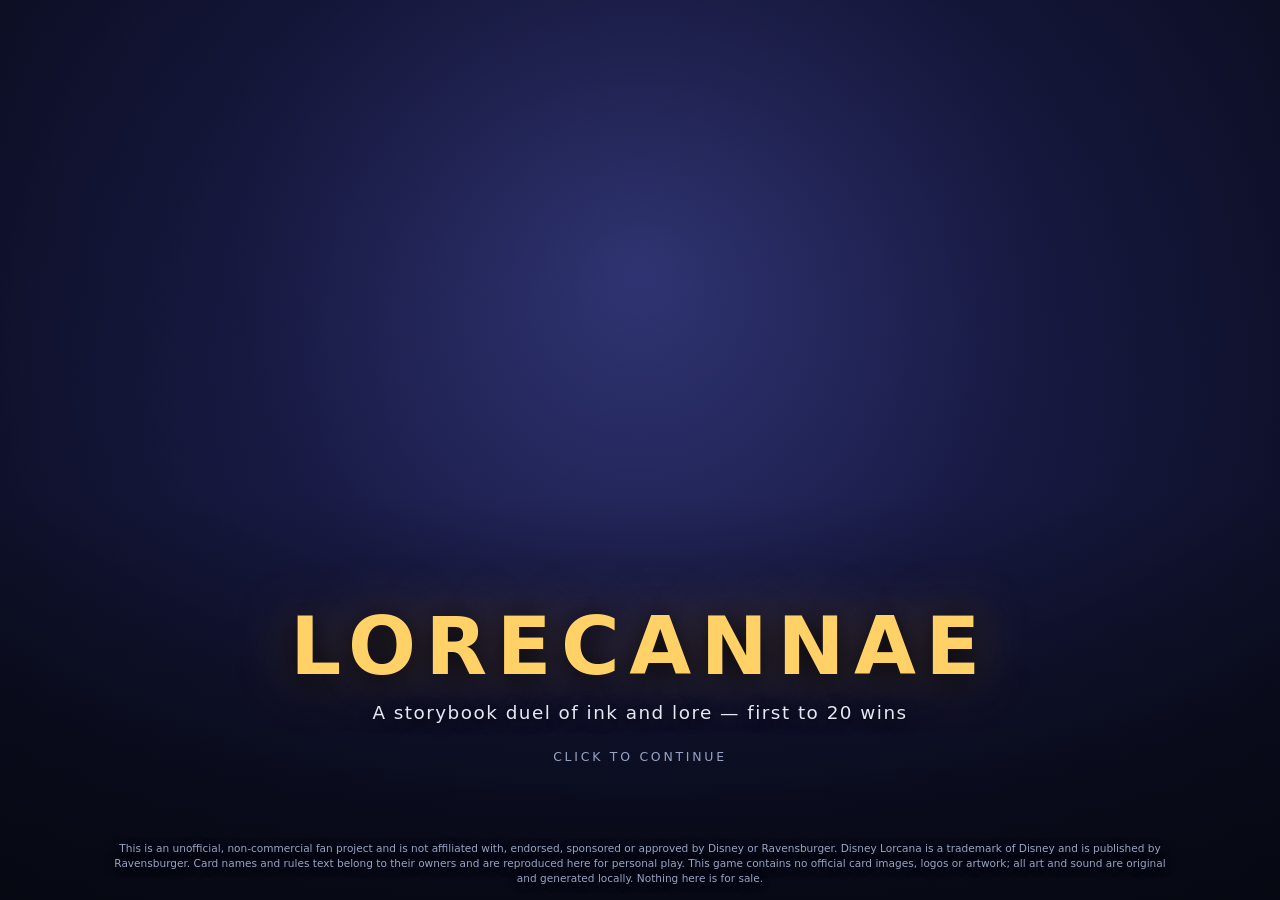
==== index.html @ 3e8484bc "AI: tunable loreBody weight; docs/ai.md with weights, measurements, sweeps 100 AI games: 0 errors, f" ====
<!DOCTYPE html>
<html lang="en">
<head>
<meta charset="utf-8">
<meta name="viewport" content="width=device-width, initial-scale=1, viewport-fit=cover">
<title>Lorecannae</title>
<link rel="icon" href="art/ui/cardback.svg">
<link rel="stylesheet" href="styles.css?v=33555eb694">
</head>
<body>
<!-- The board is the whole window. Everything that is not the board is a title screen,
     the log drawer (an overlay on the right edge) or a centred panel. -->
<div id="app">
  <div id="board">
    <!-- Their hand, face down: the near quarter of each card back, upside down. -->
    <div id="enemy-hand-bar"><div id="enemy-hand"></div></div>
    <!-- js/ui/boardart.js draws the table and places each zone on its painted slot
         from one geometry table; the DOM carries no label text of its own. -->
    <div id="mat">
      <div id="enemy-lore" class="mat-zone lore-zone"></div>
      <div id="enemy-play" class="mat-zone play-zone"></div>
      <div id="enemy-items" class="mat-zone play-zone items-zone"></div>
      <div id="enemy-deck" class="mat-zone pile-slot"></div>
      <div id="enemy-discard" class="mat-zone pile-slot"></div>
      <div id="enemy-ink" class="mat-zone ink-slot"></div>
      <div id="my-lore" class="mat-zone lore-zone"></div>
      <div id="my-play" class="mat-zone play-zone"></div>
      <div id="my-items" class="mat-zone play-zone items-zone"></div>
      <div id="my-deck" class="mat-zone pile-slot"></div>
      <div id="my-discard" class="mat-zone pile-slot"></div>
      <div id="my-ink" class="mat-zone ink-slot"></div>
    </div>
    <!-- Drop variants ("how do you pay?") and board-highlight choice controls. -->
    <div id="choice-bar"></div>
    <div id="hand-bar"><div id="hand"></div></div>
    <!-- Turn actions with no card to hang on: End turn (and why it is disabled). -->
    <div id="turn-bar"></div>
    <div id="rotate-hint">Turn your phone sideways for a bigger table. Tap any card to read it.</div>
  </div>
  <button id="log-handle" type="button">Log</button>
  <div id="side">
    <div id="side-head"><span id="side-title">Log &amp; settings</span><button id="side-close" type="button">&times;</button></div>
    <div id="side-controls">
      <button id="mute-btn" type="button"></button>
      <label class="vol"><span>Volume</span><input id="volume" type="range" min="0" max="100" step="5"></label>
      <button id="anim-btn" type="button"></button>
      <button id="help-btn" type="button">How to play</button>
      <button id="new-game-btn" type="button">New game</button>
      <button id="concede-btn" type="button">Concede</button>
      <button id="report-btn" type="button">Save bug report</button>
    </div>
    <div id="prompt" class="prompt"></div>
    <div id="recent-wrap"><div class="side-title">Recently played</div><div id="recent"></div></div>
    <div class="side-title">Log <span class="side-note">newest first</span></div>
    <div id="log"></div>
  </div>
</div>
<div id="choice-modal"></div>
<div id="action-popover"></div>
<div id="turn-banner" aria-live="polite"></div>
<div id="curtain"></div>
<div id="results"></div>
<div id="help"></div>
<div id="coach"></div>
<div id="title-screen"></div>

<!-- engine -->
<script src="js/ns.js?v=e35a5903a1"></script>
<script src="data/cards.js?v=8549144d95"></script>
<script src="data/decks.js?v=39a4faeb50"></script>
<script src="data/defects.js?v=9c6533da1d"></script>
<script src="js/engine.js?v=13409d709c"></script>
<script src="js/abilities.js?v=81521a5421"></script>
<script src="data/abilities/amber.js?v=af97736bfb"></script>
<script src="data/abilities/amethyst.js?v=d85ec5ebb0"></script>
<script src="data/abilities/emerald.js?v=a9cbb87d5b"></script>
<script src="data/abilities/steel.js?v=208e428c47"></script>
<script src="js/ai.js?v=9040a2f0b7"></script>
<!-- /engine -->
<!-- Asset manifests (the asset pipeline writes these). Declared even while empty:
     a missing MODULE throws at boot; a missing entry falls back per card / sound. -->
<script src="data/art-manifest.js?v=74653a6412"></script>
<script src="data/audio-manifest.js?v=c7fb110a7e"></script>
<!-- Dev-only quick start (js/ui/dev-fixture.js), never on the default path. -->
<script>if (/[?&]fixture\b/.test(location.search)) document.write('<script src="js/ui/dev-fixture.js?v=7eedd1127a"><\/script>');</script>
<!-- UI, in dependency order. Everything under js/ui/ is view layer. -->
<script src="js/ui/core.js?v=acc8487d97"></script>
<script src="js/ui/cardview.js?v=fe593bf44a"></script>
<script src="js/ui/boardart.js?v=2a23aa01e1"></script>
<script src="js/ui/preview.js?v=d47ae71bb1"></script>
<script src="js/ui/logtext.js?v=e4a9b66909"></script>
<script src="js/ui/logpanel.js?v=ecb890b51b"></script>
<script src="js/ui/targeting.js?v=0cd98bc11c"></script>
<script src="js/ui/sound.js?v=5b9647950a"></script>
<script src="js/ui/anim.js?v=683b056e32"></script>
<script src="js/ui/hud.js?v=09773f454e"></script>
<script src="js/ui/tutorial.js?v=94abc50ae4"></script>
<script src="js/ui/game.js?v=d2bf43a221"></script>
<script src="js/ui/deckbuilder.js?v=b10a8ca07c"></script>
<script src="js/ui/title.js?v=fc0b40a8a6"></script>
<script src="js/ui/main.js?v=7543a711bd"></script>
</body>
</html>
---- styles.css ----
/* styles.css — lorecannae's interface, after Starbound Legions (kb/PRESENTATION-REFERENCE.md):
   art IS the card, text floats on a scrim, one renderer at three sizes, the board is the
   whole window, tap inspects / drag commits. Every non-obvious rule says WHY. */

* { box-sizing: border-box; }
html, body { margin: 0; height: 100%; overflow: hidden; }
/* No scrollbars anywhere: the layout solves its own fit (the hand overlaps, the mat
   scales, panels clip). Wheel/touch scrolling still works where a panel overflows; only
   the chrome is suppressed. Content that would be stranded must be made to fit. */
* { scrollbar-width: none; -ms-overflow-style: none; }
*::-webkit-scrollbar { width: 0; height: 0; display: none; }
body {
  font-family: 'Segoe UI', system-ui, sans-serif;
  background: #0e1120; color: #e4e8f3;
}
img { -webkit-user-drag: none; user-select: none; }

:root {
  /* The hand is sized against the WINDOW HEIGHT: two hands share the height, and a fixed
     rem hand on a short window eats the board's height and pushes the row off-screen. */
  --card-hand-w: clamp(4.4rem, 12vh, 8.2rem);
  --card-hand-h: calc(var(--card-hand-w) * 1.4);
  --card-preview-w: 19rem;
  --line: #2a3352;
  --muted: #98a3c2;
  --panel: #191e33;
  --accent: #ffd166;
  --danger: #e5484d;
  --role-actable: #f5c34d;
  --role-selected: #5b9dff;
  --role-target: #ff6bcb;
  --role-picked: #45c98b;
}

button, select, input {
  font-family: inherit;
}
button, select {
  background: #222b4a; color: #e4e8f3; border: 1px solid #3b4670;
  border-radius: 6px; padding: 6px 12px; font-size: 14px; cursor: pointer;
}
button:hover { background: #2d3961; }
button:disabled { opacity: .45; cursor: default; }
.action-btn { background: #3a4f8c; border-color: #5368a8; }
.action-btn:hover { background: #4760a6; }
.action-btn.is-secondary { background: #2a3352; }

#boot-error {
  position: fixed; inset: 20px; z-index: 200; padding: 2rem; border-radius: 12px;
  background: #3a1016; color: #ffd4d6; font-size: 1.1rem; border: 2px solid #e5484d;
}

/* ================= the board column ================= */
#app { height: 100%; }
/* dvh, not vh: mobile browser chrome makes vh taller than the visible window. */
/* justify-content: center splits any height the width-limited mat can't use (a portrait
   phone) evenly above and below, instead of stranding it under the turn bar. */
#board {
  height: 100dvh; display: flex; flex-direction: column; justify-content: center;
  padding: 2px 10px 4px; min-width: 0; container-type: size; overflow: hidden;
}
#board > * { flex-shrink: 0; }
/* The mat is THE yielding row: it takes whatever height the hands and turn bar leave,
   and its width follows from that height through the aspect ratio (align-self: center
   lets the flexed height transfer across aspect-ratio). max-height keeps the
   width-limited case honest on tall windows. A fixed share left black bands. */
#mat {
  position: relative;
  flex: 1 1 0; min-height: 0; align-self: center;
  width: auto; max-height: calc(100cqw * 1280 / 2048); max-width: 100%;
  aspect-ratio: 2048 / 1280;
  margin: 0 auto;
  container-type: size;
  /* 164 of 2048 board units: one board card, as a share of the mat. */
  --card-board-w: 8cqw;
  --card-board-h: 11.2cqw;
  isolation: isolate;              /* contain the 10..200 stacking of cards on the mat */
}
.mat-zone {
  position: absolute;
  display: flex; align-items: center; justify-content: center;
  font-size: 1.5cqw; line-height: 1.25; text-align: center;
  color: #e4e8f3; text-shadow: 0 1px 3px #000;
}
/* Zone rectangles are NOT written here: js/ui/boardart.js owns one geometry table and
   places every zone from it, so an outline and its hitbox are the same numbers. */

/* ---- the drawn board ---- */
#board-svg {
  position: absolute; inset: 0; width: 100%; height: 100%;
  z-index: 0; pointer-events: none;        /* decoration never eats a card gesture */
  /* Side colour = ownership; the centre seam takes a neutral warm/cool pair so it reads
     as the middle of the table, not anyone's territory. */
  --bz-mine: #63c0ff;
  --bz-theirs: #ff7a8c;
  --bz-rail: #f1c27a;
}
.bz-table { fill: url(#bz-wood); }
.bz-panel { fill: #121733; }
.bz-sparkle-fill { fill: url(#bz-sparkles); opacity: .7; }
.bz-spark { fill: #8fd8ff; opacity: .18; }
.bz-rail { fill: none; stroke: var(--bz-rail); stroke-width: 6; }
#board-art { opacity: .2; }                 /* a place behind the cards, not a picture */
.bz-zone-art { opacity: .32; }
.bz-fill { fill: #1a2046; opacity: .5; }
.bz-line { fill: none; stroke-width: 3.5; filter: url(#bz-glow-soft); }
.bz-bracket { fill: none; stroke-width: 5; stroke-linecap: round; filter: url(#bz-glow-soft); }
.bz-row-mine .bz-line, .bz-row-mine .bz-bracket { stroke: var(--bz-mine); }
.bz-row-theirs .bz-line, .bz-row-theirs .bz-bracket { stroke: var(--bz-theirs); }
.bz-play .bz-fill { fill: #141a3c; opacity: .55; }
.bz-label { fill: #e4e8f3; font-family: 'Segoe UI', system-ui, sans-serif; font-weight: 700; }
.bz-watermark { letter-spacing: 10px; opacity: .2; }
.bz-caption { font-size: 19px; letter-spacing: 4px; opacity: .55; }
.bz-seam { fill: url(#bz-seam); opacity: .55; }
.seam-a { stop-color: #d9a441; } .seam-mid { stop-color: #ffffff; } .seam-b { stop-color: #9a7ad9; }
.bz-lore-rail { fill: #222a52; stroke: #39467a; stroke-width: 2; }
.bz-lore-step { fill: #3a4a7a; }
.bz-lore-step.is-warm-16 { fill: #7c6a3c; } .bz-lore-step.is-warm-17 { fill: #a88438; }
.bz-lore-step.is-warm-18 { fill: #d09d3a; } .bz-lore-step.is-warm-19 { fill: #f2bd4d; }
.bz-lore-goal { fill: #ffd166; filter: url(#bz-glow-soft); }
.bz-lore-num { fill: #98a3c2; font-size: 20px; font-weight: 700; font-family: 'Segoe UI', system-ui, sans-serif; }

/* ---- the lore tracker (DOM over the drawn track) ---- */
.lore-zone { display: block; border-radius: 1cqw; }
.lore-count {
  position: absolute; left: 0; right: 0; height: 21.5%;
  display: flex; flex-direction: column; align-items: center; justify-content: center;
  pointer-events: none;
}
#my-lore .lore-count { bottom: 0; }
#enemy-lore .lore-count { top: 0; }
.lore-num {
  font-size: 4.2cqw; font-weight: 900; line-height: 1; color: #fff;
  font-variant-numeric: tabular-nums;
  text-shadow: 0 2px 6px #000, 0 0 18px rgba(0,0,0,.8);
}
.lore-num.is-warm { color: var(--accent); text-shadow: 0 2px 6px #000, 0 0 22px rgba(255,190,70,.6); }
.lore-num.is-won { color: #fff4c2; }
.lore-label { font-size: .85cqw; letter-spacing: .2em; text-transform: uppercase; color: var(--muted); font-weight: 700; }
.lore-marker {
  position: absolute; left: 50%; width: 3cqw; height: 3cqw;
  transform: translate(-50%, -50%); color: #9fc8ff; pointer-events: none;
  transition: top .35s cubic-bezier(.3,.8,.3,1);
  filter: drop-shadow(0 0 .5cqw rgba(140,190,255,.8));
}
#enemy-lore .lore-marker { color: #ffb0bb; filter: drop-shadow(0 0 .5cqw rgba(255,140,160,.8)); }
.lore-marker.is-warm { color: var(--accent) !important; filter: drop-shadow(0 0 .7cqw rgba(255,200,80,.95)); }
.lore-marker .ico { width: 100%; height: 100%; }
/* The active-player marker lives on that side's lore track: the banner says it once,
   this keeps saying it. Pulse on the shared wall-clock phase so redraws don't restart it. */
.lore-zone.is-active { animation: active-pulse 1.9s ease-in-out infinite; }
@keyframes active-pulse {
  0%, 100% { box-shadow: 0 0 0 2px rgba(255,209,102,.5), 0 0 10px rgba(255,209,102,.2); }
  50%      { box-shadow: 0 0 0 4px rgba(255,209,102,.95), 0 0 26px rgba(255,209,102,.65); }
}
.lore-label.is-turn { color: #1a1406; background: var(--accent); border-radius: 999px; padding: .05em .45em; letter-spacing: .1em; white-space: nowrap; }

/* ---- piles ---- */
/* Single-card slots size the card by HEIGHT: they are wider than 5:7. */
.pile-slot .card, .ink-slot .res-fan > .card { height: 100%; width: auto; aspect-ratio: 5 / 7; }
.pile-slot { padding: .55cqw 0; }
.pile-stack { position: relative; height: 100%; aspect-ratio: 5 / 7; }
.pile-stack > .card { position: absolute; inset: 0; width: 100%; height: 100%; }
.pile-layer { position: absolute; inset: 0; border-radius: .6cqw; border: 2px solid #3b4670; background: #1d2550; }
.zone-badge {
  position: absolute; left: 50%; bottom: 3%; transform: translateX(-50%);
  z-index: 40; padding: .1em .55em; border-radius: .6em;
  background: rgba(8,10,22,.85); border: 1px solid #3b4670;
  font-size: 1.3cqw; font-weight: 700; color: #d8e2ff; white-space: nowrap;
  font-variant-numeric: tabular-nums; pointer-events: none;
  display: inline-flex; align-items: center; gap: .2em;
}
.zone-badge-alt { bottom: auto; top: 3%; font-size: .95cqw; color: var(--accent); }
.zone-badge-alt.is-used { color: var(--muted); }
.pile-slot.is-low .zone-badge { color: #ff9f87; border-color: #a04a3a; }
.ink-badge .ico { width: 1.1em; height: 1.1em; color: #9fc8ff; }

/* ---- the inkwell fan ----
   Face-down backs in a self-adjusting overlap: min() takes the ordinary gap while the
   cards fit and goes negative once they don't, so 1 ink and 20 ink both sit inside the
   painted box with no JS measuring. JS supplies only --n. Numbers from the geometry:
   card 8cqw wide (90% of a 12.4cqw slot), row 1332 of 2048 units less padding. */
.ink-slot { justify-content: flex-start; padding: 0 .8cqw; }
.res-fan { --gap: .5cqw; --card-w: 8cqw; --row-w: 63.4cqw; display: flex; height: 90%; align-items: center; }
.res-fan > .card + .card { margin-left: min(var(--gap), (var(--row-w) - var(--card-w) * var(--n)) / (var(--n) - 1)); }
/* Spent ink = a small tilt and a dim, not 90 degrees: twenty overlapping cards can't
   afford the width, and ink is read as a count, not as cards (PLAN.md D11). */
.res-fan > .card.is-spent { transform: rotate(7deg); filter: brightness(.62); }

/* ---- the play lanes ----
   One line per side, never wrapping: a second line would leave the painted box. Each
   character sits in a SLOT whose width animates from card width to card height when it
   exerts, and the card turns 90 degrees inside it (PLAN.md D11) — a transform does not
   change layout, so without the slot a rotated card would sit on its neighbours. The
   overlap math is fed the slot widths: --ex counts the exerted (wider) slots. */
.play-zone { padding: 0 .8cqw; }
.play-row {
  --gap: .7cqw; --cw: var(--card-board-w); --ch: var(--card-board-h);
  display: flex; flex-wrap: nowrap; align-items: center; justify-content: center;
  width: 100%; height: 100%;
}
.char-slot {
  position: relative; flex: none; width: var(--cw); height: var(--ch);
  display: grid; place-items: center;
  transition: width .18s ease-out;
  z-index: var(--z, 10);
}
.char-slot.is-exerted { width: var(--ch); }
.play-row > .char-slot + .char-slot {
  margin-left: min(var(--gap), (100% - var(--cw) * var(--n) - (var(--ch) - var(--cw)) * var(--ex)) / (var(--n) - 1));
}
.char-slot > .card { grid-area: 1 / 1; width: var(--cw); height: var(--ch); }
.char-slot.is-exerted > .card { transform: rotate(90deg); }
.char-slot.is-exerted > .card:hover { transform: rotate(90deg) translateX(-3px); }
.char-slot:hover, .char-slot:focus-within { z-index: 200; }
/* A Shift (or Boost) stack: backing layers peek out behind the top card. */
.stack-layer {
  grid-area: 1 / 1; width: var(--cw); height: var(--ch); border-radius: .6cqw;
  background: #262f63; border: 2px solid #4a5aa0;
  transform: translate(calc(var(--k) * -.45cqw), calc(var(--k) * -.45cqw));
}
.char-slot.is-exerted > .stack-layer { transform: rotate(90deg) translate(calc(var(--k) * -.45cqw), calc(var(--k) * .45cqw)); }
.play-zone.is-empty { pointer-events: auto; }

/* ================= the card ================= */
.card {
  position: relative; display: flex; flex-direction: column; justify-content: flex-end;
  border-radius: .55em; overflow: hidden; border: 2px solid #34406a;
  background: #0b0e1c; color: #f0f3fa;
  transition: transform .12s, box-shadow .12s, border-color .12s, opacity .12s;
  /* A hold is the touch stand-in for hover: iOS must not answer it with a callout. */
  -webkit-touch-callout: none; -webkit-user-select: none; user-select: none;
}
/* em typography cascades from font-size, so each size sets its own base, proportional
   to its width (otherwise every card renders text at body size). */
.card-board   { width: var(--card-board-w); aspect-ratio: 5 / 7; font-size: calc(var(--card-board-w) / 5.6); }
.card-hand    { width: var(--card-hand-w); aspect-ratio: 5 / 7; font-size: calc(var(--card-hand-w) / 5.6); }
.card-preview { width: var(--card-preview-w); min-height: 26.6rem; font-size: 16px; } /* NO aspect-ratio: text must grow */
.card:hover { transform: translateY(-3px); box-shadow: 0 8px 22px rgba(0,0,0,.55); }
.card-missing { display: grid; place-items: center; }

.card-art { position: absolute; inset: 0; z-index: 0; }
.card-art .art { width: 100%; height: 100%; display: block; }
/* Bias the crop up: generated art crowds faces toward the top, and the plate covers
   the bottom third. */
.card-art .art-painted { object-fit: cover; object-position: 50% 25%; }
.card-art::after {
  content: ''; position: absolute; inset: 0; z-index: 1; pointer-events: none;
  background:
    linear-gradient(to top, rgba(6,8,18,.95) 0%, rgba(6,8,18,.86) 14%, rgba(6,8,18,.55) 30%, rgba(6,8,18,0) 48%),
    linear-gradient(to bottom, rgba(6,8,18,.78) 0%, rgba(6,8,18,.42) 9%, rgba(6,8,18,0) 18%);
}
.card-preview .card-art::after {
  background:
    linear-gradient(to top, rgba(6,8,18,.95) 0%, rgba(6,8,18,.9) 26%, rgba(6,8,18,.62) 42%, rgba(6,8,18,0) 60%),
    linear-gradient(to bottom, rgba(6,8,18,.78) 0%, rgba(6,8,18,.42) 6%, rgba(6,8,18,0) 14%);
}

.card-corners {
  position: absolute; top: 0; left: 0; right: 0; z-index: 3;
  display: flex; justify-content: space-between; align-items: flex-start;
  padding: .2em .25em; pointer-events: none;
}
.card-corners [data-tip] { pointer-events: auto; }
/* The ink-cost hexagon; the ring around it says "inkable" (the printed card's swirl). */
.cost-hex { position: relative; display: inline-grid; place-items: center; width: 1.7em; height: 1.87em; flex: none; }
.cost-hex svg { position: absolute; inset: 0; width: 100%; height: 100%; overflow: visible; }
.cost-hex .hex-body { fill: #1b2140; stroke: #c9d3ef; stroke-width: 2.4; }
.cost-hex .hex-ring { fill: none; stroke: #e2b44d; stroke-width: 2.6; }
.cost-num {
  position: relative; font-weight: 800; font-size: .95em; color: #fff;
  text-shadow: 0 1px 2px rgba(0,0,0,.95), 0 0 4px rgba(0,0,0,.9);
  font-variant-numeric: tabular-nums;
}
.cost-hex.is-cheaper .cost-num { color: #8ee0ac; }
.cost-hex.is-dearer .cost-num { color: #ff9f87; }
.ink-dots { display: flex; gap: .2em; padding-top: .15em; }
.ink-dot {
  width: .62em; height: .62em; border-radius: 50%; display: inline-block; flex: none;
  box-shadow: 0 0 0 1px rgba(0,0,0,.6), 0 0 4px rgba(0,0,0,.9);
}
.card-preview .cost-hex { width: 2.1em; height: 2.3em; }
.card-preview .ink-dot { width: .8em; height: .8em; }

/* the text plate: shadow only, zero background (the scrim does the darkening) */
.card-plate {
  position: relative; z-index: 2; margin-top: auto;
  padding: .3em .38em .32em;
  text-shadow: 0 1px 2px rgba(0,0,0,.95), 0 0 4px rgba(0,0,0,.9), 0 0 10px rgba(0,0,0,.8), 0 0 18px rgba(0,0,0,.6);
}
.card-preview .card-plate { padding: .65rem .8rem .7rem; }
.card-name { font-size: .74em; font-weight: 700; line-height: 1.15; }
/* The version is part of the identity: never dropped, wraps instead. */
.card-version { font-size: .6em; font-style: italic; color: #d6dcf0; line-height: 1.15; }
.card-type { display: flex; gap: .35em; align-items: baseline; flex-wrap: wrap; margin-top: .08em; }
.type-tag { font-size: .5em; letter-spacing: .1em; text-transform: uppercase; color: var(--muted); }
.type-tag.is-song { color: #ffd9a0; }
.traits { font-size: .52em; color: var(--muted); }
.card-kw { font-size: .56em; font-weight: 700; letter-spacing: .02em; color: #a9c6ff; }
.card-stats {
  font-size: .78em; font-weight: 800; display: flex; align-items: center; gap: .45em;
  border-top: 1px solid rgba(255,255,255,.12); padding-top: .12em; margin-top: .12em;
  font-variant-numeric: tabular-nums;
}
.stat { display: inline-flex; align-items: center; gap: .12em; }
.stat .ico { width: .95em; height: .95em; }
.stat.str { color: #ff9f87; }
.stat.str.is-up { color: #ffd0c4; text-decoration: underline; }
.stat.str.is-down { color: #c97a6a; }
.stat.wp { color: #8ee0ac; }
.stat.wp.damaged { color: #ffcf6b; }
.stat-gap { flex: 1; }
.stat.lore { color: var(--accent); gap: 0; }
.stat.lore .ico { width: .85em; height: .85em; margin-left: -.05em; }
.lore-zero { color: var(--muted); }
.card-preview .card-name { font-size: 1.12rem; }
.card-preview .card-version { font-size: .9rem; }
.card-preview .type-tag, .card-preview .traits { font-size: .7rem; }
.card-preview .card-kw { font-size: .78rem; }
.card-preview .card-stats { font-size: 1.05rem; }
.card-detail {
  font-size: .82rem; color: #dde2ef; line-height: 1.38;
  border-top: 1px solid rgba(255,255,255,.12); padding-top: .35rem; margin-top: .35rem;
}
.card-detail .ability { margin-bottom: .35rem; }
.card-detail .trigger {
  color: #ffd9a0; background: rgba(255,217,160,.13); font-size: .86em;
  font-weight: 800; padding: .03rem .3rem; border-radius: 3px; margin-right: .25rem; letter-spacing: .02em;
}
.kw-name {
  color: #a9c6ff; background: rgba(169,198,255,.13); font-weight: 700;
  padding: .03rem .3rem; border-radius: 3px; margin-right: .2rem; white-space: nowrap;
}
.reminder { color: #aab3cc; font-style: italic; }
.card-flavor { font-size: .74rem; font-style: italic; color: #b5bdd4; margin-top: .3rem; line-height: 1.35; white-space: pre-line; }
.ico-wrap { display: inline-flex; vertical-align: -.12em; }
.ico { width: 1em; height: 1em; display: inline-block; }
.card-detail .ico-s { color: #ff9f87; } .card-detail .ico-w { color: #8ee0ac; }
.card-detail .ico-l { color: var(--accent); } .card-detail .ico-i { color: #9fc8ff; }
.card-detail .ico-e { color: #e4e8f3; }
.ink-word { font-weight: 700; }

/* state badges */
.damage-marker {
  position: absolute; top: 50%; left: 50%; transform: translate(-50%,-50%); z-index: 3;
  min-width: 1.6em; height: 1.6em; padding: 0 .3em; border-radius: 999px; display: grid; place-items: center;
  background: rgba(150,30,36,.92); border: 2px solid rgba(255,255,255,.4);
  font-weight: 800; font-size: .8em; color: #fff;
}
.under-badge {
  position: absolute; top: 1.9em; right: .2em; z-index: 3; font-size: .52em; font-weight: 700;
  padding: .05em .35em; border-radius: .6em; background: rgba(40,48,100,.92); border: 1px solid #6070b8;
}
/* Drying: a slow sheen across the face plus a cool inner ring. It explains why the card
   has no actable glow without hiding the art (state treatments never hide art). */
.card.is-drying { box-shadow: inset 0 0 0 2px rgba(127,224,214,.45); }
.card.is-drying::before {
  content: ''; position: absolute; inset: 0; z-index: 4; pointer-events: none;
  background: linear-gradient(115deg, transparent 30%, rgba(190,245,240,.22) 45%, rgba(255,255,255,.32) 50%, rgba(190,245,240,.22) 55%, transparent 70%);
  background-size: 300% 100%;
  animation: drying-sheen 3.4s ease-in-out infinite;
}
@keyframes drying-sheen { 0% { background-position: 120% 0; } 60%, 100% { background-position: -60% 0; } }

/* Face-down: the drawn back; the mark underneath shows while decoding or if missing. */
.card-back { background: #171a44; display: grid; place-items: center; }
.back-mark { grid-area: 1 / 1; width: 40%; aspect-ratio: 1; transform: rotate(45deg); border: 2px solid #e2b44d; opacity: .6; }
.card-back-art { grid-area: 1 / 1; width: 100%; height: 100%; object-fit: cover; display: block; pointer-events: none; }

/* ================= roles (derived from legalActions + the open ask only) ================= */
.role-actable { border-color: var(--role-actable); animation: actable-pulse 1.7s ease-in-out infinite; }
@keyframes actable-pulse {
  0%, 100% { box-shadow: 0 0 8px rgba(245,195,77,.3); }
  50%      { box-shadow: 0 0 20px rgba(245,195,77,.75); }
}
.role-target { box-shadow: 0 0 0 2px var(--role-target), 0 0 14px rgba(255,107,203,.45); border-color: var(--role-target); cursor: pointer; }
.role-picked { box-shadow: 0 0 0 3px var(--role-picked), 0 0 16px rgba(69,201,139,.6) !important; border-color: var(--role-picked); }
/* Hovering an action button lights the card it concerns. */
.role-hinted { box-shadow: 0 0 0 3px var(--role-selected), 0 0 18px rgba(91,157,255,.55) !important; }
.card.is-dim { opacity: .45; }
.card.is-asker { box-shadow: 0 0 0 3px var(--role-selected), 0 0 16px rgba(91,157,255,.55); border-color: var(--role-selected); }
/* An inkable card you can ink right now: its cost ring brightens. */
.card.can-ink .hex-ring { stroke: #ffe08a; filter: drop-shadow(0 0 3px #ffd166); }
/* A hand card you can't play: dimmed, cost pip in damage red (the number that is the
   reason). Hover restores it; the preview says why (LC.whyNot). */
#hand .card.is-unaffordable { opacity: .58; }
#hand .card.is-unaffordable:hover, #hand .card.is-unaffordable:focus { opacity: 1; }
#hand .card.is-unaffordable .cost-num { color: #ff9f87; }
.drop-ok { box-shadow: inset 0 0 0 2px var(--role-picked), 0 0 0 2px rgba(69,201,139,.55) !important; border-radius: 1cqw; }
.drop-hot { box-shadow: inset 0 0 0 3px var(--role-picked), 0 0 22px var(--role-picked) !important; border-radius: 1cqw; }
.card.drop-ok, .card.drop-hot { border-radius: .55em; }
/* Set at press time, cleared when the gesture ends: dragging must not sweep a text
   selection across the board. */
.is-dragging, .is-dragging * { user-select: none; -webkit-user-select: none; }
.is-dragging-source { opacity: .28; }
/* touch-action: none is the one line that makes drag work on a phone. */
.is-draggable { touch-action: none; cursor: grab; }
.is-draggable img { pointer-events: none; }
.drag-clone { position: fixed; z-index: 55; pointer-events: none; opacity: .92; transform: rotate(-3deg) scale(1.04); box-shadow: 0 16px 40px rgba(0,0,0,.6); }
.mat-zone.is-browsable { cursor: pointer; }
.mat-zone.is-browsable:hover { box-shadow: inset 0 0 0 2px var(--role-selected); border-radius: .8cqw; }
.mat-zone.is-browsable:focus-visible { outline: 2px solid var(--role-selected); outline-offset: -2px; }

/* The arrow: aiming and resolution are the same picture — amber while a proposal, red
   once declared, gold when it points at your lore track (a quest). z 45: above the board,
   below every overlay, and never a control. */
#arrow-layer { position: fixed; inset: 0; width: 100%; height: 100%; z-index: 45; display: none; pointer-events: none; }
#arrow-layer.open { display: block; }
.attack-arrow {
  fill: none; stroke: var(--danger); stroke-width: 4; stroke-linecap: round;
  filter: drop-shadow(0 2px 6px rgba(0,0,0,.8));
  stroke-dasharray: 11 7; animation: arrow-crawl 700ms linear infinite;
}
.attack-arrow.is-aim { stroke: var(--role-actable); }
.attack-arrow.is-quest { stroke: var(--accent); stroke-dasharray: 3 9; }
.attack-arrow-head { fill: var(--danger); }
.attack-arrow-head.is-aim { fill: var(--role-actable); }
.attack-arrow-head.is-quest { fill: var(--accent); }
@keyframes arrow-crawl { to { stroke-dashoffset: -18; } }

/* ================= hands ================= */
/* Their hand: same size as yours (a half-size row read as a different kind of object),
   upside down, the bar cropped to the near quarter — the way a hand held across the
   table shows. A revealed card is a real card again, so the bar opens to full height. */
#enemy-hand-bar {
  display: flex; justify-content: center; align-items: flex-end;
  height: calc(var(--card-hand-h) * .25); overflow: hidden; margin-bottom: 2px;
}
#enemy-hand-bar.has-revealed { height: calc(var(--card-hand-h) * .62); }
#enemy-hand {
  --gap: 5px;
  display: flex; flex-wrap: nowrap; justify-content: center; align-items: flex-end;
  overflow: visible; isolation: isolate; flex: 1 1 auto; min-width: 0; height: 100%;
}
#enemy-hand .card { flex: none; position: relative; z-index: var(--z, 10); transform: rotate(180deg); }
#enemy-hand .card:hover { transform: rotate(180deg); box-shadow: none; }
#enemy-hand .card.is-revealed { transform: none; align-self: flex-end; }  /* the cropped bar shows the name and stats; hover shows the rest */
#enemy-hand .card + .card { margin-left: min(var(--gap), (100% - var(--card-hand-w) * var(--n)) / (var(--n) - 1)); }
#enemy-hand .card.is-revealed:hover { z-index: 200; }

/* Your hand: Model B, a flat centred overlapping row (the arc fan cost hit testing, the
   drag clone and the preview anchor). Width must come from the BAR, not the content:
   sized to content, the overlap narrows the row, which tightens the overlap... */
/* Fixed height whatever the hand holds: an empty hand must not hand its height to the mat
   (a layout input that changes mid-game resizes the board under the pointer). */
#hand-bar { display: flex; align-items: flex-end; padding: 4px 0 0; height: calc(var(--card-hand-h) + 10px); }
#hand {
  --gap: 6px;
  display: flex; flex-wrap: nowrap; justify-content: center; overflow: hidden;
  padding-top: 6px;               /* headroom for the hover lift */
  flex: 1 1 auto; min-width: 0;
  isolation: isolate;             /* else a hovered card (z 200) paints over every overlay */
}
#hand .card { flex: none; position: relative; z-index: var(--z, 10); }
/* No floor on the overlap: with no scrollbars a floor strands the newest cards. */
#hand .card + .card { margin-left: min(var(--gap), (100% - var(--card-hand-w) * var(--n)) / (var(--n) - 1)); }
#hand .card:hover, #hand .card:focus { z-index: 200; }
/* Covered cards hide their plates: a dozen truncated names read as one card's words
   spilling onto the next. Toggled outright, no transition (background-tab safety). */
#hand.is-fanned .card:not(:last-child):not(:hover):not(:focus) .card-plate { visibility: hidden; }

/* ================= turn bar / choice bar ================= */
#turn-bar {
  display: grid; grid-template-columns: 1fr auto 1fr; align-items: center; gap: .6rem;
  min-height: 2.3rem; padding: 2px 4px 0;
}
.turn-left { justify-self: start; display: flex; gap: .7rem; align-items: center; }
.turn-mid { display: flex; gap: .6rem; align-items: center; justify-content: center; }
.turn-right { justify-self: end; display: flex; gap: .4rem; align-items: center; margin-right: 2.2rem; }
.turn-label { font-size: .78rem; font-weight: 700; letter-spacing: .12em; text-transform: uppercase; color: var(--muted); }
.turn-result { font-size: 1.3rem; font-weight: 800; color: var(--accent); }
.end-turn { font-weight: 700; padding: .4rem 1.3rem; }
.turn-hint, .turn-wait { font-size: .78rem; color: var(--muted); font-style: italic; }
.turn-why { font-size: .8rem; color: #ffcf6b; }
.speed { font-size: .75rem; color: var(--muted); display: flex; align-items: center; gap: .3rem; }
.speed input { width: 6rem; }
/* The choice bar OVERLAYS the hand rather than sitting in the column: a layout input that
   appears mid-game would resize the board under the player's pointer. Over the hand is
   the one place it covers nothing the question needs: a board-highlight question's
   answers are on the board, and a "how do you pay?" question is about a card already
   dropped from the hand. */
#choice-bar {
  position: fixed; left: 50%; transform: translateX(-50%);
  bottom: calc(2.6rem + var(--card-hand-h) * .25);
  z-index: 57; display: none; gap: .6rem; align-items: center; flex-wrap: wrap; justify-content: center;
  max-width: min(94vw, 56rem); padding: .55rem .9rem;
  background: rgba(30,24,52,.96); border: 1px solid #6a4f8a; border-radius: 10px;
  box-shadow: 0 10px 40px rgba(0,0,0,.6);
}
#choice-bar.open { display: flex; }
.choice-bar-prompt { font-size: .86rem; font-weight: 600; color: #f5e8ff; }
.choice-bar-controls { display: flex; gap: .5rem; align-items: center; }
.choice-count { font-size: .8rem; color: var(--muted); font-variant-numeric: tabular-nums; }
.choice-flash { font-size: .78rem; color: #ffcf6b; opacity: 0; }
.choice-flash.show { animation: flash-msg 2.6s ease forwards; }
@keyframes flash-msg { 0% { opacity: 0; } 8% { opacity: 1; } 80% { opacity: 1; } 100% { opacity: 0; } }

/* ================= the drawer ================= */
/* An OVERLAY, never a column: opening it never moves the board mid-decision. Closed at
   the start of every game; the edge handle is all that is left of it on screen. */
#side {
  position: fixed; top: 0; right: 0; bottom: 0; width: min(22rem, 88vw);
  display: flex; flex-direction: column; min-height: 0; z-index: 56;
  background: #141832; border-left: 1px solid var(--line);
  box-shadow: -12px 0 40px rgba(0,0,0,.5);
  transform: translateX(100%); transition: transform .28s ease;
}
body.drawer-open #side { transform: translateX(0); }
#log-handle {
  position: fixed; right: 0; top: 50%; transform: translateY(-50%);
  z-index: 55; writing-mode: vertical-rl;
  padding: 1rem .4rem; border-radius: 10px 0 0 10px; border-right: 0;
  background: #222b4a; color: var(--muted);
  letter-spacing: .18em; text-transform: uppercase; font-size: .7rem; font-weight: 700;
  transition: opacity .18s ease;
}
#log-handle:hover { color: #fff; background: #2d3961; }
body.drawer-open #log-handle { opacity: 0; pointer-events: none; }
#side-head { display: flex; align-items: center; justify-content: space-between; padding: .55rem .75rem; border-bottom: 1px solid var(--line); background: #191e3a; }
#side-title { font-size: .68rem; text-transform: uppercase; letter-spacing: .14em; font-weight: 700; color: var(--muted); }
#side-close { padding: 0 .55rem; font-size: 1.15rem; line-height: 1.4; }
#side-controls { display: grid; grid-template-columns: 1fr 1fr; gap: .4rem; padding: .55rem .75rem; border-bottom: 1px solid var(--line); }
#side-controls button { font-size: .78rem; padding: .4rem .5rem; }
#mute-btn.is-muted { color: var(--muted); }
.vol { display: flex; flex-direction: column; font-size: .64rem; color: var(--muted); text-transform: uppercase; letter-spacing: .12em; justify-content: center; }
.vol input { width: 100%; }
.prompt { padding: .5rem .75rem; font-size: .8rem; line-height: 1.38; border-bottom: 1px solid var(--line); color: #e8ecf6; }
.prompt.waiting { color: var(--muted); font-style: italic; }
.prompt.asking { color: var(--role-target); font-weight: 600; }
.prompt.over { color: var(--accent); font-weight: 700; }
.side-title { font-size: .6rem; text-transform: uppercase; letter-spacing: .14em; font-weight: 700; color: var(--muted); padding: .5rem .75rem .3rem; }
.side-note { text-transform: none; letter-spacing: 0; font-weight: 400; opacity: .7; margin-left: .4rem; }
#recent-wrap { border-bottom: 1px solid var(--line); padding-bottom: .4rem; }
#recent { display: flex; gap: .3rem; padding: 0 .6rem .2rem; }
.recent-card { width: 2.9rem; --card-board-w: 2.9rem; }
.recent-card .card { width: 100%; font-size: .5rem; }
.recent-card.theirs { opacity: .85; }
.recent-empty { color: var(--muted); font-size: .74rem; font-style: italic; padding: 0 .75rem .3rem; }
#log { flex: 1; min-height: 0; overflow-y: auto; padding: .3rem .75rem .9rem; font-size: .75rem; color: #b9c2dc; }
.log-line { padding: .14rem 0; border-bottom: 1px solid rgba(255,255,255,.03); line-height: 1.38; }
.log-line.log-divider { color: var(--accent); font-weight: 700; padding-top: .45rem; border-bottom-color: rgba(255,209,102,.18); }
.log-line.log-notice { color: var(--role-actable); font-weight: 600; border-left: 2px solid var(--role-actable); padding-left: .4rem; }
.log-line.log-missing { color: #ff9f87; }
/* A triggered ability's line, indented under the action that set it off and prefixed
   with the card that spoke, so a trigger never reads as another player action. */
.log-line.log-via { padding-left: .85rem; border-left: 2px solid rgba(255,255,255,.1); }
.log-via-src { color: var(--accent); font-weight: 600; opacity: .9; cursor: help; }
.log-via-src::after { content: ' \203a'; opacity: .6; }
/* 'help', not 'pointer': a name explains itself; it does not promise a click. */
.card-ref { color: #cfe0ff; border-bottom: 1px dotted rgba(207,224,255,.5); cursor: help; }
.card-ref:hover, .card-ref:focus { color: #fff; border-bottom-color: #fff; outline: none; }

/* ================= enlargements ================= */
#preview {
  position: fixed; z-index: 60; display: none; pointer-events: none;
  filter: drop-shadow(0 12px 32px rgba(0,0,0,.65));
  transform: scale(.35); opacity: 0;
  transition: transform .13s ease-out, opacity .13s ease-out;
}
#preview.open { display: block; }
#preview.grown { transform: scale(1); opacity: 1; }
.preview-row { display: flex; align-items: flex-start; gap: .5rem; }
.preview-sides { display: flex; flex-direction: column; gap: .5rem; }
.preview-side {
  width: 15rem; max-height: 26rem; overflow-y: auto;
  background: rgba(12,15,32,.96); border: 1px solid var(--line); border-radius: 10px; padding: .6rem .7rem;
}
.preview-side-title { font-size: .62rem; text-transform: uppercase; letter-spacing: .14em; font-weight: 700; color: var(--muted); margin-bottom: .45rem; }
.preview-why { border-color: #a0603a; }
.why-text { font-size: .84rem; color: #ffcf6b; line-height: 1.35; }
.state-text { font-size: .78rem; color: #cfd6ea; line-height: 1.35; margin-bottom: .3rem; }
.preview-under-stack { display: flex; flex-wrap: wrap; gap: .4rem; --card-board-w: 4.4rem; }
.preview-under-stack .card { font-size: .78rem; }
.kw-row { margin-bottom: .5rem; font-size: .78rem; line-height: 1.38; }
.kw-text { color: #d6dbea; }

#inspector {
  position: fixed; inset: 0; z-index: 50; display: none; place-items: center;
  background: rgba(4,6,14,.74); backdrop-filter: blur(2px);
}
#inspector.open { display: grid; }
.inspect-body { max-width: min(94vw, 48rem); max-height: 94dvh; overflow-y: auto; display: flex; flex-direction: column; align-items: center; gap: .6rem; padding: .5rem; }
.inspect-body .preview-row { flex-wrap: wrap; justify-content: center; }

.browse-overlay {
  position: fixed; inset: 0; z-index: 52; display: none; place-items: center;
  background: rgba(4,6,14,.78); backdrop-filter: blur(2px);
}
.browse-overlay.open { display: grid; }
.browse-body {
  width: min(94vw, 62rem); max-height: 88dvh; display: flex; flex-direction: column;
  background: var(--panel); border: 1px solid #3b4670; border-radius: 12px; padding: 14px 16px;
  box-shadow: 0 18px 48px rgba(0,0,0,.6);
}
.browse-head { display: flex; align-items: baseline; gap: 12px; padding-bottom: 10px; flex-wrap: wrap; }
.browse-title { font-size: 18px; font-weight: 700; }
.browse-note { font-size: 12px; color: var(--muted); }
.browse-close { margin-left: auto; }
.browse-empty { color: var(--muted); padding: 18px 2px; }
.browse-grid { display: flex; flex-wrap: wrap; gap: 10px; overflow-y: auto; align-content: flex-start; padding: 4px; }
.browse-cell { position: relative; display: flex; flex-direction: column; align-items: center; }
.browse-count {
  position: absolute; right: -4px; bottom: 14px; min-width: 22px; padding: 1px 5px; border-radius: 10px;
  background: var(--panel); border: 1px solid #3b4670; font-size: 12px; font-weight: 700; text-align: center;
  box-shadow: 0 2px 6px rgba(0,0,0,.5); pointer-events: none;
}
.browse-label { font-size: 11px; color: var(--muted); margin-top: 2px; }

#spotlight {
  position: fixed; left: 50%; top: 50%; z-index: 55; cursor: pointer;
  filter: drop-shadow(0 12px 32px rgba(0,0,0,.7));
  display: flex; flex-direction: column; align-items: center; gap: .4rem;
}
.spotlight-caption {
  font-size: .8rem; font-weight: 800; letter-spacing: .16em; text-transform: uppercase; color: var(--accent);
  background: rgba(10,12,26,.9); border: 1px solid var(--line); border-radius: 999px; padding: .25rem .9rem;
}

/* ================= turn banner ================= */
/* Said once per turn in the middle, then out of the way; never takes a click. */
#turn-banner {
  position: fixed; inset: 0; z-index: 54; pointer-events: none;
  display: grid; place-content: center; text-align: center; opacity: 0; visibility: hidden;
}
#turn-banner.show { animation: turn-banner 2.3s ease forwards; }
@keyframes turn-banner {
  0%   { opacity: 0; visibility: visible; transform: scale(.94); }
  12%  { opacity: 1; transform: scale(1); }
  70%  { opacity: 1; transform: scale(1); }
  100% { opacity: 0; visibility: hidden; transform: scale(1.03); }
}
.turn-banner-main {
  font-size: clamp(1.6rem, 4.4vw, 3rem); font-weight: 800; letter-spacing: .04em; color: #fff;
  text-shadow: 0 3px 22px rgba(0,0,0,.95), 0 0 40px rgba(0,0,0,.8);
}
.turn-banner-sub {
  margin-top: .3rem; font-size: clamp(.8rem, 1.6vw, 1.05rem); font-weight: 700;
  letter-spacing: .18em; text-transform: uppercase; color: var(--accent); text-shadow: 0 2px 14px rgba(0,0,0,.9);
}

/* ================= the action popover ================= */
#action-popover {
  position: fixed; inset: 0; z-index: 59; display: none; place-items: center;
  background: rgba(2,4,12,.7); backdrop-filter: blur(3px);
}
#action-popover.open { display: grid; }
.pop-box {
  background: var(--panel); border: 1px solid var(--line); border-radius: 12px;
  padding: 1rem 1.2rem; max-height: 94dvh; max-width: 96vw; overflow: auto;
  box-shadow: 0 20px 80px rgba(0,0,0,.6);
}
.pop-title { font-weight: 800; font-size: 1.05rem; margin-bottom: .6rem; text-align: center; }
.pop-body { display: flex; gap: 1rem; align-items: flex-start; flex-wrap: wrap; justify-content: center; }
.pop-buttons { display: flex; flex-direction: column; gap: .45rem; min-width: 15rem; max-width: 24rem; }
.pop-buttons .action-btn { white-space: normal; text-align: left; line-height: 1.3; }
.pop-empty { color: var(--muted); font-style: italic; font-size: .85rem; }
.pop-why { font-size: .78rem; color: #ffcf6b; line-height: 1.38; border-left: 2px solid #a0703a; padding-left: .5rem; display: flex; flex-direction: column; gap: .25rem; }
.pop-tip { font-size: .74rem; color: var(--muted); font-style: italic; }

/* ================= the choice modal ================= */
/* The echo: the question in the middle of the play areas, where the player is already
   looking. Inert: it never intercepts a click meant for the board below. */
#play-prompt {
  position: fixed; transform: translate(-50%, -50%); display: none; z-index: 57; pointer-events: none;
  font-style: italic; text-align: center; line-height: 1.35; color: #f2f4ff; font-size: .95rem;
  padding: .45rem .95rem; border-radius: 999px;
  background: rgba(12,14,32,.86); border: 1px solid var(--line);
  box-shadow: 0 6px 24px rgba(0,0,0,.55); text-shadow: 0 1px 6px rgba(0,0,0,.8);
}
#play-prompt.open { display: block; }
/* No scrim and no blur: the panel asks about the game, so the game stays readable around
   it. It is anchored over the play areas; piles, inkwells, lore and hands stay visible. */
#choice-modal { position: fixed; inset: 0; display: none; z-index: 58; pointer-events: none; }
#choice-modal.open { display: block; }
.choice-modal-content {
  position: absolute; left: 50%; top: 50%; transform: translate(-50%, -50%); pointer-events: auto;
  background: var(--panel); border: 1px solid var(--line); border-radius: 12px; padding: 1rem 1.25rem;
  max-width: min(94vw, 58rem); max-height: 92dvh; overflow: auto; text-align: center;
  box-shadow: 0 20px 80px rgba(0,0,0,.75), 0 0 0 1px rgba(0,0,0,.5);
}
.choice-modal-prompt { font-weight: 700; font-size: 1rem; margin-bottom: .3rem; line-height: 1.35; }
.choice-modal-hint { color: var(--muted); font-size: .8rem; margin-bottom: .5rem; }
.choice-modal-cards { display: flex; flex-wrap: wrap; gap: .8rem; justify-content: center; align-items: flex-start; margin: .7rem 0 .9rem; }
.choice-option { position: relative; border-radius: 10px; display: flex; flex-direction: column; align-items: center; gap: .2rem; cursor: pointer; }
.choice-option.is-dim { opacity: .42; cursor: default; }
.choice-option:focus { outline: none; }
.choice-option:focus .card { box-shadow: 0 0 0 3px var(--role-selected); }
.choice-zone { font-size: .62rem; text-transform: uppercase; letter-spacing: .1em; color: var(--muted); }
.pick-ordinal {
  position: absolute; top: -8px; right: -8px; z-index: 5; width: 1.6rem; height: 1.6rem; border-radius: 50%;
  display: grid; place-items: center; background: var(--role-picked); color: #052012; font-weight: 900;
}
.choice-body { display: flex; gap: 1rem; align-items: center; justify-content: center; flex-wrap: wrap; margin: .5rem 0; }
.choice-source { display: flex; flex-direction: column; align-items: center; gap: .25rem; }
.choice-source-label { font-size: .62rem; text-transform: uppercase; letter-spacing: .12em; color: var(--muted); }
.choice-source .card { --card-board-w: 9rem; width: 9rem; font-size: 1.6rem; }
.choice-modal-buttons { display: flex; flex-direction: column; gap: .5rem; align-items: stretch; min-width: 14rem; max-width: 30rem; }
.choice-modal-buttons .action-btn { white-space: normal; line-height: 1.3; }
.bag-option { display: flex; gap: .6rem; align-items: center; }
.bag-face { width: 3.6rem; font-size: .64rem; flex: none; }
.choice-modal-controls { display: flex; gap: .6rem; justify-content: center; flex-wrap: wrap; align-items: center; margin-top: .3rem; }
.peek-btn { background: transparent; color: var(--muted); border: 1px solid var(--line); border-radius: 999px; padding: .4rem 1rem; font-size: .8rem; }
.peek-btn:hover { color: #fff; border-color: var(--accent); background: transparent; }
/* Peek: the panel gets out of the way without answering; Esc toggles. The restore pill
   lives outside the panel so it survives while the panel is hidden. */
.choice-peek-restore { display: none; }
#choice-modal.peek .choice-modal-content { display: none; }
#choice-modal.peek .choice-peek-restore {
  position: absolute; top: .5rem; left: 50%; transform: translateX(-50%);
  display: inline-flex; pointer-events: auto; background: var(--accent); color: #1a1406;
  border: 0; border-radius: 999px; padding: .45rem 1.1rem; font-size: .85rem; font-weight: 700;
  box-shadow: 0 6px 20px rgba(0,0,0,.55);
}

/* ================= curtain / results / help / coach / toast / tooltip ================= */
#curtain {
  position: fixed; inset: 0; z-index: 75; display: none; place-items: center;
  background: radial-gradient(circle at 50% 40%, #232a5c 0%, #0b0d20 70%);
}
#curtain.open { display: grid; }
.curtain-box { text-align: center; max-width: 34rem; padding: 2rem; display: flex; flex-direction: column; gap: 1rem; align-items: center; }
.curtain-title { font-size: clamp(1.6rem, 4vw, 2.6rem); font-weight: 800; color: var(--accent); }
.curtain-sub { color: #cfd6ea; line-height: 1.5; }
.curtain-box .action-btn { font-size: 1.05rem; padding: .7rem 1.4rem; }

#results {
  position: fixed; inset: 0; z-index: 74; display: none; place-items: center; background: rgba(2,4,12,.62);
}
#results.open { display: grid; }
.results-box {
  position: relative; overflow: hidden;
  background: var(--panel); border: 1px solid #4a5590; border-radius: 16px; padding: 1.6rem 2rem;
  width: min(94vw, 40rem); text-align: center; box-shadow: 0 24px 90px rgba(0,0,0,.75);
}
.results-box::before {
  content: ''; position: absolute; inset: 0; z-index: 0; opacity: .28;
  background: var(--results-art, none) center / cover no-repeat;
}
.results-box > * { position: relative; z-index: 1; }
.results-title { font-size: clamp(2rem, 6vw, 3.2rem); font-weight: 900; color: var(--accent); letter-spacing: .06em; text-shadow: 0 4px 30px rgba(0,0,0,.9); }
.results-title.is-loss { color: #c9d0e8; }
.results-sub { color: #cfd6ea; margin: .3rem 0 1rem; }
.results-table { display: grid; grid-template-columns: 1fr 1fr; gap: .8rem; }
.results-col { background: rgba(10,12,28,.7); border: 1px solid var(--line); border-radius: 10px; padding: .8rem; }
.results-col.is-winner { border-color: var(--accent); }
.results-name { font-size: .78rem; color: var(--muted); }
.results-lore { font-size: 2.6rem; font-weight: 900; font-variant-numeric: tabular-nums; }
.results-meta { font-size: .74rem; color: var(--muted); }
.results-best { font-size: .78rem; margin-top: .4rem; }
.results-note { font-size: .78rem; color: var(--muted); margin: 1rem 0 .6rem; font-style: italic; }
.results-buttons { display: flex; gap: .6rem; justify-content: center; flex-wrap: wrap; }

#help { position: fixed; inset: 0; z-index: 70; display: none; place-items: center; background: rgba(4,6,14,.78); padding: 20px; }
#help.open { display: grid; }
.help-box { background: #181d36; border: 1px solid #3b4670; border-radius: 12px; width: min(720px, 94vw); max-height: 86dvh; display: flex; flex-direction: column; box-shadow: 0 12px 40px rgba(0,0,0,.6); }
.help-head { display: flex; align-items: center; justify-content: space-between; padding: 12px 18px; border-bottom: 1px solid var(--line); }
.help-head h2 { margin: 0; font-size: 20px; }
.help-body { overflow-y: auto; padding: 6px 18px 18px; }
.help-body h3 { margin: 14px 0 4px; color: var(--accent); font-size: 15px; }
.help-body p { margin: 0; line-height: 1.5; font-size: 14px; color: #c8d1e8; }

/* Coach bubbles never block the board: only the bubble itself takes clicks. */
#coach {
  position: fixed; z-index: 73; display: none; width: min(24rem, 90vw);
  background: #fdf6e3; color: #1d1a2e; border-radius: 12px; padding: .8rem 1rem;
  box-shadow: 0 10px 40px rgba(0,0,0,.6), 0 0 0 3px rgba(255,209,102,.7);
}
#coach.open { display: block; }
.coach-title { font-size: .66rem; font-weight: 800; letter-spacing: .16em; text-transform: uppercase; color: #9a6b12; }
.coach-text { font-size: .9rem; line-height: 1.45; margin: .3rem 0 .6rem; }
.coach-buttons { display: flex; gap: .5rem; justify-content: flex-end; }
.coach-buttons button:not(.action-btn) { background: #e9dfc4; color: #3a3020; border-color: #cbbd99; }

#toast {
  position: fixed; left: 50%; top: 1rem; transform: translateX(-50%) translateY(-150%); z-index: 130;
  background: #222b4a; border: 1px solid #4a5590; border-radius: 10px; padding: .55rem 1rem;
  font-size: .85rem; max-width: min(90vw, 40rem); box-shadow: 0 10px 30px rgba(0,0,0,.6);
  transition: transform .25s ease; pointer-events: none;
}
#toast.show { transform: translateX(-50%) translateY(0); }
#toast.is-warn { border-color: #a08a3a; }
#toast.is-error { border-color: var(--danger); background: #3a1620; }

/* The ONE shared tooltip (no native title= anywhere). */
#tooltip {
  position: fixed; z-index: 140; display: none; pointer-events: none;
  max-width: 18rem; padding: .35rem .6rem; border-radius: 6px;
  background: rgba(10,12,26,.96); border: 1px solid #3b4670; color: #e4e8f3;
  font-size: .76rem; line-height: 1.35; box-shadow: 0 6px 18px rgba(0,0,0,.6);
}
#tooltip.open { display: block; }

/* ================= title screens ================= */
#title-screen {
  position: fixed; inset: 0; z-index: 80; display: none; place-items: center; text-align: center;
  background: #080a18 center / cover no-repeat;
  /* A painted backdrop when the manifest has one; a drawn dusk sky until then. */
  background-image: radial-gradient(ellipse at 50% 30%, #3a3f8a 0%, #1a1c4a 45%, #080a18 100%);
}
#title-screen.open { display: grid; }
#title-screen.is-picker::before {
  content: ''; position: absolute; inset: 0; background: rgba(6,8,18,.7); backdrop-filter: blur(2px);
}
#title-screen.is-splash::before {
  content: ''; position: absolute; inset: 0;
  background: linear-gradient(to top, rgba(6,8,18,.9) 0%, rgba(6,8,18,.12) 45%, rgba(6,8,18,.3) 100%);
}
.title-splash, .title-picker { position: relative; z-index: 1; }
.title-splash { align-self: end; padding: 2rem 2rem calc(8vh + 4rem); }  /* clear of the 3-line disclaimer */
.title-name {
  margin: 0; font-size: clamp(2.2rem, 7vw, 5rem); font-weight: 900; letter-spacing: .12em;
  text-transform: uppercase; color: var(--accent);
  text-shadow: 0 4px 30px rgba(0,0,0,.95), 0 0 60px rgba(255,180,60,.35);
}
.title-name-small { font-size: clamp(1.4rem, 3.4vw, 2.2rem); margin-bottom: 1.1rem; }
.title-tagline { margin-top: .6rem; font-size: clamp(.85rem, 1.8vw, 1.15rem); color: #e4e8f3; letter-spacing: .08em; text-shadow: 0 2px 14px rgba(0,0,0,.95); }
.title-hint { margin-top: 1.6rem; font-size: .78rem; letter-spacing: .22em; text-transform: uppercase; color: var(--muted); animation: title-hint 2.2s ease-in-out infinite; }
@keyframes title-hint { 0%, 100% { opacity: .35; } 50% { opacity: 1; } }
.title-disclaimer {
  position: absolute; left: 0; right: 0; bottom: .9rem; padding: 0 1.5rem; z-index: 2;
  font-size: .66rem; line-height: 1.4; color: var(--muted); text-align: center; text-shadow: 0 2px 10px rgba(0,0,0,.9);
  max-width: 70rem; margin: 0 auto;
}
.title-picker {
  background: rgba(20,24,48,.9); border: 1px solid var(--line); border-radius: 14px;
  padding: 1.6rem 2.2rem; width: min(30rem, 94vw); max-height: 86dvh; overflow-y: auto;
  box-shadow: 0 24px 90px rgba(0,0,0,.7);
}
.title-field { display: block; text-align: left; margin-bottom: .9rem; }
.title-field-label { display: block; font-size: .66rem; text-transform: uppercase; letter-spacing: .16em; font-weight: 700; color: var(--muted); margin-bottom: .3rem; }
.title-select { width: 100%; font-size: .92rem; padding: .5rem .65rem; }
.title-deck-line { display: flex; gap: .4rem; }
.title-deck-btn { flex: 1; text-align: left; font-size: .95rem; font-weight: 600; padding: .58rem .75rem; background: rgba(255,255,255,.05); border-color: var(--line); display: flex; align-items: center; gap: .3rem; }
.title-deck-btn:hover { background: rgba(255,255,255,.1); border-color: #5a74c0; }
.title-deck-btn.is-hidden-deck { color: var(--accent); font-style: italic; }
.title-deck-dice { padding: .5rem .7rem; font-size: 1.2rem; line-height: 1; background: rgba(255,255,255,.05); border-color: var(--line); }
.title-start { margin-top: .5rem; width: 100%; background: #3a4f8c; border-color: #5368a8; font-size: 1rem; font-weight: 700; padding: .72rem 1rem; letter-spacing: .05em; }
.title-start:hover { background: #4760a6; }
.title-row { display: flex; gap: .5rem; margin-top: .6rem; }
.title-select-btn { flex: 1; padding: .5rem .8rem; font-size: .88rem; }
.title-note { font-size: .8rem; color: var(--muted); text-align: left; line-height: 1.45; margin: .3rem 0 .9rem; }
.deck-inks { display: inline-flex; gap: .2rem; vertical-align: middle; }
.deck-inks .ink-dot { width: .7rem; height: .7rem; }

.deck-chooser { width: min(62rem, 95vw); }
.deck-group-label { text-align: left; font-size: .66rem; text-transform: uppercase; letter-spacing: .16em; font-weight: 700; color: var(--muted); margin: 1rem 0 .45rem; }
.deck-grid { display: grid; gap: .5rem; grid-template-columns: repeat(auto-fill, minmax(14rem, 1fr)); }
.deck-choice { display: flex; flex-direction: column; gap: .2rem; align-items: flex-start; text-align: left; padding: .65rem .8rem; background: rgba(255,255,255,.05); border-color: var(--line); }
.deck-choice:hover { background: rgba(75,116,184,.28); border-color: #5a74c0; }
.deck-choice.is-chosen { border-color: var(--accent); background: rgba(255,209,102,.12); }
.deck-choice-name { font-weight: 700; font-size: .92rem; line-height: 1.2; }
.deck-choice-meta { font-size: .7rem; color: var(--muted); }
.deck-chooser-actions { display: flex; gap: .5rem; margin-top: 1.2rem; }
/* The peek: a deck's key cards at full preview size; scaled inline to fit, so its
   entrance animates opacity only (a keyframe on transform would outrank the scale). */
.deck-peek {
  position: fixed; z-index: 120; pointer-events: none; padding: .7rem; border-radius: 12px;
  background: rgba(10,12,26,.96); border: 1px solid var(--line); box-shadow: 0 18px 60px rgba(0,0,0,.75);
  animation: peek-in 140ms ease-out; text-align: left;
}
@keyframes peek-in { from { opacity: 0; } to { opacity: 1; } }
.peek-head { margin-bottom: .6rem; }
.peek-name { font-weight: 800; font-size: 1.1rem; }
.peek-meta { font-size: .82rem; color: #cfd6ea; margin-top: .15rem; }
.peek-src { font-size: .7rem; color: var(--muted); margin-top: .15rem; }
.peek-cards { display: flex; gap: .5rem; }

/* The wipe: one opaque curtain on <body> (emptying the title screen can't take it down);
   the screen swap happens at 45% while it covers everything. */
.title-wipe { position: fixed; inset: 0 100% 0 0; z-index: 95; pointer-events: none; background: linear-gradient(90deg, #080a18 0%, #080a18 92%, #ffd166 100%); }
.title-wipe.run { animation: title-wipe .9s cubic-bezier(.7,0,.3,1) forwards; }
@keyframes title-wipe { 0% { inset: 0 100% 0 0; } 45%, 55% { inset: 0; } 100% { inset: 0 0 0 100%; } }

/* ---- deck builder ---- */
.deck-builder { width: min(96vw, 92rem); height: 92dvh; max-height: 92dvh; display: grid; grid-template-columns: 1fr 22rem; gap: 1rem; text-align: left; padding: 1rem 1.2rem; }
.db-left { display: flex; flex-direction: column; min-height: 0; }
.db-top { display: flex; align-items: baseline; gap: 1rem; }
.db-top .title-name { margin-bottom: .4rem; }
.db-count { color: var(--muted); font-size: .8rem; }
.db-filters { display: flex; flex-wrap: wrap; gap: .4rem; align-items: center; margin-bottom: .6rem; }
.db-ink, .db-cost { font-size: .78rem; padding: .3rem .55rem; background: rgba(255,255,255,.04); }
.db-ink.is-on, .db-cost.is-on { background: #3a4f8c; border-color: #8aa0e0; }
.db-costs { display: flex; gap: .2rem; }
.db-type { width: auto; font-size: .8rem; padding: .3rem .5rem; }
.db-search { flex: 1; min-width: 12rem; background: #0f1328; color: #e4e8f3; border: 1px solid var(--line); border-radius: 6px; padding: .4rem .6rem; font-size: .85rem; }
.db-grid { flex: 1; min-height: 0; overflow-y: auto; display: grid; grid-template-columns: repeat(auto-fill, minmax(8.2rem, 1fr)); gap: .6rem; align-content: start; padding: .2rem; --card-hand-w: 8rem; }
.db-cell { display: flex; flex-direction: column; align-items: center; gap: .2rem; }
.db-cell .card { cursor: pointer; }
.db-cell-ctl { display: flex; gap: .3rem; align-items: center; }
.db-cell-ctl button, .db-row button { padding: .05rem .5rem; font-size: .9rem; }
.db-qty { min-width: 1.4rem; text-align: center; font-weight: 700; color: var(--muted); font-variant-numeric: tabular-nums; }
.db-qty.is-in { color: var(--accent); }
.db-side { display: flex; flex-direction: column; gap: .5rem; min-height: 0; background: rgba(8,10,22,.6); border: 1px solid var(--line); border-radius: 10px; padding: .8rem; }
.db-name { background: #0f1328; color: #fff; border: 1px solid var(--line); border-radius: 6px; padding: .45rem .6rem; font-size: 1rem; font-weight: 700; }
.db-total { font-size: 1.3rem; font-weight: 800; color: #ffcf6b; font-variant-numeric: tabular-nums; }
.db-total.is-ok { color: #8ee0ac; }
.db-inks { font-size: .8rem; color: #cfd6ea; display: flex; align-items: center; flex-wrap: wrap; gap: .2rem; }
.db-inkable { margin-left: auto; color: var(--muted); }
.db-curve { display: flex; gap: .25rem; height: 5rem; align-items: stretch; }
.db-bar-col { flex: 1; display: flex; flex-direction: column; justify-content: flex-end; align-items: center; }
.db-bar { width: 100%; background: linear-gradient(to top, #3a4f8c, #7f9be8); border-radius: 3px 3px 0 0; min-height: 1px; }
.db-bar-n { font-size: .62rem; color: #cfd6ea; }
.db-bar-x { font-size: .62rem; color: var(--muted); }
.db-valid { font-size: .76rem; color: #ffcf6b; line-height: 1.35; }
.db-valid.is-ok { color: #8ee0ac; }
.db-list { flex: 1; min-height: 0; overflow-y: auto; display: flex; flex-direction: column; gap: .15rem; }
.db-row { display: flex; align-items: center; gap: .35rem; font-size: .8rem; }
.db-row .cost-hex { font-size: .8rem; }
.db-row-name { flex: 1; min-width: 0; overflow: hidden; text-overflow: ellipsis; white-space: nowrap; border-bottom: 0; }
.db-msg { font-size: .78rem; color: var(--accent); min-height: 1em; opacity: 0; }
.db-msg.show { animation: flash-msg 3s ease forwards; }
.db-buttons { display: flex; flex-wrap: wrap; gap: .4rem; }
.db-buttons select { width: 9rem; font-size: .8rem; }

/* ================= animation layer (js/ui/anim.js) ================= */
#fx-layer { position: fixed; inset: 0; z-index: 66; pointer-events: none; overflow: hidden; }
#fx-lock { position: fixed; inset: 0; z-index: 65; display: none; cursor: pointer; background: transparent; }
#fx-lock.open { display: block; }
.fx-hidden { visibility: hidden !important; }
.fx-clone { position: absolute; margin: 0; z-index: 3; will-change: transform, opacity; transform-origin: 50% 50%; box-shadow: 0 14px 30px rgba(0,0,0,.6); }
.fx-clone:hover { transform: none; }
.fx-flyer { z-index: 4; }
.fx-impact {
  position: absolute; border-radius: 50%; mix-blend-mode: screen; pointer-events: none;
  background: radial-gradient(circle, #fff 0%, var(--fx, #ffb347) 30%, transparent 68%);
  animation: fx-impact var(--dur, 460ms) cubic-bezier(.2,.8,.4,1) forwards;
}
.fx-impact.fx-smoke { background: radial-gradient(circle, rgba(230,220,255,.9) 0%, rgba(160,140,220,.5) 35%, transparent 70%); animation-duration: calc(var(--dur, 460ms) * 2.4); }
.fx-impact.fx-heal { background: radial-gradient(circle, rgba(220,255,230,.9) 0%, rgba(110,220,150,.45) 35%, transparent 68%); }
@keyframes fx-impact {
  0% { transform: scale(.35); opacity: 0; } 18% { transform: scale(1.05); opacity: 1; } 100% { transform: scale(1.3); opacity: 0; }
}
.fx-bolt {
  position: absolute; height: 6px; border-radius: 999px; transform-origin: 50% 50%; will-change: transform;
  background: linear-gradient(90deg, transparent 0%, var(--fx) 55%, #fff 92%, #fff 100%);
  filter: drop-shadow(0 0 6px var(--fx));
}
.fx-diamond { position: absolute; width: 36px; height: 36px; color: var(--accent); filter: drop-shadow(0 0 10px rgba(255,209,102,.95)); will-change: transform; }
.fx-diamond .ico { width: 100%; height: 100%; }
.fx-note {
  position: absolute; font-size: 22px; font-weight: 900; pointer-events: none; opacity: 0;
  text-shadow: 0 0 8px currentColor; animation: fx-note var(--dur, 900ms) ease-out forwards;
}
@keyframes fx-note { 0% { opacity: 0; transform: translateY(0) scale(.5); } 20% { opacity: 1; } 100% { opacity: 0; transform: translateY(-70px) scale(1.2); } }
.fx-hit { animation: fx-hit 420ms cubic-bezier(.3,.6,.4,1) !important; }
.char-slot.is-exerted > .card.fx-hit { animation-name: fx-hit-ex !important; }
@keyframes fx-hit {
  0% { transform: translate(0,0); filter: brightness(1); }
  15% { transform: translate(-5px,2px) rotate(-2deg); filter: brightness(2.2); }
  35% { transform: translate(5px,-2px) rotate(2deg); filter: brightness(1.4); }
  100% { transform: translate(0,0); filter: brightness(1); }
}
@keyframes fx-hit-ex {
  0% { transform: rotate(90deg); filter: brightness(1); }
  15% { transform: rotate(88deg) translate(-5px,2px); filter: brightness(2.2); }
  35% { transform: rotate(92deg) translate(5px,-2px); filter: brightness(1.4); }
  100% { transform: rotate(90deg); filter: brightness(1); }
}
.fx-number {
  position: absolute; transform: translate(-50%, -50%); z-index: 2; font-weight: 900; font-size: 1.8rem; color: #ff5a4a;
  text-shadow: 0 0 4px #000, 0 2px 8px rgba(0,0,0,.9), 0 0 14px rgba(255,90,74,.7);
  animation: fx-number var(--dur, 900ms) cubic-bezier(.2,.7,.3,1) forwards; pointer-events: none;
}
.fx-number.is-lore { color: var(--accent); text-shadow: 0 0 4px #000, 0 0 16px rgba(255,209,102,.8); }
.fx-number.is-lore-loss { color: #c9b8ff; }
.fx-number.is-heal { color: #8ee0ac; }
.fx-number.is-zero { color: #c9d0e8; font-size: 1.3rem; }
@keyframes fx-number {
  0% { transform: translate(-50%,-50%) scale(.5); opacity: 0; } 15% { transform: translate(-50%,-60%) scale(1.25); opacity: 1; }
  70% { transform: translate(-50%,-150%) scale(1); opacity: 1; } 100% { transform: translate(-50%,-190%) scale(.9); opacity: 0; }
}
.fx-received { animation: fx-received 500ms ease-out; }
@keyframes fx-received { 0% { filter: brightness(1.9); } 100% { filter: brightness(1); } }
/* The lore-20 finale: layered CSS light, timed off --charge and --boom. */
.fx-finale { position: absolute; pointer-events: none; }
.fx-finale > * { position: absolute; inset: 0; margin: auto; border-radius: 50%; mix-blend-mode: screen; opacity: 0; }
.ff-core { width: 30%; height: 30%; background: radial-gradient(circle, #fff 0%, #ffe9a8 40%, rgba(255,200,80,.4) 70%, transparent 100%);
  animation: ff-core var(--charge) ease-in forwards, ff-gone var(--boom) ease-out var(--charge) forwards; }
.ff-flash { width: 90%; height: 90%; background: radial-gradient(circle, #fff 0%, #fff2c4 14%, rgba(255,200,90,.55) 32%, transparent 66%);
  animation: ff-flash var(--boom) cubic-bezier(.15,.85,.35,1) var(--charge) forwards; }
.ff-ring { width: 30%; height: 30%; border: 5px solid rgba(255,236,170,.95); box-shadow: 0 0 30px rgba(255,210,120,.95);
  animation: ff-ring var(--boom) cubic-bezier(.1,.7,.3,1) var(--charge) forwards; }
.ff-ring-2 { border-color: rgba(180,230,255,.8); animation-delay: calc(var(--charge) + 120ms); }
.ff-glint { width: 7px; height: 7px; background: radial-gradient(circle, #fff 0%, #ffd166 60%, transparent 100%);
  animation: ff-glint var(--boom) cubic-bezier(.15,.7,.4,1) var(--charge) forwards; }
@keyframes ff-core { 0% { opacity: 0; transform: scale(.4); } 100% { opacity: 1; transform: scale(1.2); } }
@keyframes ff-gone { 0% { opacity: 1; transform: scale(1.2); } 100% { opacity: 0; transform: scale(2.6); } }
@keyframes ff-flash { 0% { opacity: 0; transform: scale(.2); } 10% { opacity: 1; transform: scale(.85); } 100% { opacity: 0; transform: scale(1.25); } }
@keyframes ff-ring { 0% { opacity: 0; transform: scale(.3); } 10% { opacity: 1; } 100% { opacity: 0; transform: scale(3.2); border-width: 1px; } }
@keyframes ff-glint { 0% { opacity: 0; transform: rotate(var(--a)) translateX(0); } 12% { opacity: 1; } 100% { opacity: 0; transform: rotate(var(--a)) translateX(48%) scale(1.6); } }

/* ================= responsive: remove content, don't shrink it ================= */
@media (max-width: 900px) {
  .card:not(.card-preview) .traits, .card:not(.card-preview) .card-kw,
  .card:not(.card-preview) .card-version { display: none; }
  .card:not(.card-preview) .type-tag { font-size: .46em; letter-spacing: .04em; }
  .turn-label { font-size: .66rem; letter-spacing: .06em; }
  .turn-hint { display: none; }
  .deck-builder { grid-template-columns: 1fr; grid-template-rows: 1fr auto; }
  .db-side { max-height: 40dvh; }
}
@media (max-width: 620px) {
  .preview-sides { display: none; }
  .card-board .card-type, .card-board .card-plate .card-name { font-size: .62em; }
  #side-controls { grid-template-columns: 1fr 1fr; }
  .turn-right { margin-right: 1.6rem; }
  #turn-bar { display: flex; flex-wrap: wrap; justify-content: center; gap: .3rem .8rem; }
  .turn-left, .turn-right { justify-self: auto; margin-right: 0; }
  .pop-buttons { min-width: 0; }
}
#rotate-hint { display: none; }
@media (orientation: portrait) and (max-width: 620px) {
  #rotate-hint { display: block; text-align: center; font-size: .75rem; color: var(--muted); padding: .4rem; font-style: italic; }
}
@media (max-width: 420px) {
  .inspect-body .preview-row { flex-wrap: nowrap; }
  .inspect-body .card-preview, .pop-body .card-preview { min-height: 0; width: 12rem; font-size: 13px; }
}
/* Touch: no hover, so no hover preview (long-press opens the inspector instead), and
   no overlap slivers too thin for a finger. */
@media (hover: none) {
  #preview { display: none !important; }
}
@media (prefers-reduced-motion: reduce) {
  #preview { transition: none; }
  #spotlight { transition: opacity .25s ease-out !important; }
  .role-actable, .lore-zone.is-active, .card.is-drying::before, .title-hint { animation: none; }
  .lore-zone.is-active { box-shadow: 0 0 0 3px rgba(255,209,102,.9); }
  .attack-arrow { animation: none; stroke-dasharray: none; }
  .fx-hit { animation: none !important; }
  .char-slot { transition: none; }
}
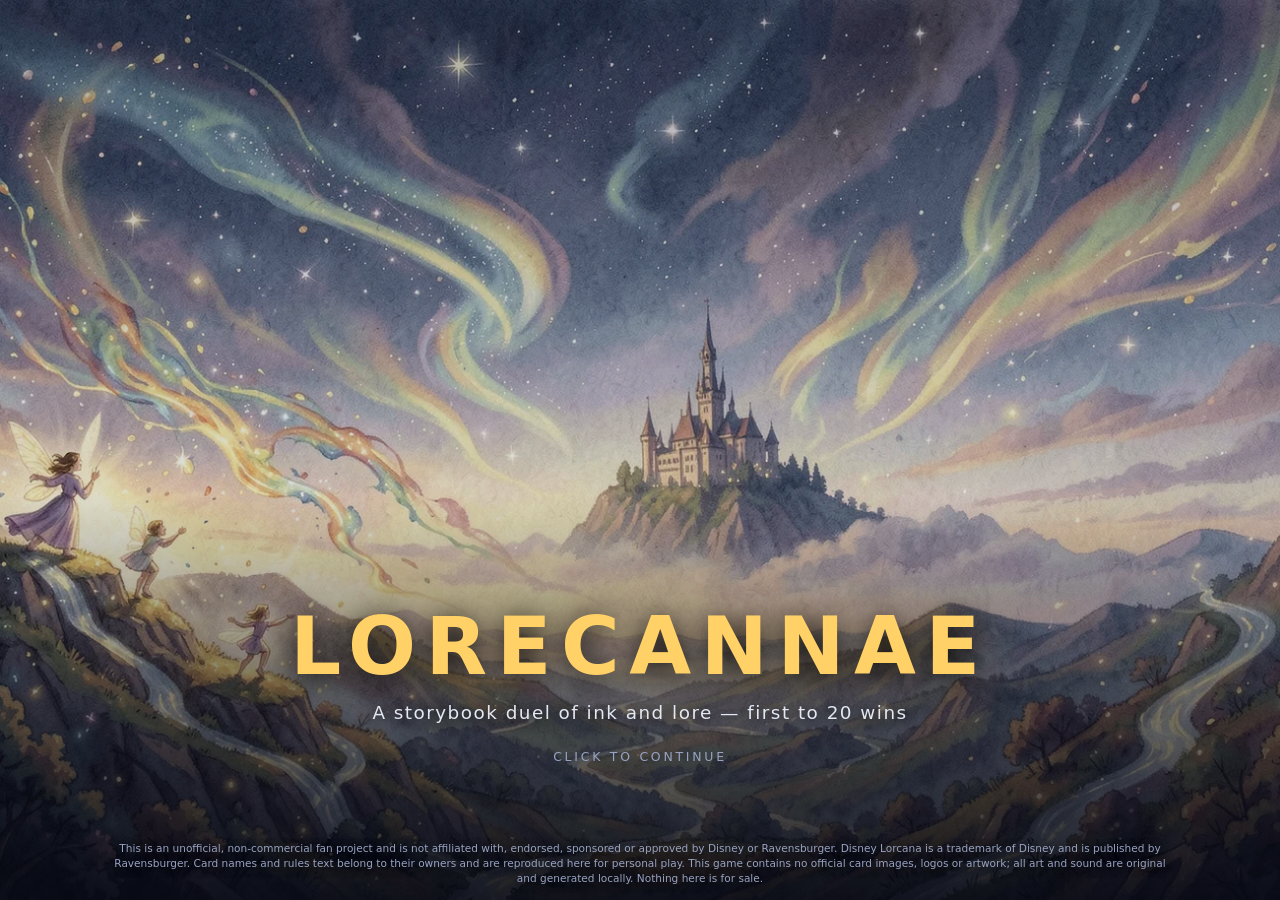
==== commit 2e086e98: "Original painterly card art (136) and UI plates (8), generated locally FLUX.2 klein 4B on Flux Studi" ====
--- a/index.html
+++ b/index.html
@@ -75,12 +75,12 @@
 <script src="data/abilities/amethyst.js?v=d85ec5ebb0"></script>
 <script src="data/abilities/emerald.js?v=a9cbb87d5b"></script>
 <script src="data/abilities/steel.js?v=208e428c47"></script>
-<script src="js/ai.js?v=9040a2f0b7"></script>
+<script src="js/ai.js?v=6116e9869f"></script>
 <!-- /engine -->
 <!-- Asset manifests (the asset pipeline writes these). Declared even while empty:
      a missing MODULE throws at boot; a missing entry falls back per card / sound. -->
-<script src="data/art-manifest.js?v=74653a6412"></script>
-<script src="data/audio-manifest.js?v=c7fb110a7e"></script>
+<script src="data/art-manifest.js?v=9026ff3ddc"></script>
+<script src="data/audio-manifest.js?v=22e2bb19f8"></script>
 <!-- Dev-only quick start (js/ui/dev-fixture.js), never on the default path. -->
 <script>if (/[?&]fixture\b/.test(location.search)) document.write('<script src="js/ui/dev-fixture.js?v=7eedd1127a"><\/script>');</script>
 <!-- UI, in dependency order. Everything under js/ui/ is view layer. -->
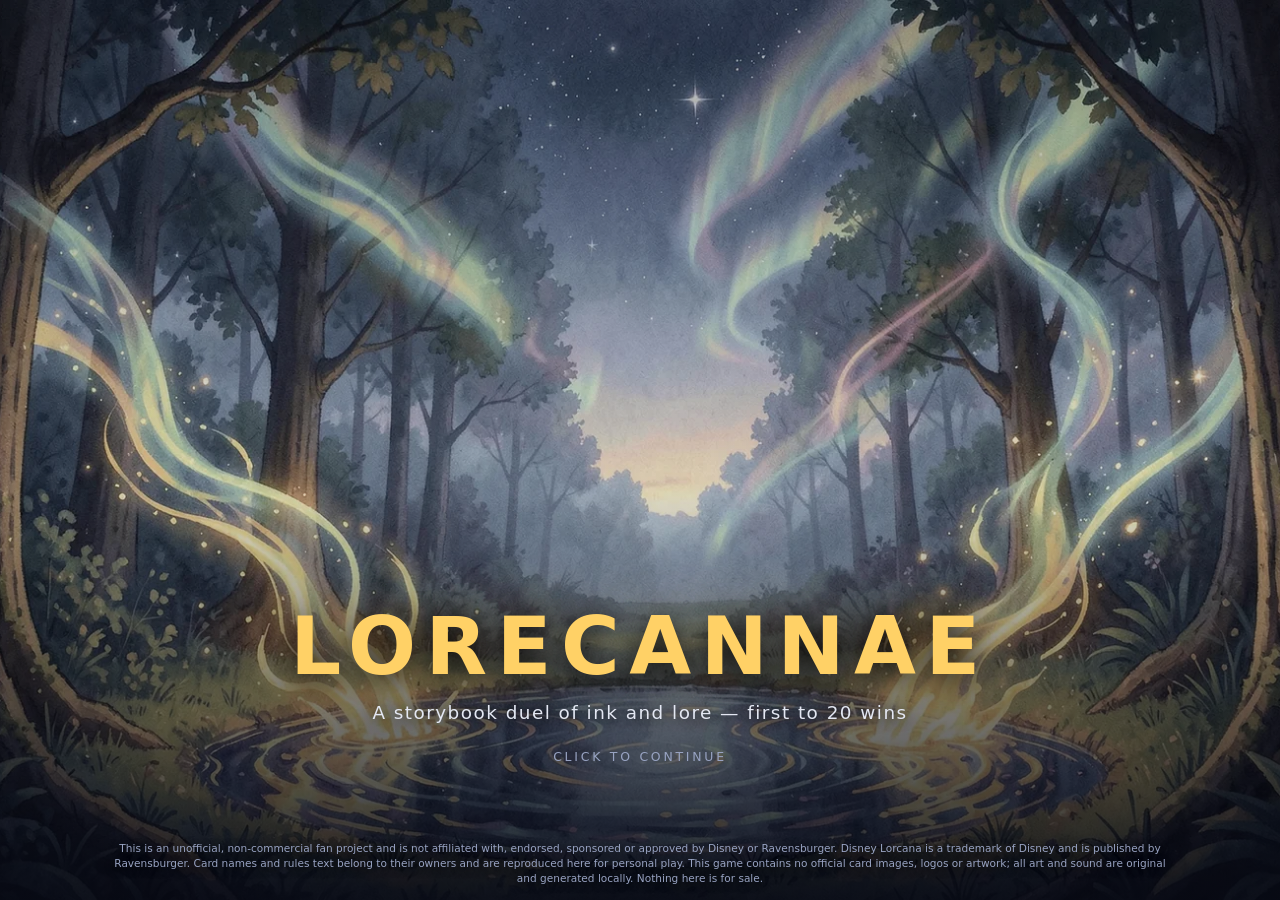
==== commit 515be4cc: "Locally generated SFX (30) and music (6); castle-free title and victory plates Audio Studio (Stable " ====
--- a/index.html
+++ b/index.html
@@ -80,7 +80,7 @@
 <!-- Asset manifests (the asset pipeline writes these). Declared even while empty:
      a missing MODULE throws at boot; a missing entry falls back per card / sound. -->
 <script src="data/art-manifest.js?v=9026ff3ddc"></script>
-<script src="data/audio-manifest.js?v=22e2bb19f8"></script>
+<script src="data/audio-manifest.js?v=bfc2704736"></script>
 <!-- Dev-only quick start (js/ui/dev-fixture.js), never on the default path. -->
 <script>if (/[?&]fixture\b/.test(location.search)) document.write('<script src="js/ui/dev-fixture.js?v=7eedd1127a"><\/script>');</script>
 <!-- UI, in dependency order. Everything under js/ui/ is view layer. -->
@@ -91,7 +91,7 @@
 <script src="js/ui/logtext.js?v=e4a9b66909"></script>
 <script src="js/ui/logpanel.js?v=ecb890b51b"></script>
 <script src="js/ui/targeting.js?v=0cd98bc11c"></script>
-<script src="js/ui/sound.js?v=5b9647950a"></script>
+<script src="js/ui/sound.js?v=57d768fae0"></script>
 <script src="js/ui/anim.js?v=683b056e32"></script>
 <script src="js/ui/hud.js?v=09773f454e"></script>
 <script src="js/ui/tutorial.js?v=94abc50ae4"></script>
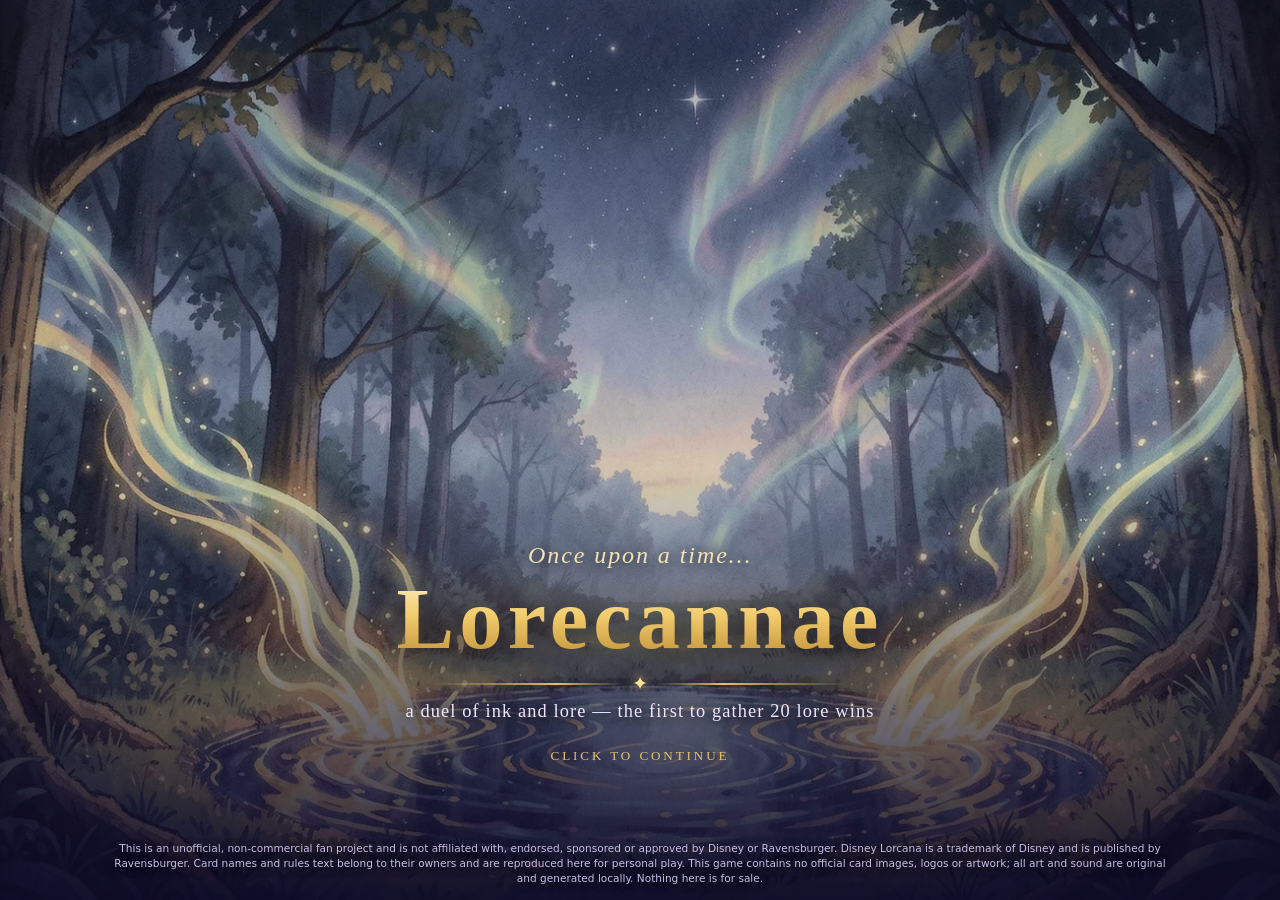
==== commit 2e690db7: "Re-theme the interface from Starbound sci-fi to an enchanted storybook Owner: 'I like how starbound " ====
--- a/index.html
+++ b/index.html
@@ -5,7 +5,7 @@
 <meta name="viewport" content="width=device-width, initial-scale=1, viewport-fit=cover">
 <title>Lorecannae</title>
 <link rel="icon" href="art/ui/cardback.svg">
-<link rel="stylesheet" href="styles.css?v=33555eb694">
+<link rel="stylesheet" href="styles.css?v=3fe47dce6b">
 </head>
 <body>
 <!-- The board is the whole window. Everything that is not the board is a title screen,
@@ -75,7 +75,7 @@
 <script src="data/abilities/amethyst.js?v=d85ec5ebb0"></script>
 <script src="data/abilities/emerald.js?v=a9cbb87d5b"></script>
 <script src="data/abilities/steel.js?v=208e428c47"></script>
-<script src="js/ai.js?v=6116e9869f"></script>
+<script src="js/ai.js?v=7e8cf18f3f"></script>
 <!-- /engine -->
 <!-- Asset manifests (the asset pipeline writes these). Declared even while empty:
      a missing MODULE throws at boot; a missing entry falls back per card / sound. -->
@@ -84,20 +84,20 @@
 <!-- Dev-only quick start (js/ui/dev-fixture.js), never on the default path. -->
 <script>if (/[?&]fixture\b/.test(location.search)) document.write('<script src="js/ui/dev-fixture.js?v=7eedd1127a"><\/script>');</script>
 <!-- UI, in dependency order. Everything under js/ui/ is view layer. -->
-<script src="js/ui/core.js?v=acc8487d97"></script>
-<script src="js/ui/cardview.js?v=fe593bf44a"></script>
-<script src="js/ui/boardart.js?v=2a23aa01e1"></script>
-<script src="js/ui/preview.js?v=d47ae71bb1"></script>
+<script src="js/ui/core.js?v=cd8338a496"></script>
+<script src="js/ui/cardview.js?v=f1d3e3c42e"></script>
+<script src="js/ui/boardart.js?v=a4bcda3d87"></script>
+<script src="js/ui/preview.js?v=6f996aa666"></script>
 <script src="js/ui/logtext.js?v=e4a9b66909"></script>
 <script src="js/ui/logpanel.js?v=ecb890b51b"></script>
 <script src="js/ui/targeting.js?v=0cd98bc11c"></script>
 <script src="js/ui/sound.js?v=57d768fae0"></script>
-<script src="js/ui/anim.js?v=683b056e32"></script>
-<script src="js/ui/hud.js?v=09773f454e"></script>
+<script src="js/ui/anim.js?v=b10861eb83"></script>
+<script src="js/ui/hud.js?v=39fdf92d29"></script>
 <script src="js/ui/tutorial.js?v=94abc50ae4"></script>
-<script src="js/ui/game.js?v=d2bf43a221"></script>
-<script src="js/ui/deckbuilder.js?v=b10a8ca07c"></script>
-<script src="js/ui/title.js?v=fc0b40a8a6"></script>
+<script src="js/ui/game.js?v=0c178c0d89"></script>
+<script src="js/ui/deckbuilder.js?v=483500c0b3"></script>
+<script src="js/ui/title.js?v=ef077e48db"></script>
 <script src="js/ui/main.js?v=7543a711bd"></script>
 </body>
 </html>
--- a/styles.css
+++ b/styles.css
@@ -1,1032 +1,1221 @@
-/* styles.css — lorecannae's interface, after Starbound Legions (kb/PRESENTATION-REFERENCE.md):
-   art IS the card, text floats on a scrim, one renderer at three sizes, the board is the
-   whole window, tap inspects / drag commits. Every non-obvious rule says WHY. */
-
-* { box-sizing: border-box; }
-html, body { margin: 0; height: 100%; overflow: hidden; }
-/* No scrollbars anywhere: the layout solves its own fit (the hand overlaps, the mat
-   scales, panels clip). Wheel/touch scrolling still works where a panel overflows; only
-   the chrome is suppressed. Content that would be stranded must be made to fit. */
-* { scrollbar-width: none; -ms-overflow-style: none; }
-*::-webkit-scrollbar { width: 0; height: 0; display: none; }
-body {
-  font-family: 'Segoe UI', system-ui, sans-serif;
-  background: #0e1120; color: #e4e8f3;
-}
-img { -webkit-user-drag: none; user-select: none; }
-
-:root {
-  /* The hand is sized against the WINDOW HEIGHT: two hands share the height, and a fixed
-     rem hand on a short window eats the board's height and pushes the row off-screen. */
-  --card-hand-w: clamp(4.4rem, 12vh, 8.2rem);
-  --card-hand-h: calc(var(--card-hand-w) * 1.4);
-  --card-preview-w: 19rem;
-  --line: #2a3352;
-  --muted: #98a3c2;
-  --panel: #191e33;
-  --accent: #ffd166;
-  --danger: #e5484d;
-  --role-actable: #f5c34d;
-  --role-selected: #5b9dff;
-  --role-target: #ff6bcb;
-  --role-picked: #45c98b;
-}
-
-button, select, input {
-  font-family: inherit;
-}
-button, select {
-  background: #222b4a; color: #e4e8f3; border: 1px solid #3b4670;
-  border-radius: 6px; padding: 6px 12px; font-size: 14px; cursor: pointer;
-}
-button:hover { background: #2d3961; }
-button:disabled { opacity: .45; cursor: default; }
-.action-btn { background: #3a4f8c; border-color: #5368a8; }
-.action-btn:hover { background: #4760a6; }
-.action-btn.is-secondary { background: #2a3352; }
-
-#boot-error {
-  position: fixed; inset: 20px; z-index: 200; padding: 2rem; border-radius: 12px;
-  background: #3a1016; color: #ffd4d6; font-size: 1.1rem; border: 2px solid #e5484d;
-}
-
-/* ================= the board column ================= */
-#app { height: 100%; }
-/* dvh, not vh: mobile browser chrome makes vh taller than the visible window. */
-/* justify-content: center splits any height the width-limited mat can't use (a portrait
-   phone) evenly above and below, instead of stranding it under the turn bar. */
-#board {
-  height: 100dvh; display: flex; flex-direction: column; justify-content: center;
-  padding: 2px 10px 4px; min-width: 0; container-type: size; overflow: hidden;
-}
-#board > * { flex-shrink: 0; }
-/* The mat is THE yielding row: it takes whatever height the hands and turn bar leave,
-   and its width follows from that height through the aspect ratio (align-self: center
-   lets the flexed height transfer across aspect-ratio). max-height keeps the
-   width-limited case honest on tall windows. A fixed share left black bands. */
-#mat {
-  position: relative;
-  flex: 1 1 0; min-height: 0; align-self: center;
-  width: auto; max-height: calc(100cqw * 1280 / 2048); max-width: 100%;
-  aspect-ratio: 2048 / 1280;
-  margin: 0 auto;
-  container-type: size;
-  /* 164 of 2048 board units: one board card, as a share of the mat. */
-  --card-board-w: 8cqw;
-  --card-board-h: 11.2cqw;
-  isolation: isolate;              /* contain the 10..200 stacking of cards on the mat */
-}
-.mat-zone {
-  position: absolute;
-  display: flex; align-items: center; justify-content: center;
-  font-size: 1.5cqw; line-height: 1.25; text-align: center;
-  color: #e4e8f3; text-shadow: 0 1px 3px #000;
-}
-/* Zone rectangles are NOT written here: js/ui/boardart.js owns one geometry table and
-   places every zone from it, so an outline and its hitbox are the same numbers. */
-
-/* ---- the drawn board ---- */
-#board-svg {
-  position: absolute; inset: 0; width: 100%; height: 100%;
-  z-index: 0; pointer-events: none;        /* decoration never eats a card gesture */
-  /* Side colour = ownership; the centre seam takes a neutral warm/cool pair so it reads
-     as the middle of the table, not anyone's territory. */
-  --bz-mine: #63c0ff;
-  --bz-theirs: #ff7a8c;
-  --bz-rail: #f1c27a;
-}
-.bz-table { fill: url(#bz-wood); }
-.bz-panel { fill: #121733; }
-.bz-sparkle-fill { fill: url(#bz-sparkles); opacity: .7; }
-.bz-spark { fill: #8fd8ff; opacity: .18; }
-.bz-rail { fill: none; stroke: var(--bz-rail); stroke-width: 6; }
-#board-art { opacity: .2; }                 /* a place behind the cards, not a picture */
-.bz-zone-art { opacity: .32; }
-.bz-fill { fill: #1a2046; opacity: .5; }
-.bz-line { fill: none; stroke-width: 3.5; filter: url(#bz-glow-soft); }
-.bz-bracket { fill: none; stroke-width: 5; stroke-linecap: round; filter: url(#bz-glow-soft); }
-.bz-row-mine .bz-line, .bz-row-mine .bz-bracket { stroke: var(--bz-mine); }
-.bz-row-theirs .bz-line, .bz-row-theirs .bz-bracket { stroke: var(--bz-theirs); }
-.bz-play .bz-fill { fill: #141a3c; opacity: .55; }
-.bz-label { fill: #e4e8f3; font-family: 'Segoe UI', system-ui, sans-serif; font-weight: 700; }
-.bz-watermark { letter-spacing: 10px; opacity: .2; }
-.bz-caption { font-size: 19px; letter-spacing: 4px; opacity: .55; }
-.bz-seam { fill: url(#bz-seam); opacity: .55; }
-.seam-a { stop-color: #d9a441; } .seam-mid { stop-color: #ffffff; } .seam-b { stop-color: #9a7ad9; }
-.bz-lore-rail { fill: #222a52; stroke: #39467a; stroke-width: 2; }
-.bz-lore-step { fill: #3a4a7a; }
-.bz-lore-step.is-warm-16 { fill: #7c6a3c; } .bz-lore-step.is-warm-17 { fill: #a88438; }
-.bz-lore-step.is-warm-18 { fill: #d09d3a; } .bz-lore-step.is-warm-19 { fill: #f2bd4d; }
-.bz-lore-goal { fill: #ffd166; filter: url(#bz-glow-soft); }
-.bz-lore-num { fill: #98a3c2; font-size: 20px; font-weight: 700; font-family: 'Segoe UI', system-ui, sans-serif; }
-
-/* ---- the lore tracker (DOM over the drawn track) ---- */
-.lore-zone { display: block; border-radius: 1cqw; }
-.lore-count {
-  position: absolute; left: 0; right: 0; height: 21.5%;
-  display: flex; flex-direction: column; align-items: center; justify-content: center;
-  pointer-events: none;
-}
-#my-lore .lore-count { bottom: 0; }
-#enemy-lore .lore-count { top: 0; }
-.lore-num {
-  font-size: 4.2cqw; font-weight: 900; line-height: 1; color: #fff;
-  font-variant-numeric: tabular-nums;
-  text-shadow: 0 2px 6px #000, 0 0 18px rgba(0,0,0,.8);
-}
-.lore-num.is-warm { color: var(--accent); text-shadow: 0 2px 6px #000, 0 0 22px rgba(255,190,70,.6); }
-.lore-num.is-won { color: #fff4c2; }
-.lore-label { font-size: .85cqw; letter-spacing: .2em; text-transform: uppercase; color: var(--muted); font-weight: 700; }
-.lore-marker {
-  position: absolute; left: 50%; width: 3cqw; height: 3cqw;
-  transform: translate(-50%, -50%); color: #9fc8ff; pointer-events: none;
-  transition: top .35s cubic-bezier(.3,.8,.3,1);
-  filter: drop-shadow(0 0 .5cqw rgba(140,190,255,.8));
-}
-#enemy-lore .lore-marker { color: #ffb0bb; filter: drop-shadow(0 0 .5cqw rgba(255,140,160,.8)); }
-.lore-marker.is-warm { color: var(--accent) !important; filter: drop-shadow(0 0 .7cqw rgba(255,200,80,.95)); }
-.lore-marker .ico { width: 100%; height: 100%; }
-/* The active-player marker lives on that side's lore track: the banner says it once,
-   this keeps saying it. Pulse on the shared wall-clock phase so redraws don't restart it. */
-.lore-zone.is-active { animation: active-pulse 1.9s ease-in-out infinite; }
-@keyframes active-pulse {
-  0%, 100% { box-shadow: 0 0 0 2px rgba(255,209,102,.5), 0 0 10px rgba(255,209,102,.2); }
-  50%      { box-shadow: 0 0 0 4px rgba(255,209,102,.95), 0 0 26px rgba(255,209,102,.65); }
-}
-.lore-label.is-turn { color: #1a1406; background: var(--accent); border-radius: 999px; padding: .05em .45em; letter-spacing: .1em; white-space: nowrap; }
-
-/* ---- piles ---- */
-/* Single-card slots size the card by HEIGHT: they are wider than 5:7. */
-.pile-slot .card, .ink-slot .res-fan > .card { height: 100%; width: auto; aspect-ratio: 5 / 7; }
-.pile-slot { padding: .55cqw 0; }
-.pile-stack { position: relative; height: 100%; aspect-ratio: 5 / 7; }
-.pile-stack > .card { position: absolute; inset: 0; width: 100%; height: 100%; }
-.pile-layer { position: absolute; inset: 0; border-radius: .6cqw; border: 2px solid #3b4670; background: #1d2550; }
-.zone-badge {
-  position: absolute; left: 50%; bottom: 3%; transform: translateX(-50%);
-  z-index: 40; padding: .1em .55em; border-radius: .6em;
-  background: rgba(8,10,22,.85); border: 1px solid #3b4670;
-  font-size: 1.3cqw; font-weight: 700; color: #d8e2ff; white-space: nowrap;
-  font-variant-numeric: tabular-nums; pointer-events: none;
-  display: inline-flex; align-items: center; gap: .2em;
-}
-.zone-badge-alt { bottom: auto; top: 3%; font-size: .95cqw; color: var(--accent); }
-.zone-badge-alt.is-used { color: var(--muted); }
-.pile-slot.is-low .zone-badge { color: #ff9f87; border-color: #a04a3a; }
-.ink-badge .ico { width: 1.1em; height: 1.1em; color: #9fc8ff; }
-
-/* ---- the inkwell fan ----
-   Face-down backs in a self-adjusting overlap: min() takes the ordinary gap while the
-   cards fit and goes negative once they don't, so 1 ink and 20 ink both sit inside the
-   painted box with no JS measuring. JS supplies only --n. Numbers from the geometry:
-   card 8cqw wide (90% of a 12.4cqw slot), row 1332 of 2048 units less padding. */
-.ink-slot { justify-content: flex-start; padding: 0 .8cqw; }
-.res-fan { --gap: .5cqw; --card-w: 8cqw; --row-w: 63.4cqw; display: flex; height: 90%; align-items: center; }
-.res-fan > .card + .card { margin-left: min(var(--gap), (var(--row-w) - var(--card-w) * var(--n)) / (var(--n) - 1)); }
-/* Spent ink = a small tilt and a dim, not 90 degrees: twenty overlapping cards can't
-   afford the width, and ink is read as a count, not as cards (PLAN.md D11). */
-.res-fan > .card.is-spent { transform: rotate(7deg); filter: brightness(.62); }
-
-/* ---- the play lanes ----
-   One line per side, never wrapping: a second line would leave the painted box. Each
-   character sits in a SLOT whose width animates from card width to card height when it
-   exerts, and the card turns 90 degrees inside it (PLAN.md D11) — a transform does not
-   change layout, so without the slot a rotated card would sit on its neighbours. The
-   overlap math is fed the slot widths: --ex counts the exerted (wider) slots. */
-.play-zone { padding: 0 .8cqw; }
-.play-row {
-  --gap: .7cqw; --cw: var(--card-board-w); --ch: var(--card-board-h);
-  display: flex; flex-wrap: nowrap; align-items: center; justify-content: center;
-  width: 100%; height: 100%;
-}
-.char-slot {
-  position: relative; flex: none; width: var(--cw); height: var(--ch);
-  display: grid; place-items: center;
-  transition: width .18s ease-out;
-  z-index: var(--z, 10);
-}
-.char-slot.is-exerted { width: var(--ch); }
-.play-row > .char-slot + .char-slot {
-  margin-left: min(var(--gap), (100% - var(--cw) * var(--n) - (var(--ch) - var(--cw)) * var(--ex)) / (var(--n) - 1));
-}
-.char-slot > .card { grid-area: 1 / 1; width: var(--cw); height: var(--ch); }
-.char-slot.is-exerted > .card { transform: rotate(90deg); }
-.char-slot.is-exerted > .card:hover { transform: rotate(90deg) translateX(-3px); }
-.char-slot:hover, .char-slot:focus-within { z-index: 200; }
-/* A Shift (or Boost) stack: backing layers peek out behind the top card. */
-.stack-layer {
-  grid-area: 1 / 1; width: var(--cw); height: var(--ch); border-radius: .6cqw;
-  background: #262f63; border: 2px solid #4a5aa0;
-  transform: translate(calc(var(--k) * -.45cqw), calc(var(--k) * -.45cqw));
-}
-.char-slot.is-exerted > .stack-layer { transform: rotate(90deg) translate(calc(var(--k) * -.45cqw), calc(var(--k) * .45cqw)); }
-.play-zone.is-empty { pointer-events: auto; }
-
-/* ================= the card ================= */
-.card {
-  position: relative; display: flex; flex-direction: column; justify-content: flex-end;
-  border-radius: .55em; overflow: hidden; border: 2px solid #34406a;
-  background: #0b0e1c; color: #f0f3fa;
-  transition: transform .12s, box-shadow .12s, border-color .12s, opacity .12s;
-  /* A hold is the touch stand-in for hover: iOS must not answer it with a callout. */
-  -webkit-touch-callout: none; -webkit-user-select: none; user-select: none;
-}
-/* em typography cascades from font-size, so each size sets its own base, proportional
-   to its width (otherwise every card renders text at body size). */
-.card-board   { width: var(--card-board-w); aspect-ratio: 5 / 7; font-size: calc(var(--card-board-w) / 5.6); }
-.card-hand    { width: var(--card-hand-w); aspect-ratio: 5 / 7; font-size: calc(var(--card-hand-w) / 5.6); }
-.card-preview { width: var(--card-preview-w); min-height: 26.6rem; font-size: 16px; } /* NO aspect-ratio: text must grow */
-.card:hover { transform: translateY(-3px); box-shadow: 0 8px 22px rgba(0,0,0,.55); }
-.card-missing { display: grid; place-items: center; }
-
-.card-art { position: absolute; inset: 0; z-index: 0; }
-.card-art .art { width: 100%; height: 100%; display: block; }
-/* Bias the crop up: generated art crowds faces toward the top, and the plate covers
-   the bottom third. */
-.card-art .art-painted { object-fit: cover; object-position: 50% 25%; }
-.card-art::after {
-  content: ''; position: absolute; inset: 0; z-index: 1; pointer-events: none;
-  background:
-    linear-gradient(to top, rgba(6,8,18,.95) 0%, rgba(6,8,18,.86) 14%, rgba(6,8,18,.55) 30%, rgba(6,8,18,0) 48%),
-    linear-gradient(to bottom, rgba(6,8,18,.78) 0%, rgba(6,8,18,.42) 9%, rgba(6,8,18,0) 18%);
-}
-.card-preview .card-art::after {
-  background:
-    linear-gradient(to top, rgba(6,8,18,.95) 0%, rgba(6,8,18,.9) 26%, rgba(6,8,18,.62) 42%, rgba(6,8,18,0) 60%),
-    linear-gradient(to bottom, rgba(6,8,18,.78) 0%, rgba(6,8,18,.42) 6%, rgba(6,8,18,0) 14%);
-}
-
-.card-corners {
-  position: absolute; top: 0; left: 0; right: 0; z-index: 3;
-  display: flex; justify-content: space-between; align-items: flex-start;
-  padding: .2em .25em; pointer-events: none;
-}
-.card-corners [data-tip] { pointer-events: auto; }
-/* The ink-cost hexagon; the ring around it says "inkable" (the printed card's swirl). */
-.cost-hex { position: relative; display: inline-grid; place-items: center; width: 1.7em; height: 1.87em; flex: none; }
-.cost-hex svg { position: absolute; inset: 0; width: 100%; height: 100%; overflow: visible; }
-.cost-hex .hex-body { fill: #1b2140; stroke: #c9d3ef; stroke-width: 2.4; }
-.cost-hex .hex-ring { fill: none; stroke: #e2b44d; stroke-width: 2.6; }
-.cost-num {
-  position: relative; font-weight: 800; font-size: .95em; color: #fff;
-  text-shadow: 0 1px 2px rgba(0,0,0,.95), 0 0 4px rgba(0,0,0,.9);
-  font-variant-numeric: tabular-nums;
-}
-.cost-hex.is-cheaper .cost-num { color: #8ee0ac; }
-.cost-hex.is-dearer .cost-num { color: #ff9f87; }
-.ink-dots { display: flex; gap: .2em; padding-top: .15em; }
-.ink-dot {
-  width: .62em; height: .62em; border-radius: 50%; display: inline-block; flex: none;
-  box-shadow: 0 0 0 1px rgba(0,0,0,.6), 0 0 4px rgba(0,0,0,.9);
-}
-.card-preview .cost-hex { width: 2.1em; height: 2.3em; }
-.card-preview .ink-dot { width: .8em; height: .8em; }
-
-/* the text plate: shadow only, zero background (the scrim does the darkening) */
-.card-plate {
-  position: relative; z-index: 2; margin-top: auto;
-  padding: .3em .38em .32em;
-  text-shadow: 0 1px 2px rgba(0,0,0,.95), 0 0 4px rgba(0,0,0,.9), 0 0 10px rgba(0,0,0,.8), 0 0 18px rgba(0,0,0,.6);
-}
-.card-preview .card-plate { padding: .65rem .8rem .7rem; }
-.card-name { font-size: .74em; font-weight: 700; line-height: 1.15; }
-/* The version is part of the identity: never dropped, wraps instead. */
-.card-version { font-size: .6em; font-style: italic; color: #d6dcf0; line-height: 1.15; }
-.card-type { display: flex; gap: .35em; align-items: baseline; flex-wrap: wrap; margin-top: .08em; }
-.type-tag { font-size: .5em; letter-spacing: .1em; text-transform: uppercase; color: var(--muted); }
-.type-tag.is-song { color: #ffd9a0; }
-.traits { font-size: .52em; color: var(--muted); }
-.card-kw { font-size: .56em; font-weight: 700; letter-spacing: .02em; color: #a9c6ff; }
-.card-stats {
-  font-size: .78em; font-weight: 800; display: flex; align-items: center; gap: .45em;
-  border-top: 1px solid rgba(255,255,255,.12); padding-top: .12em; margin-top: .12em;
-  font-variant-numeric: tabular-nums;
-}
-.stat { display: inline-flex; align-items: center; gap: .12em; }
-.stat .ico { width: .95em; height: .95em; }
-.stat.str { color: #ff9f87; }
-.stat.str.is-up { color: #ffd0c4; text-decoration: underline; }
-.stat.str.is-down { color: #c97a6a; }
-.stat.wp { color: #8ee0ac; }
-.stat.wp.damaged { color: #ffcf6b; }
-.stat-gap { flex: 1; }
-.stat.lore { color: var(--accent); gap: 0; }
-.stat.lore .ico { width: .85em; height: .85em; margin-left: -.05em; }
-.lore-zero { color: var(--muted); }
-.card-preview .card-name { font-size: 1.12rem; }
-.card-preview .card-version { font-size: .9rem; }
-.card-preview .type-tag, .card-preview .traits { font-size: .7rem; }
-.card-preview .card-kw { font-size: .78rem; }
-.card-preview .card-stats { font-size: 1.05rem; }
-.card-detail {
-  font-size: .82rem; color: #dde2ef; line-height: 1.38;
-  border-top: 1px solid rgba(255,255,255,.12); padding-top: .35rem; margin-top: .35rem;
-}
-.card-detail .ability { margin-bottom: .35rem; }
-.card-detail .trigger {
-  color: #ffd9a0; background: rgba(255,217,160,.13); font-size: .86em;
-  font-weight: 800; padding: .03rem .3rem; border-radius: 3px; margin-right: .25rem; letter-spacing: .02em;
-}
-.kw-name {
-  color: #a9c6ff; background: rgba(169,198,255,.13); font-weight: 700;
-  padding: .03rem .3rem; border-radius: 3px; margin-right: .2rem; white-space: nowrap;
-}
-.reminder { color: #aab3cc; font-style: italic; }
-.card-flavor { font-size: .74rem; font-style: italic; color: #b5bdd4; margin-top: .3rem; line-height: 1.35; white-space: pre-line; }
-.ico-wrap { display: inline-flex; vertical-align: -.12em; }
-.ico { width: 1em; height: 1em; display: inline-block; }
-.card-detail .ico-s { color: #ff9f87; } .card-detail .ico-w { color: #8ee0ac; }
-.card-detail .ico-l { color: var(--accent); } .card-detail .ico-i { color: #9fc8ff; }
-.card-detail .ico-e { color: #e4e8f3; }
-.ink-word { font-weight: 700; }
-
-/* state badges */
-.damage-marker {
-  position: absolute; top: 50%; left: 50%; transform: translate(-50%,-50%); z-index: 3;
-  min-width: 1.6em; height: 1.6em; padding: 0 .3em; border-radius: 999px; display: grid; place-items: center;
-  background: rgba(150,30,36,.92); border: 2px solid rgba(255,255,255,.4);
-  font-weight: 800; font-size: .8em; color: #fff;
-}
-.under-badge {
-  position: absolute; top: 1.9em; right: .2em; z-index: 3; font-size: .52em; font-weight: 700;
-  padding: .05em .35em; border-radius: .6em; background: rgba(40,48,100,.92); border: 1px solid #6070b8;
-}
-/* Drying: a slow sheen across the face plus a cool inner ring. It explains why the card
-   has no actable glow without hiding the art (state treatments never hide art). */
-.card.is-drying { box-shadow: inset 0 0 0 2px rgba(127,224,214,.45); }
-.card.is-drying::before {
-  content: ''; position: absolute; inset: 0; z-index: 4; pointer-events: none;
-  background: linear-gradient(115deg, transparent 30%, rgba(190,245,240,.22) 45%, rgba(255,255,255,.32) 50%, rgba(190,245,240,.22) 55%, transparent 70%);
-  background-size: 300% 100%;
-  animation: drying-sheen 3.4s ease-in-out infinite;
-}
-@keyframes drying-sheen { 0% { background-position: 120% 0; } 60%, 100% { background-position: -60% 0; } }
-
-/* Face-down: the drawn back; the mark underneath shows while decoding or if missing. */
-.card-back { background: #171a44; display: grid; place-items: center; }
-.back-mark { grid-area: 1 / 1; width: 40%; aspect-ratio: 1; transform: rotate(45deg); border: 2px solid #e2b44d; opacity: .6; }
-.card-back-art { grid-area: 1 / 1; width: 100%; height: 100%; object-fit: cover; display: block; pointer-events: none; }
-
-/* ================= roles (derived from legalActions + the open ask only) ================= */
-.role-actable { border-color: var(--role-actable); animation: actable-pulse 1.7s ease-in-out infinite; }
-@keyframes actable-pulse {
-  0%, 100% { box-shadow: 0 0 8px rgba(245,195,77,.3); }
-  50%      { box-shadow: 0 0 20px rgba(245,195,77,.75); }
-}
-.role-target { box-shadow: 0 0 0 2px var(--role-target), 0 0 14px rgba(255,107,203,.45); border-color: var(--role-target); cursor: pointer; }
-.role-picked { box-shadow: 0 0 0 3px var(--role-picked), 0 0 16px rgba(69,201,139,.6) !important; border-color: var(--role-picked); }
-/* Hovering an action button lights the card it concerns. */
-.role-hinted { box-shadow: 0 0 0 3px var(--role-selected), 0 0 18px rgba(91,157,255,.55) !important; }
-.card.is-dim { opacity: .45; }
-.card.is-asker { box-shadow: 0 0 0 3px var(--role-selected), 0 0 16px rgba(91,157,255,.55); border-color: var(--role-selected); }
-/* An inkable card you can ink right now: its cost ring brightens. */
-.card.can-ink .hex-ring { stroke: #ffe08a; filter: drop-shadow(0 0 3px #ffd166); }
-/* A hand card you can't play: dimmed, cost pip in damage red (the number that is the
-   reason). Hover restores it; the preview says why (LC.whyNot). */
-#hand .card.is-unaffordable { opacity: .58; }
-#hand .card.is-unaffordable:hover, #hand .card.is-unaffordable:focus { opacity: 1; }
-#hand .card.is-unaffordable .cost-num { color: #ff9f87; }
-.drop-ok { box-shadow: inset 0 0 0 2px var(--role-picked), 0 0 0 2px rgba(69,201,139,.55) !important; border-radius: 1cqw; }
-.drop-hot { box-shadow: inset 0 0 0 3px var(--role-picked), 0 0 22px var(--role-picked) !important; border-radius: 1cqw; }
-.card.drop-ok, .card.drop-hot { border-radius: .55em; }
-/* Set at press time, cleared when the gesture ends: dragging must not sweep a text
-   selection across the board. */
-.is-dragging, .is-dragging * { user-select: none; -webkit-user-select: none; }
-.is-dragging-source { opacity: .28; }
-/* touch-action: none is the one line that makes drag work on a phone. */
-.is-draggable { touch-action: none; cursor: grab; }
-.is-draggable img { pointer-events: none; }
-.drag-clone { position: fixed; z-index: 55; pointer-events: none; opacity: .92; transform: rotate(-3deg) scale(1.04); box-shadow: 0 16px 40px rgba(0,0,0,.6); }
-.mat-zone.is-browsable { cursor: pointer; }
-.mat-zone.is-browsable:hover { box-shadow: inset 0 0 0 2px var(--role-selected); border-radius: .8cqw; }
-.mat-zone.is-browsable:focus-visible { outline: 2px solid var(--role-selected); outline-offset: -2px; }
-
-/* The arrow: aiming and resolution are the same picture — amber while a proposal, red
-   once declared, gold when it points at your lore track (a quest). z 45: above the board,
-   below every overlay, and never a control. */
-#arrow-layer { position: fixed; inset: 0; width: 100%; height: 100%; z-index: 45; display: none; pointer-events: none; }
-#arrow-layer.open { display: block; }
-.attack-arrow {
-  fill: none; stroke: var(--danger); stroke-width: 4; stroke-linecap: round;
-  filter: drop-shadow(0 2px 6px rgba(0,0,0,.8));
-  stroke-dasharray: 11 7; animation: arrow-crawl 700ms linear infinite;
-}
-.attack-arrow.is-aim { stroke: var(--role-actable); }
-.attack-arrow.is-quest { stroke: var(--accent); stroke-dasharray: 3 9; }
-.attack-arrow-head { fill: var(--danger); }
-.attack-arrow-head.is-aim { fill: var(--role-actable); }
-.attack-arrow-head.is-quest { fill: var(--accent); }
-@keyframes arrow-crawl { to { stroke-dashoffset: -18; } }
-
-/* ================= hands ================= */
-/* Their hand: same size as yours (a half-size row read as a different kind of object),
-   upside down, the bar cropped to the near quarter — the way a hand held across the
-   table shows. A revealed card is a real card again, so the bar opens to full height. */
-#enemy-hand-bar {
-  display: flex; justify-content: center; align-items: flex-end;
-  height: calc(var(--card-hand-h) * .25); overflow: hidden; margin-bottom: 2px;
-}
-#enemy-hand-bar.has-revealed { height: calc(var(--card-hand-h) * .62); }
-#enemy-hand {
-  --gap: 5px;
-  display: flex; flex-wrap: nowrap; justify-content: center; align-items: flex-end;
-  overflow: visible; isolation: isolate; flex: 1 1 auto; min-width: 0; height: 100%;
-}
-#enemy-hand .card { flex: none; position: relative; z-index: var(--z, 10); transform: rotate(180deg); }
-#enemy-hand .card:hover { transform: rotate(180deg); box-shadow: none; }
-#enemy-hand .card.is-revealed { transform: none; align-self: flex-end; }  /* the cropped bar shows the name and stats; hover shows the rest */
-#enemy-hand .card + .card { margin-left: min(var(--gap), (100% - var(--card-hand-w) * var(--n)) / (var(--n) - 1)); }
-#enemy-hand .card.is-revealed:hover { z-index: 200; }
-
-/* Your hand: Model B, a flat centred overlapping row (the arc fan cost hit testing, the
-   drag clone and the preview anchor). Width must come from the BAR, not the content:
-   sized to content, the overlap narrows the row, which tightens the overlap... */
-/* Fixed height whatever the hand holds: an empty hand must not hand its height to the mat
-   (a layout input that changes mid-game resizes the board under the pointer). */
-#hand-bar { display: flex; align-items: flex-end; padding: 4px 0 0; height: calc(var(--card-hand-h) + 10px); }
-#hand {
-  --gap: 6px;
-  display: flex; flex-wrap: nowrap; justify-content: center; overflow: hidden;
-  padding-top: 6px;               /* headroom for the hover lift */
-  flex: 1 1 auto; min-width: 0;
-  isolation: isolate;             /* else a hovered card (z 200) paints over every overlay */
-}
-#hand .card { flex: none; position: relative; z-index: var(--z, 10); }
-/* No floor on the overlap: with no scrollbars a floor strands the newest cards. */
-#hand .card + .card { margin-left: min(var(--gap), (100% - var(--card-hand-w) * var(--n)) / (var(--n) - 1)); }
-#hand .card:hover, #hand .card:focus { z-index: 200; }
-/* Covered cards hide their plates: a dozen truncated names read as one card's words
-   spilling onto the next. Toggled outright, no transition (background-tab safety). */
-#hand.is-fanned .card:not(:last-child):not(:hover):not(:focus) .card-plate { visibility: hidden; }
-
-/* ================= turn bar / choice bar ================= */
-#turn-bar {
-  display: grid; grid-template-columns: 1fr auto 1fr; align-items: center; gap: .6rem;
-  min-height: 2.3rem; padding: 2px 4px 0;
-}
-.turn-left { justify-self: start; display: flex; gap: .7rem; align-items: center; }
-.turn-mid { display: flex; gap: .6rem; align-items: center; justify-content: center; }
-.turn-right { justify-self: end; display: flex; gap: .4rem; align-items: center; margin-right: 2.2rem; }
-.turn-label { font-size: .78rem; font-weight: 700; letter-spacing: .12em; text-transform: uppercase; color: var(--muted); }
-.turn-result { font-size: 1.3rem; font-weight: 800; color: var(--accent); }
-.end-turn { font-weight: 700; padding: .4rem 1.3rem; }
-.turn-hint, .turn-wait { font-size: .78rem; color: var(--muted); font-style: italic; }
-.turn-why { font-size: .8rem; color: #ffcf6b; }
-.speed { font-size: .75rem; color: var(--muted); display: flex; align-items: center; gap: .3rem; }
-.speed input { width: 6rem; }
-/* The choice bar OVERLAYS the hand rather than sitting in the column: a layout input that
-   appears mid-game would resize the board under the player's pointer. Over the hand is
-   the one place it covers nothing the question needs: a board-highlight question's
-   answers are on the board, and a "how do you pay?" question is about a card already
-   dropped from the hand. */
-#choice-bar {
-  position: fixed; left: 50%; transform: translateX(-50%);
-  bottom: calc(2.6rem + var(--card-hand-h) * .25);
-  z-index: 57; display: none; gap: .6rem; align-items: center; flex-wrap: wrap; justify-content: center;
-  max-width: min(94vw, 56rem); padding: .55rem .9rem;
-  background: rgba(30,24,52,.96); border: 1px solid #6a4f8a; border-radius: 10px;
-  box-shadow: 0 10px 40px rgba(0,0,0,.6);
-}
-#choice-bar.open { display: flex; }
-.choice-bar-prompt { font-size: .86rem; font-weight: 600; color: #f5e8ff; }
-.choice-bar-controls { display: flex; gap: .5rem; align-items: center; }
-.choice-count { font-size: .8rem; color: var(--muted); font-variant-numeric: tabular-nums; }
-.choice-flash { font-size: .78rem; color: #ffcf6b; opacity: 0; }
-.choice-flash.show { animation: flash-msg 2.6s ease forwards; }
-@keyframes flash-msg { 0% { opacity: 0; } 8% { opacity: 1; } 80% { opacity: 1; } 100% { opacity: 0; } }
-
-/* ================= the drawer ================= */
-/* An OVERLAY, never a column: opening it never moves the board mid-decision. Closed at
-   the start of every game; the edge handle is all that is left of it on screen. */
-#side {
-  position: fixed; top: 0; right: 0; bottom: 0; width: min(22rem, 88vw);
-  display: flex; flex-direction: column; min-height: 0; z-index: 56;
-  background: #141832; border-left: 1px solid var(--line);
-  box-shadow: -12px 0 40px rgba(0,0,0,.5);
-  transform: translateX(100%); transition: transform .28s ease;
-}
-body.drawer-open #side { transform: translateX(0); }
-#log-handle {
-  position: fixed; right: 0; top: 50%; transform: translateY(-50%);
-  z-index: 55; writing-mode: vertical-rl;
-  padding: 1rem .4rem; border-radius: 10px 0 0 10px; border-right: 0;
-  background: #222b4a; color: var(--muted);
-  letter-spacing: .18em; text-transform: uppercase; font-size: .7rem; font-weight: 700;
-  transition: opacity .18s ease;
-}
-#log-handle:hover { color: #fff; background: #2d3961; }
-body.drawer-open #log-handle { opacity: 0; pointer-events: none; }
-#side-head { display: flex; align-items: center; justify-content: space-between; padding: .55rem .75rem; border-bottom: 1px solid var(--line); background: #191e3a; }
-#side-title { font-size: .68rem; text-transform: uppercase; letter-spacing: .14em; font-weight: 700; color: var(--muted); }
-#side-close { padding: 0 .55rem; font-size: 1.15rem; line-height: 1.4; }
-#side-controls { display: grid; grid-template-columns: 1fr 1fr; gap: .4rem; padding: .55rem .75rem; border-bottom: 1px solid var(--line); }
-#side-controls button { font-size: .78rem; padding: .4rem .5rem; }
-#mute-btn.is-muted { color: var(--muted); }
-.vol { display: flex; flex-direction: column; font-size: .64rem; color: var(--muted); text-transform: uppercase; letter-spacing: .12em; justify-content: center; }
-.vol input { width: 100%; }
-.prompt { padding: .5rem .75rem; font-size: .8rem; line-height: 1.38; border-bottom: 1px solid var(--line); color: #e8ecf6; }
-.prompt.waiting { color: var(--muted); font-style: italic; }
-.prompt.asking { color: var(--role-target); font-weight: 600; }
-.prompt.over { color: var(--accent); font-weight: 700; }
-.side-title { font-size: .6rem; text-transform: uppercase; letter-spacing: .14em; font-weight: 700; color: var(--muted); padding: .5rem .75rem .3rem; }
-.side-note { text-transform: none; letter-spacing: 0; font-weight: 400; opacity: .7; margin-left: .4rem; }
-#recent-wrap { border-bottom: 1px solid var(--line); padding-bottom: .4rem; }
-#recent { display: flex; gap: .3rem; padding: 0 .6rem .2rem; }
-.recent-card { width: 2.9rem; --card-board-w: 2.9rem; }
-.recent-card .card { width: 100%; font-size: .5rem; }
-.recent-card.theirs { opacity: .85; }
-.recent-empty { color: var(--muted); font-size: .74rem; font-style: italic; padding: 0 .75rem .3rem; }
-#log { flex: 1; min-height: 0; overflow-y: auto; padding: .3rem .75rem .9rem; font-size: .75rem; color: #b9c2dc; }
-.log-line { padding: .14rem 0; border-bottom: 1px solid rgba(255,255,255,.03); line-height: 1.38; }
-.log-line.log-divider { color: var(--accent); font-weight: 700; padding-top: .45rem; border-bottom-color: rgba(255,209,102,.18); }
-.log-line.log-notice { color: var(--role-actable); font-weight: 600; border-left: 2px solid var(--role-actable); padding-left: .4rem; }
-.log-line.log-missing { color: #ff9f87; }
-/* A triggered ability's line, indented under the action that set it off and prefixed
-   with the card that spoke, so a trigger never reads as another player action. */
-.log-line.log-via { padding-left: .85rem; border-left: 2px solid rgba(255,255,255,.1); }
-.log-via-src { color: var(--accent); font-weight: 600; opacity: .9; cursor: help; }
-.log-via-src::after { content: ' \203a'; opacity: .6; }
-/* 'help', not 'pointer': a name explains itself; it does not promise a click. */
-.card-ref { color: #cfe0ff; border-bottom: 1px dotted rgba(207,224,255,.5); cursor: help; }
-.card-ref:hover, .card-ref:focus { color: #fff; border-bottom-color: #fff; outline: none; }
-
-/* ================= enlargements ================= */
-#preview {
-  position: fixed; z-index: 60; display: none; pointer-events: none;
-  filter: drop-shadow(0 12px 32px rgba(0,0,0,.65));
-  transform: scale(.35); opacity: 0;
-  transition: transform .13s ease-out, opacity .13s ease-out;
-}
-#preview.open { display: block; }
-#preview.grown { transform: scale(1); opacity: 1; }
-.preview-row { display: flex; align-items: flex-start; gap: .5rem; }
-.preview-sides { display: flex; flex-direction: column; gap: .5rem; }
-.preview-side {
-  width: 15rem; max-height: 26rem; overflow-y: auto;
-  background: rgba(12,15,32,.96); border: 1px solid var(--line); border-radius: 10px; padding: .6rem .7rem;
-}
-.preview-side-title { font-size: .62rem; text-transform: uppercase; letter-spacing: .14em; font-weight: 700; color: var(--muted); margin-bottom: .45rem; }
-.preview-why { border-color: #a0603a; }
-.why-text { font-size: .84rem; color: #ffcf6b; line-height: 1.35; }
-.state-text { font-size: .78rem; color: #cfd6ea; line-height: 1.35; margin-bottom: .3rem; }
-.preview-under-stack { display: flex; flex-wrap: wrap; gap: .4rem; --card-board-w: 4.4rem; }
-.preview-under-stack .card { font-size: .78rem; }
-.kw-row { margin-bottom: .5rem; font-size: .78rem; line-height: 1.38; }
-.kw-text { color: #d6dbea; }
-
-#inspector {
-  position: fixed; inset: 0; z-index: 50; display: none; place-items: center;
-  background: rgba(4,6,14,.74); backdrop-filter: blur(2px);
-}
-#inspector.open { display: grid; }
-.inspect-body { max-width: min(94vw, 48rem); max-height: 94dvh; overflow-y: auto; display: flex; flex-direction: column; align-items: center; gap: .6rem; padding: .5rem; }
-.inspect-body .preview-row { flex-wrap: wrap; justify-content: center; }
-
-.browse-overlay {
-  position: fixed; inset: 0; z-index: 52; display: none; place-items: center;
-  background: rgba(4,6,14,.78); backdrop-filter: blur(2px);
-}
-.browse-overlay.open { display: grid; }
-.browse-body {
-  width: min(94vw, 62rem); max-height: 88dvh; display: flex; flex-direction: column;
-  background: var(--panel); border: 1px solid #3b4670; border-radius: 12px; padding: 14px 16px;
-  box-shadow: 0 18px 48px rgba(0,0,0,.6);
-}
-.browse-head { display: flex; align-items: baseline; gap: 12px; padding-bottom: 10px; flex-wrap: wrap; }
-.browse-title { font-size: 18px; font-weight: 700; }
-.browse-note { font-size: 12px; color: var(--muted); }
-.browse-close { margin-left: auto; }
-.browse-empty { color: var(--muted); padding: 18px 2px; }
-.browse-grid { display: flex; flex-wrap: wrap; gap: 10px; overflow-y: auto; align-content: flex-start; padding: 4px; }
-.browse-cell { position: relative; display: flex; flex-direction: column; align-items: center; }
-.browse-count {
-  position: absolute; right: -4px; bottom: 14px; min-width: 22px; padding: 1px 5px; border-radius: 10px;
-  background: var(--panel); border: 1px solid #3b4670; font-size: 12px; font-weight: 700; text-align: center;
-  box-shadow: 0 2px 6px rgba(0,0,0,.5); pointer-events: none;
-}
-.browse-label { font-size: 11px; color: var(--muted); margin-top: 2px; }
-
-#spotlight {
-  position: fixed; left: 50%; top: 50%; z-index: 55; cursor: pointer;
-  filter: drop-shadow(0 12px 32px rgba(0,0,0,.7));
-  display: flex; flex-direction: column; align-items: center; gap: .4rem;
-}
-.spotlight-caption {
-  font-size: .8rem; font-weight: 800; letter-spacing: .16em; text-transform: uppercase; color: var(--accent);
-  background: rgba(10,12,26,.9); border: 1px solid var(--line); border-radius: 999px; padding: .25rem .9rem;
-}
-
-/* ================= turn banner ================= */
-/* Said once per turn in the middle, then out of the way; never takes a click. */
-#turn-banner {
-  position: fixed; inset: 0; z-index: 54; pointer-events: none;
-  display: grid; place-content: center; text-align: center; opacity: 0; visibility: hidden;
-}
-#turn-banner.show { animation: turn-banner 2.3s ease forwards; }
-@keyframes turn-banner {
-  0%   { opacity: 0; visibility: visible; transform: scale(.94); }
-  12%  { opacity: 1; transform: scale(1); }
-  70%  { opacity: 1; transform: scale(1); }
-  100% { opacity: 0; visibility: hidden; transform: scale(1.03); }
-}
-.turn-banner-main {
-  font-size: clamp(1.6rem, 4.4vw, 3rem); font-weight: 800; letter-spacing: .04em; color: #fff;
-  text-shadow: 0 3px 22px rgba(0,0,0,.95), 0 0 40px rgba(0,0,0,.8);
-}
-.turn-banner-sub {
-  margin-top: .3rem; font-size: clamp(.8rem, 1.6vw, 1.05rem); font-weight: 700;
-  letter-spacing: .18em; text-transform: uppercase; color: var(--accent); text-shadow: 0 2px 14px rgba(0,0,0,.9);
-}
-
-/* ================= the action popover ================= */
-#action-popover {
-  position: fixed; inset: 0; z-index: 59; display: none; place-items: center;
-  background: rgba(2,4,12,.7); backdrop-filter: blur(3px);
-}
-#action-popover.open { display: grid; }
-.pop-box {
-  background: var(--panel); border: 1px solid var(--line); border-radius: 12px;
-  padding: 1rem 1.2rem; max-height: 94dvh; max-width: 96vw; overflow: auto;
-  box-shadow: 0 20px 80px rgba(0,0,0,.6);
-}
-.pop-title { font-weight: 800; font-size: 1.05rem; margin-bottom: .6rem; text-align: center; }
-.pop-body { display: flex; gap: 1rem; align-items: flex-start; flex-wrap: wrap; justify-content: center; }
-.pop-buttons { display: flex; flex-direction: column; gap: .45rem; min-width: 15rem; max-width: 24rem; }
-.pop-buttons .action-btn { white-space: normal; text-align: left; line-height: 1.3; }
-.pop-empty { color: var(--muted); font-style: italic; font-size: .85rem; }
-.pop-why { font-size: .78rem; color: #ffcf6b; line-height: 1.38; border-left: 2px solid #a0703a; padding-left: .5rem; display: flex; flex-direction: column; gap: .25rem; }
-.pop-tip { font-size: .74rem; color: var(--muted); font-style: italic; }
-
-/* ================= the choice modal ================= */
-/* The echo: the question in the middle of the play areas, where the player is already
-   looking. Inert: it never intercepts a click meant for the board below. */
-#play-prompt {
-  position: fixed; transform: translate(-50%, -50%); display: none; z-index: 57; pointer-events: none;
-  font-style: italic; text-align: center; line-height: 1.35; color: #f2f4ff; font-size: .95rem;
-  padding: .45rem .95rem; border-radius: 999px;
-  background: rgba(12,14,32,.86); border: 1px solid var(--line);
-  box-shadow: 0 6px 24px rgba(0,0,0,.55); text-shadow: 0 1px 6px rgba(0,0,0,.8);
-}
-#play-prompt.open { display: block; }
-/* No scrim and no blur: the panel asks about the game, so the game stays readable around
-   it. It is anchored over the play areas; piles, inkwells, lore and hands stay visible. */
-#choice-modal { position: fixed; inset: 0; display: none; z-index: 58; pointer-events: none; }
-#choice-modal.open { display: block; }
-.choice-modal-content {
-  position: absolute; left: 50%; top: 50%; transform: translate(-50%, -50%); pointer-events: auto;
-  background: var(--panel); border: 1px solid var(--line); border-radius: 12px; padding: 1rem 1.25rem;
-  max-width: min(94vw, 58rem); max-height: 92dvh; overflow: auto; text-align: center;
-  box-shadow: 0 20px 80px rgba(0,0,0,.75), 0 0 0 1px rgba(0,0,0,.5);
-}
-.choice-modal-prompt { font-weight: 700; font-size: 1rem; margin-bottom: .3rem; line-height: 1.35; }
-.choice-modal-hint { color: var(--muted); font-size: .8rem; margin-bottom: .5rem; }
-.choice-modal-cards { display: flex; flex-wrap: wrap; gap: .8rem; justify-content: center; align-items: flex-start; margin: .7rem 0 .9rem; }
-.choice-option { position: relative; border-radius: 10px; display: flex; flex-direction: column; align-items: center; gap: .2rem; cursor: pointer; }
-.choice-option.is-dim { opacity: .42; cursor: default; }
-.choice-option:focus { outline: none; }
-.choice-option:focus .card { box-shadow: 0 0 0 3px var(--role-selected); }
-.choice-zone { font-size: .62rem; text-transform: uppercase; letter-spacing: .1em; color: var(--muted); }
-.pick-ordinal {
-  position: absolute; top: -8px; right: -8px; z-index: 5; width: 1.6rem; height: 1.6rem; border-radius: 50%;
-  display: grid; place-items: center; background: var(--role-picked); color: #052012; font-weight: 900;
-}
-.choice-body { display: flex; gap: 1rem; align-items: center; justify-content: center; flex-wrap: wrap; margin: .5rem 0; }
-.choice-source { display: flex; flex-direction: column; align-items: center; gap: .25rem; }
-.choice-source-label { font-size: .62rem; text-transform: uppercase; letter-spacing: .12em; color: var(--muted); }
-.choice-source .card { --card-board-w: 9rem; width: 9rem; font-size: 1.6rem; }
-.choice-modal-buttons { display: flex; flex-direction: column; gap: .5rem; align-items: stretch; min-width: 14rem; max-width: 30rem; }
-.choice-modal-buttons .action-btn { white-space: normal; line-height: 1.3; }
-.bag-option { display: flex; gap: .6rem; align-items: center; }
-.bag-face { width: 3.6rem; font-size: .64rem; flex: none; }
-.choice-modal-controls { display: flex; gap: .6rem; justify-content: center; flex-wrap: wrap; align-items: center; margin-top: .3rem; }
-.peek-btn { background: transparent; color: var(--muted); border: 1px solid var(--line); border-radius: 999px; padding: .4rem 1rem; font-size: .8rem; }
-.peek-btn:hover { color: #fff; border-color: var(--accent); background: transparent; }
-/* Peek: the panel gets out of the way without answering; Esc toggles. The restore pill
-   lives outside the panel so it survives while the panel is hidden. */
-.choice-peek-restore { display: none; }
-#choice-modal.peek .choice-modal-content { display: none; }
-#choice-modal.peek .choice-peek-restore {
-  position: absolute; top: .5rem; left: 50%; transform: translateX(-50%);
-  display: inline-flex; pointer-events: auto; background: var(--accent); color: #1a1406;
-  border: 0; border-radius: 999px; padding: .45rem 1.1rem; font-size: .85rem; font-weight: 700;
-  box-shadow: 0 6px 20px rgba(0,0,0,.55);
-}
-
-/* ================= curtain / results / help / coach / toast / tooltip ================= */
-#curtain {
-  position: fixed; inset: 0; z-index: 75; display: none; place-items: center;
-  background: radial-gradient(circle at 50% 40%, #232a5c 0%, #0b0d20 70%);
-}
-#curtain.open { display: grid; }
-.curtain-box { text-align: center; max-width: 34rem; padding: 2rem; display: flex; flex-direction: column; gap: 1rem; align-items: center; }
-.curtain-title { font-size: clamp(1.6rem, 4vw, 2.6rem); font-weight: 800; color: var(--accent); }
-.curtain-sub { color: #cfd6ea; line-height: 1.5; }
-.curtain-box .action-btn { font-size: 1.05rem; padding: .7rem 1.4rem; }
-
-#results {
-  position: fixed; inset: 0; z-index: 74; display: none; place-items: center; background: rgba(2,4,12,.62);
-}
-#results.open { display: grid; }
-.results-box {
-  position: relative; overflow: hidden;
-  background: var(--panel); border: 1px solid #4a5590; border-radius: 16px; padding: 1.6rem 2rem;
-  width: min(94vw, 40rem); text-align: center; box-shadow: 0 24px 90px rgba(0,0,0,.75);
-}
-.results-box::before {
-  content: ''; position: absolute; inset: 0; z-index: 0; opacity: .28;
-  background: var(--results-art, none) center / cover no-repeat;
-}
-.results-box > * { position: relative; z-index: 1; }
-.results-title { font-size: clamp(2rem, 6vw, 3.2rem); font-weight: 900; color: var(--accent); letter-spacing: .06em; text-shadow: 0 4px 30px rgba(0,0,0,.9); }
-.results-title.is-loss { color: #c9d0e8; }
-.results-sub { color: #cfd6ea; margin: .3rem 0 1rem; }
-.results-table { display: grid; grid-template-columns: 1fr 1fr; gap: .8rem; }
-.results-col { background: rgba(10,12,28,.7); border: 1px solid var(--line); border-radius: 10px; padding: .8rem; }
-.results-col.is-winner { border-color: var(--accent); }
-.results-name { font-size: .78rem; color: var(--muted); }
-.results-lore { font-size: 2.6rem; font-weight: 900; font-variant-numeric: tabular-nums; }
-.results-meta { font-size: .74rem; color: var(--muted); }
-.results-best { font-size: .78rem; margin-top: .4rem; }
-.results-note { font-size: .78rem; color: var(--muted); margin: 1rem 0 .6rem; font-style: italic; }
-.results-buttons { display: flex; gap: .6rem; justify-content: center; flex-wrap: wrap; }
-
-#help { position: fixed; inset: 0; z-index: 70; display: none; place-items: center; background: rgba(4,6,14,.78); padding: 20px; }
-#help.open { display: grid; }
-.help-box { background: #181d36; border: 1px solid #3b4670; border-radius: 12px; width: min(720px, 94vw); max-height: 86dvh; display: flex; flex-direction: column; box-shadow: 0 12px 40px rgba(0,0,0,.6); }
-.help-head { display: flex; align-items: center; justify-content: space-between; padding: 12px 18px; border-bottom: 1px solid var(--line); }
-.help-head h2 { margin: 0; font-size: 20px; }
-.help-body { overflow-y: auto; padding: 6px 18px 18px; }
-.help-body h3 { margin: 14px 0 4px; color: var(--accent); font-size: 15px; }
-.help-body p { margin: 0; line-height: 1.5; font-size: 14px; color: #c8d1e8; }
-
-/* Coach bubbles never block the board: only the bubble itself takes clicks. */
-#coach {
-  position: fixed; z-index: 73; display: none; width: min(24rem, 90vw);
-  background: #fdf6e3; color: #1d1a2e; border-radius: 12px; padding: .8rem 1rem;
-  box-shadow: 0 10px 40px rgba(0,0,0,.6), 0 0 0 3px rgba(255,209,102,.7);
-}
-#coach.open { display: block; }
-.coach-title { font-size: .66rem; font-weight: 800; letter-spacing: .16em; text-transform: uppercase; color: #9a6b12; }
-.coach-text { font-size: .9rem; line-height: 1.45; margin: .3rem 0 .6rem; }
-.coach-buttons { display: flex; gap: .5rem; justify-content: flex-end; }
-.coach-buttons button:not(.action-btn) { background: #e9dfc4; color: #3a3020; border-color: #cbbd99; }
-
-#toast {
-  position: fixed; left: 50%; top: 1rem; transform: translateX(-50%) translateY(-150%); z-index: 130;
-  background: #222b4a; border: 1px solid #4a5590; border-radius: 10px; padding: .55rem 1rem;
-  font-size: .85rem; max-width: min(90vw, 40rem); box-shadow: 0 10px 30px rgba(0,0,0,.6);
-  transition: transform .25s ease; pointer-events: none;
-}
-#toast.show { transform: translateX(-50%) translateY(0); }
-#toast.is-warn { border-color: #a08a3a; }
-#toast.is-error { border-color: var(--danger); background: #3a1620; }
-
-/* The ONE shared tooltip (no native title= anywhere). */
-#tooltip {
-  position: fixed; z-index: 140; display: none; pointer-events: none;
-  max-width: 18rem; padding: .35rem .6rem; border-radius: 6px;
-  background: rgba(10,12,26,.96); border: 1px solid #3b4670; color: #e4e8f3;
-  font-size: .76rem; line-height: 1.35; box-shadow: 0 6px 18px rgba(0,0,0,.6);
-}
-#tooltip.open { display: block; }
-
-/* ================= title screens ================= */
-#title-screen {
-  position: fixed; inset: 0; z-index: 80; display: none; place-items: center; text-align: center;
-  background: #080a18 center / cover no-repeat;
-  /* A painted backdrop when the manifest has one; a drawn dusk sky until then. */
-  background-image: radial-gradient(ellipse at 50% 30%, #3a3f8a 0%, #1a1c4a 45%, #080a18 100%);
-}
-#title-screen.open { display: grid; }
-#title-screen.is-picker::before {
-  content: ''; position: absolute; inset: 0; background: rgba(6,8,18,.7); backdrop-filter: blur(2px);
-}
-#title-screen.is-splash::before {
-  content: ''; position: absolute; inset: 0;
-  background: linear-gradient(to top, rgba(6,8,18,.9) 0%, rgba(6,8,18,.12) 45%, rgba(6,8,18,.3) 100%);
-}
-.title-splash, .title-picker { position: relative; z-index: 1; }
-.title-splash { align-self: end; padding: 2rem 2rem calc(8vh + 4rem); }  /* clear of the 3-line disclaimer */
-.title-name {
-  margin: 0; font-size: clamp(2.2rem, 7vw, 5rem); font-weight: 900; letter-spacing: .12em;
-  text-transform: uppercase; color: var(--accent);
-  text-shadow: 0 4px 30px rgba(0,0,0,.95), 0 0 60px rgba(255,180,60,.35);
-}
-.title-name-small { font-size: clamp(1.4rem, 3.4vw, 2.2rem); margin-bottom: 1.1rem; }
-.title-tagline { margin-top: .6rem; font-size: clamp(.85rem, 1.8vw, 1.15rem); color: #e4e8f3; letter-spacing: .08em; text-shadow: 0 2px 14px rgba(0,0,0,.95); }
-.title-hint { margin-top: 1.6rem; font-size: .78rem; letter-spacing: .22em; text-transform: uppercase; color: var(--muted); animation: title-hint 2.2s ease-in-out infinite; }
-@keyframes title-hint { 0%, 100% { opacity: .35; } 50% { opacity: 1; } }
-.title-disclaimer {
-  position: absolute; left: 0; right: 0; bottom: .9rem; padding: 0 1.5rem; z-index: 2;
-  font-size: .66rem; line-height: 1.4; color: var(--muted); text-align: center; text-shadow: 0 2px 10px rgba(0,0,0,.9);
-  max-width: 70rem; margin: 0 auto;
-}
-.title-picker {
-  background: rgba(20,24,48,.9); border: 1px solid var(--line); border-radius: 14px;
-  padding: 1.6rem 2.2rem; width: min(30rem, 94vw); max-height: 86dvh; overflow-y: auto;
-  box-shadow: 0 24px 90px rgba(0,0,0,.7);
-}
-.title-field { display: block; text-align: left; margin-bottom: .9rem; }
-.title-field-label { display: block; font-size: .66rem; text-transform: uppercase; letter-spacing: .16em; font-weight: 700; color: var(--muted); margin-bottom: .3rem; }
-.title-select { width: 100%; font-size: .92rem; padding: .5rem .65rem; }
-.title-deck-line { display: flex; gap: .4rem; }
-.title-deck-btn { flex: 1; text-align: left; font-size: .95rem; font-weight: 600; padding: .58rem .75rem; background: rgba(255,255,255,.05); border-color: var(--line); display: flex; align-items: center; gap: .3rem; }
-.title-deck-btn:hover { background: rgba(255,255,255,.1); border-color: #5a74c0; }
-.title-deck-btn.is-hidden-deck { color: var(--accent); font-style: italic; }
-.title-deck-dice { padding: .5rem .7rem; font-size: 1.2rem; line-height: 1; background: rgba(255,255,255,.05); border-color: var(--line); }
-.title-start { margin-top: .5rem; width: 100%; background: #3a4f8c; border-color: #5368a8; font-size: 1rem; font-weight: 700; padding: .72rem 1rem; letter-spacing: .05em; }
-.title-start:hover { background: #4760a6; }
-.title-row { display: flex; gap: .5rem; margin-top: .6rem; }
-.title-select-btn { flex: 1; padding: .5rem .8rem; font-size: .88rem; }
-.title-note { font-size: .8rem; color: var(--muted); text-align: left; line-height: 1.45; margin: .3rem 0 .9rem; }
-.deck-inks { display: inline-flex; gap: .2rem; vertical-align: middle; }
-.deck-inks .ink-dot { width: .7rem; height: .7rem; }
-
-.deck-chooser { width: min(62rem, 95vw); }
-.deck-group-label { text-align: left; font-size: .66rem; text-transform: uppercase; letter-spacing: .16em; font-weight: 700; color: var(--muted); margin: 1rem 0 .45rem; }
-.deck-grid { display: grid; gap: .5rem; grid-template-columns: repeat(auto-fill, minmax(14rem, 1fr)); }
-.deck-choice { display: flex; flex-direction: column; gap: .2rem; align-items: flex-start; text-align: left; padding: .65rem .8rem; background: rgba(255,255,255,.05); border-color: var(--line); }
-.deck-choice:hover { background: rgba(75,116,184,.28); border-color: #5a74c0; }
-.deck-choice.is-chosen { border-color: var(--accent); background: rgba(255,209,102,.12); }
-.deck-choice-name { font-weight: 700; font-size: .92rem; line-height: 1.2; }
-.deck-choice-meta { font-size: .7rem; color: var(--muted); }
-.deck-chooser-actions { display: flex; gap: .5rem; margin-top: 1.2rem; }
-/* The peek: a deck's key cards at full preview size; scaled inline to fit, so its
-   entrance animates opacity only (a keyframe on transform would outrank the scale). */
-.deck-peek {
-  position: fixed; z-index: 120; pointer-events: none; padding: .7rem; border-radius: 12px;
-  background: rgba(10,12,26,.96); border: 1px solid var(--line); box-shadow: 0 18px 60px rgba(0,0,0,.75);
-  animation: peek-in 140ms ease-out; text-align: left;
-}
-@keyframes peek-in { from { opacity: 0; } to { opacity: 1; } }
-.peek-head { margin-bottom: .6rem; }
-.peek-name { font-weight: 800; font-size: 1.1rem; }
-.peek-meta { font-size: .82rem; color: #cfd6ea; margin-top: .15rem; }
-.peek-src { font-size: .7rem; color: var(--muted); margin-top: .15rem; }
-.peek-cards { display: flex; gap: .5rem; }
-
-/* The wipe: one opaque curtain on <body> (emptying the title screen can't take it down);
-   the screen swap happens at 45% while it covers everything. */
-.title-wipe { position: fixed; inset: 0 100% 0 0; z-index: 95; pointer-events: none; background: linear-gradient(90deg, #080a18 0%, #080a18 92%, #ffd166 100%); }
-.title-wipe.run { animation: title-wipe .9s cubic-bezier(.7,0,.3,1) forwards; }
-@keyframes title-wipe { 0% { inset: 0 100% 0 0; } 45%, 55% { inset: 0; } 100% { inset: 0 0 0 100%; } }
-
-/* ---- deck builder ---- */
-.deck-builder { width: min(96vw, 92rem); height: 92dvh; max-height: 92dvh; display: grid; grid-template-columns: 1fr 22rem; gap: 1rem; text-align: left; padding: 1rem 1.2rem; }
-.db-left { display: flex; flex-direction: column; min-height: 0; }
-.db-top { display: flex; align-items: baseline; gap: 1rem; }
-.db-top .title-name { margin-bottom: .4rem; }
-.db-count { color: var(--muted); font-size: .8rem; }
-.db-filters { display: flex; flex-wrap: wrap; gap: .4rem; align-items: center; margin-bottom: .6rem; }
-.db-ink, .db-cost { font-size: .78rem; padding: .3rem .55rem; background: rgba(255,255,255,.04); }
-.db-ink.is-on, .db-cost.is-on { background: #3a4f8c; border-color: #8aa0e0; }
-.db-costs { display: flex; gap: .2rem; }
-.db-type { width: auto; font-size: .8rem; padding: .3rem .5rem; }
-.db-search { flex: 1; min-width: 12rem; background: #0f1328; color: #e4e8f3; border: 1px solid var(--line); border-radius: 6px; padding: .4rem .6rem; font-size: .85rem; }
-.db-grid { flex: 1; min-height: 0; overflow-y: auto; display: grid; grid-template-columns: repeat(auto-fill, minmax(8.2rem, 1fr)); gap: .6rem; align-content: start; padding: .2rem; --card-hand-w: 8rem; }
-.db-cell { display: flex; flex-direction: column; align-items: center; gap: .2rem; }
-.db-cell .card { cursor: pointer; }
-.db-cell-ctl { display: flex; gap: .3rem; align-items: center; }
-.db-cell-ctl button, .db-row button { padding: .05rem .5rem; font-size: .9rem; }
-.db-qty { min-width: 1.4rem; text-align: center; font-weight: 700; color: var(--muted); font-variant-numeric: tabular-nums; }
-.db-qty.is-in { color: var(--accent); }
-.db-side { display: flex; flex-direction: column; gap: .5rem; min-height: 0; background: rgba(8,10,22,.6); border: 1px solid var(--line); border-radius: 10px; padding: .8rem; }
-.db-name { background: #0f1328; color: #fff; border: 1px solid var(--line); border-radius: 6px; padding: .45rem .6rem; font-size: 1rem; font-weight: 700; }
-.db-total { font-size: 1.3rem; font-weight: 800; color: #ffcf6b; font-variant-numeric: tabular-nums; }
-.db-total.is-ok { color: #8ee0ac; }
-.db-inks { font-size: .8rem; color: #cfd6ea; display: flex; align-items: center; flex-wrap: wrap; gap: .2rem; }
-.db-inkable { margin-left: auto; color: var(--muted); }
-.db-curve { display: flex; gap: .25rem; height: 5rem; align-items: stretch; }
-.db-bar-col { flex: 1; display: flex; flex-direction: column; justify-content: flex-end; align-items: center; }
-.db-bar { width: 100%; background: linear-gradient(to top, #3a4f8c, #7f9be8); border-radius: 3px 3px 0 0; min-height: 1px; }
-.db-bar-n { font-size: .62rem; color: #cfd6ea; }
-.db-bar-x { font-size: .62rem; color: var(--muted); }
-.db-valid { font-size: .76rem; color: #ffcf6b; line-height: 1.35; }
-.db-valid.is-ok { color: #8ee0ac; }
-.db-list { flex: 1; min-height: 0; overflow-y: auto; display: flex; flex-direction: column; gap: .15rem; }
-.db-row { display: flex; align-items: center; gap: .35rem; font-size: .8rem; }
-.db-row .cost-hex { font-size: .8rem; }
-.db-row-name { flex: 1; min-width: 0; overflow: hidden; text-overflow: ellipsis; white-space: nowrap; border-bottom: 0; }
-.db-msg { font-size: .78rem; color: var(--accent); min-height: 1em; opacity: 0; }
-.db-msg.show { animation: flash-msg 3s ease forwards; }
-.db-buttons { display: flex; flex-wrap: wrap; gap: .4rem; }
-.db-buttons select { width: 9rem; font-size: .8rem; }
-
-/* ================= animation layer (js/ui/anim.js) ================= */
-#fx-layer { position: fixed; inset: 0; z-index: 66; pointer-events: none; overflow: hidden; }
-#fx-lock { position: fixed; inset: 0; z-index: 65; display: none; cursor: pointer; background: transparent; }
-#fx-lock.open { display: block; }
-.fx-hidden { visibility: hidden !important; }
-.fx-clone { position: absolute; margin: 0; z-index: 3; will-change: transform, opacity; transform-origin: 50% 50%; box-shadow: 0 14px 30px rgba(0,0,0,.6); }
-.fx-clone:hover { transform: none; }
-.fx-flyer { z-index: 4; }
-.fx-impact {
-  position: absolute; border-radius: 50%; mix-blend-mode: screen; pointer-events: none;
-  background: radial-gradient(circle, #fff 0%, var(--fx, #ffb347) 30%, transparent 68%);
-  animation: fx-impact var(--dur, 460ms) cubic-bezier(.2,.8,.4,1) forwards;
-}
-.fx-impact.fx-smoke { background: radial-gradient(circle, rgba(230,220,255,.9) 0%, rgba(160,140,220,.5) 35%, transparent 70%); animation-duration: calc(var(--dur, 460ms) * 2.4); }
-.fx-impact.fx-heal { background: radial-gradient(circle, rgba(220,255,230,.9) 0%, rgba(110,220,150,.45) 35%, transparent 68%); }
-@keyframes fx-impact {
-  0% { transform: scale(.35); opacity: 0; } 18% { transform: scale(1.05); opacity: 1; } 100% { transform: scale(1.3); opacity: 0; }
-}
-.fx-bolt {
-  position: absolute; height: 6px; border-radius: 999px; transform-origin: 50% 50%; will-change: transform;
-  background: linear-gradient(90deg, transparent 0%, var(--fx) 55%, #fff 92%, #fff 100%);
-  filter: drop-shadow(0 0 6px var(--fx));
-}
-.fx-diamond { position: absolute; width: 36px; height: 36px; color: var(--accent); filter: drop-shadow(0 0 10px rgba(255,209,102,.95)); will-change: transform; }
-.fx-diamond .ico { width: 100%; height: 100%; }
-.fx-note {
-  position: absolute; font-size: 22px; font-weight: 900; pointer-events: none; opacity: 0;
-  text-shadow: 0 0 8px currentColor; animation: fx-note var(--dur, 900ms) ease-out forwards;
-}
-@keyframes fx-note { 0% { opacity: 0; transform: translateY(0) scale(.5); } 20% { opacity: 1; } 100% { opacity: 0; transform: translateY(-70px) scale(1.2); } }
-.fx-hit { animation: fx-hit 420ms cubic-bezier(.3,.6,.4,1) !important; }
-.char-slot.is-exerted > .card.fx-hit { animation-name: fx-hit-ex !important; }
-@keyframes fx-hit {
-  0% { transform: translate(0,0); filter: brightness(1); }
-  15% { transform: translate(-5px,2px) rotate(-2deg); filter: brightness(2.2); }
-  35% { transform: translate(5px,-2px) rotate(2deg); filter: brightness(1.4); }
-  100% { transform: translate(0,0); filter: brightness(1); }
-}
-@keyframes fx-hit-ex {
-  0% { transform: rotate(90deg); filter: brightness(1); }
-  15% { transform: rotate(88deg) translate(-5px,2px); filter: brightness(2.2); }
-  35% { transform: rotate(92deg) translate(5px,-2px); filter: brightness(1.4); }
-  100% { transform: rotate(90deg); filter: brightness(1); }
-}
-.fx-number {
-  position: absolute; transform: translate(-50%, -50%); z-index: 2; font-weight: 900; font-size: 1.8rem; color: #ff5a4a;
-  text-shadow: 0 0 4px #000, 0 2px 8px rgba(0,0,0,.9), 0 0 14px rgba(255,90,74,.7);
-  animation: fx-number var(--dur, 900ms) cubic-bezier(.2,.7,.3,1) forwards; pointer-events: none;
-}
-.fx-number.is-lore { color: var(--accent); text-shadow: 0 0 4px #000, 0 0 16px rgba(255,209,102,.8); }
-.fx-number.is-lore-loss { color: #c9b8ff; }
-.fx-number.is-heal { color: #8ee0ac; }
-.fx-number.is-zero { color: #c9d0e8; font-size: 1.3rem; }
-@keyframes fx-number {
-  0% { transform: translate(-50%,-50%) scale(.5); opacity: 0; } 15% { transform: translate(-50%,-60%) scale(1.25); opacity: 1; }
-  70% { transform: translate(-50%,-150%) scale(1); opacity: 1; } 100% { transform: translate(-50%,-190%) scale(.9); opacity: 0; }
-}
-.fx-received { animation: fx-received 500ms ease-out; }
-@keyframes fx-received { 0% { filter: brightness(1.9); } 100% { filter: brightness(1); } }
-/* The lore-20 finale: layered CSS light, timed off --charge and --boom. */
-.fx-finale { position: absolute; pointer-events: none; }
-.fx-finale > * { position: absolute; inset: 0; margin: auto; border-radius: 50%; mix-blend-mode: screen; opacity: 0; }
-.ff-core { width: 30%; height: 30%; background: radial-gradient(circle, #fff 0%, #ffe9a8 40%, rgba(255,200,80,.4) 70%, transparent 100%);
-  animation: ff-core var(--charge) ease-in forwards, ff-gone var(--boom) ease-out var(--charge) forwards; }
-.ff-flash { width: 90%; height: 90%; background: radial-gradient(circle, #fff 0%, #fff2c4 14%, rgba(255,200,90,.55) 32%, transparent 66%);
-  animation: ff-flash var(--boom) cubic-bezier(.15,.85,.35,1) var(--charge) forwards; }
-.ff-ring { width: 30%; height: 30%; border: 5px solid rgba(255,236,170,.95); box-shadow: 0 0 30px rgba(255,210,120,.95);
-  animation: ff-ring var(--boom) cubic-bezier(.1,.7,.3,1) var(--charge) forwards; }
-.ff-ring-2 { border-color: rgba(180,230,255,.8); animation-delay: calc(var(--charge) + 120ms); }
-.ff-glint { width: 7px; height: 7px; background: radial-gradient(circle, #fff 0%, #ffd166 60%, transparent 100%);
-  animation: ff-glint var(--boom) cubic-bezier(.15,.7,.4,1) var(--charge) forwards; }
-@keyframes ff-core { 0% { opacity: 0; transform: scale(.4); } 100% { opacity: 1; transform: scale(1.2); } }
-@keyframes ff-gone { 0% { opacity: 1; transform: scale(1.2); } 100% { opacity: 0; transform: scale(2.6); } }
-@keyframes ff-flash { 0% { opacity: 0; transform: scale(.2); } 10% { opacity: 1; transform: scale(.85); } 100% { opacity: 0; transform: scale(1.25); } }
-@keyframes ff-ring { 0% { opacity: 0; transform: scale(.3); } 10% { opacity: 1; } 100% { opacity: 0; transform: scale(3.2); border-width: 1px; } }
-@keyframes ff-glint { 0% { opacity: 0; transform: rotate(var(--a)) translateX(0); } 12% { opacity: 1; } 100% { opacity: 0; transform: rotate(var(--a)) translateX(48%) scale(1.6); } }
-
-/* ================= responsive: remove content, don't shrink it ================= */
-@media (max-width: 900px) {
-  .card:not(.card-preview) .traits, .card:not(.card-preview) .card-kw,
-  .card:not(.card-preview) .card-version { display: none; }
-  .card:not(.card-preview) .type-tag { font-size: .46em; letter-spacing: .04em; }
-  .turn-label { font-size: .66rem; letter-spacing: .06em; }
-  .turn-hint { display: none; }
-  .deck-builder { grid-template-columns: 1fr; grid-template-rows: 1fr auto; }
-  .db-side { max-height: 40dvh; }
-}
-@media (max-width: 620px) {
-  .preview-sides { display: none; }
-  .card-board .card-type, .card-board .card-plate .card-name { font-size: .62em; }
-  #side-controls { grid-template-columns: 1fr 1fr; }
-  .turn-right { margin-right: 1.6rem; }
-  #turn-bar { display: flex; flex-wrap: wrap; justify-content: center; gap: .3rem .8rem; }
-  .turn-left, .turn-right { justify-self: auto; margin-right: 0; }
-  .pop-buttons { min-width: 0; }
-}
-#rotate-hint { display: none; }
-@media (orientation: portrait) and (max-width: 620px) {
-  #rotate-hint { display: block; text-align: center; font-size: .75rem; color: var(--muted); padding: .4rem; font-style: italic; }
-}
-@media (max-width: 420px) {
-  .inspect-body .preview-row { flex-wrap: nowrap; }
-  .inspect-body .card-preview, .pop-body .card-preview { min-height: 0; width: 12rem; font-size: 13px; }
-}
-/* Touch: no hover, so no hover preview (long-press opens the inspector instead), and
-   no overlap slivers too thin for a finger. */
-@media (hover: none) {
-  #preview { display: none !important; }
-}
-@media (prefers-reduced-motion: reduce) {
-  #preview { transition: none; }
-  #spotlight { transition: opacity .25s ease-out !important; }
-  .role-actable, .lore-zone.is-active, .card.is-drying::before, .title-hint { animation: none; }
-  .lore-zone.is-active { box-shadow: 0 0 0 3px rgba(255,209,102,.9); }
-  .attack-arrow { animation: none; stroke-dasharray: none; }
-  .fx-hit { animation: none !important; }
-  .char-slot { transition: none; }
-}
+/* styles.css — lorecannae's interface. The STRUCTURE follows Starbound Legions
+   (kb/PRESENTATION-REFERENCE.md: the board is the whole window, art is the card, one
+   renderer at three sizes, tap inspects / drag commits). The LOOK is an enchanted
+   storybook at night: midnight indigo and plum skies with soft stars, warm gilded gold
+   filigree, parchment for panels and text boxes, jewel-tone ink accents. No neon, no
+   circuit traces, no hardware brackets. Your side reads warm gold, the opponent's cool
+   silver-violet. Every non-obvious rule says WHY. */
+
+* { box-sizing: border-box; }
+html, body { margin: 0; height: 100%; overflow: hidden; }
+/* No scrollbars anywhere: the layout solves its own fit (the hand overlaps, the mat
+   scales, panels clip). Wheel/touch scrolling still works where a panel overflows; only
+   the chrome is suppressed. Content that would be stranded must be made to fit. */
+* { scrollbar-width: none; -ms-overflow-style: none; }
+*::-webkit-scrollbar { width: 0; height: 0; display: none; }
+
+:root {
+  /* Type. A storybook display serif for titles, banners and card names; a friendly face
+     for everything else. Named OFL faces first (used when present on the machine; not
+     shipped yet — see the hand-off note), then faces every desktop already has. */
+  --font-display: 'Cinzel Decorative', 'IM Fell English SC', 'Palatino Linotype', 'Book Antiqua', Palatino, Georgia, serif;
+  --font-title: 'Cinzel', 'Palatino Linotype', 'Book Antiqua', Palatino, Georgia, serif;
+  --font-ui: 'Nunito', 'Quicksand', 'Segoe UI', 'Trebuchet MS', system-ui, sans-serif;
+  /* The hand is sized against the WINDOW HEIGHT: two hands share the height, and a fixed
+     rem hand on a short window eats the board's height and pushes the row off-screen. */
+  --card-hand-w: clamp(4.4rem, 12vh, 8.2rem);
+  --card-hand-h: calc(var(--card-hand-w) * 1.4);
+  --card-preview-w: 19rem;
+  /* the palette */
+  --night-1: #0e0a26; --night-2: #1b1446; --plum: #2c1a4e;
+  --gold: #e7c06a; --gold-hi: #fff0c0; --gold-deep: #a8792a; --gold-ink: #7a5208;
+  --silver: #c3bdf0;
+  --parch-1: #fbf4e0; --parch-2: #efdfb8; --parch-ink: #33230f; --parch-muted: #7a6446;
+  /* defaults for text on the night sky; parchment panels redefine these */
+  --line: #3b3270;
+  --muted: #b4acd6;
+  --accent: #ffd36b;
+  --danger: #e5484d;
+  --role-actable: #ffe27a;
+  --role-selected: #6aa8ff;
+  --role-target: #ff6bcb;
+  --role-picked: #45c98b;
+}
+
+body {
+  font-family: var(--font-ui);
+  color: #ece6ff;
+  /* The night sky behind everything: plum and indigo washes over a scatter of stars
+     (cheap: a handful of radial gradients, no images). */
+  background:
+    radial-gradient(1.5px 1.5px at 12% 18%, rgba(255,244,210,.8), transparent 60%),
+    radial-gradient(1px 1px at 28% 72%, rgba(255,255,255,.7), transparent 60%),
+    radial-gradient(1.5px 1.5px at 46% 34%, rgba(255,236,190,.7), transparent 60%),
+    radial-gradient(1px 1px at 63% 82%, rgba(230,220,255,.7), transparent 60%),
+    radial-gradient(2px 2px at 78% 22%, rgba(255,240,200,.8), transparent 60%),
+    radial-gradient(1px 1px at 88% 58%, rgba(255,255,255,.6), transparent 60%),
+    radial-gradient(1.5px 1.5px at 6% 88%, rgba(255,240,210,.6), transparent 60%),
+    radial-gradient(ellipse at 20% 10%, rgba(122,79,184,.35), transparent 55%),
+    radial-gradient(ellipse at 85% 90%, rgba(58,127,176,.22), transparent 55%),
+    linear-gradient(180deg, #120c30 0%, #1b1446 55%, #0e0a26 100%);
+}
+/* Drifting sparkle motes over the whole page: a slow parallax of two star layers. Purely
+   decorative, never takes a click, off under reduced motion. */
+body::before {
+  content: ''; position: fixed; inset: -50% -10%; z-index: 0; pointer-events: none;
+  background:
+    radial-gradient(2px 2px at 10% 20%, rgba(255,233,168,.55), transparent 60%),
+    radial-gradient(1.5px 1.5px at 30% 60%, rgba(255,255,255,.45), transparent 60%),
+    radial-gradient(2px 2px at 55% 15%, rgba(255,233,168,.5), transparent 60%),
+    radial-gradient(1.5px 1.5px at 75% 45%, rgba(220,210,255,.45), transparent 60%),
+    radial-gradient(2px 2px at 90% 80%, rgba(255,233,168,.45), transparent 60%);
+  background-size: 420px 420px;
+  animation: motes-drift 90s linear infinite;
+  opacity: .7;
+}
+@keyframes motes-drift { from { transform: translateY(0); } to { transform: translateY(-420px); } }
+img { -webkit-user-drag: none; user-select: none; }
+
+/* ---- buttons: parchment by default, gilded for the actions that move the story ---- */
+button, select, input { font-family: inherit; }
+button, select {
+  background: linear-gradient(180deg, var(--parch-1), var(--parch-2));
+  color: var(--parch-ink); border: 1px solid #b8913e; border-radius: 8px;
+  padding: 6px 13px; font-size: 14px; font-weight: 600; cursor: pointer;
+  box-shadow: inset 0 1px 0 rgba(255,255,255,.7), 0 1px 3px rgba(0,0,0,.35);
+}
+button:hover { background: linear-gradient(180deg, #fffaf0, #f4e6c4); border-color: #d6a94a; }
+button:disabled { opacity: .5; cursor: default; filter: saturate(.5); }
+.action-btn {
+  background: linear-gradient(180deg, #ffeeb5 0%, #ecc65e 48%, #c4932f 100%);
+  color: #2a1a06; border: 1px solid #8a6420;
+  text-shadow: 0 1px 0 rgba(255,255,255,.45);
+  box-shadow: inset 0 1px 0 rgba(255,255,255,.75), inset 0 -2px 0 rgba(120,80,20,.35), 0 2px 7px rgba(0,0,0,.4);
+}
+.action-btn:hover { background: linear-gradient(180deg, #fff5cf 0%, #f6d36f 48%, #d4a23a 100%); border-color: #a87a2a; }
+.action-btn.is-secondary { background: linear-gradient(180deg, var(--parch-1), var(--parch-2)); }
+
+#boot-error {
+  position: fixed; inset: 20px; z-index: 200; padding: 2rem; border-radius: 12px;
+  background: #3a1016; color: #ffd4d6; font-size: 1.1rem; border: 2px solid #e5484d;
+}
+
+/* ---- parchment panels ----
+   Every panel the game talks to you through is a page of the storybook: cream paper, a
+   gilded double rule, dark ink. Variables are redefined in scope so text inside reads
+   dark on paper without touching each rule; cards inside reset them (see .card). */
+#side, .title-picker, .choice-modal-content, .pop-box, .results-box, .help-box, .browse-body,
+#choice-bar, .deck-peek, .preview-side, #coach, #toast, #tooltip {
+  --line: #cfb27a; --muted: var(--parch-muted); --accent: var(--gold-ink);
+  color: var(--parch-ink);
+  background:
+    radial-gradient(ellipse at 20% 0%, rgba(255,255,255,.55), transparent 60%),
+    radial-gradient(ellipse at 100% 100%, rgba(196,160,96,.18), transparent 55%),
+    linear-gradient(180deg, var(--parch-1), var(--parch-2));
+  border: 2px solid #b8913e;
+  box-shadow: inset 0 0 0 4px rgba(251,244,224,.9), inset 0 0 0 5px rgba(184,145,62,.55), 0 18px 60px rgba(4,2,16,.7);
+}
+
+/* ================= the board column ================= */
+#app { height: 100%; position: relative; z-index: 1; }
+/* dvh, not vh: mobile browser chrome makes vh taller than the visible window.
+   justify-content: center splits any height the width-limited mat can't use (a portrait
+   phone) evenly above and below, instead of stranding it under the turn bar. */
+#board {
+  height: 100dvh; display: flex; flex-direction: column; justify-content: center;
+  padding: 2px 10px 4px; min-width: 0; container-type: size; overflow: hidden;
+}
+#board > * { flex-shrink: 0; }
+/* The mat is THE yielding row: it takes whatever height the hands and turn bar leave,
+   and its width follows from that height through the aspect ratio (align-self: center
+   lets the flexed height transfer across aspect-ratio). max-height keeps the
+   width-limited case honest on tall windows. A fixed share left black bands. */
+#mat {
+  position: relative;
+  flex: 1 1 0; min-height: 0; align-self: center;
+  width: auto; max-height: calc(100cqw * 1280 / 2048); max-width: 100%;
+  aspect-ratio: 2048 / 1280;
+  margin: 0 auto;
+  container-type: size;
+  /* 164 of 2048 board units: one board card, as a share of the mat. */
+  --card-board-w: 8cqw;
+  --card-board-h: 11.2cqw;
+  isolation: isolate;              /* contain the 10..200 stacking of cards on the mat */
+  filter: drop-shadow(0 10px 30px rgba(0,0,0,.55));
+}
+.mat-zone {
+  position: absolute;
+  display: flex; align-items: center; justify-content: center;
+  font-size: 1.5cqw; line-height: 1.25; text-align: center;
+  color: #ece6ff; text-shadow: 0 1px 3px #000;
+}
+/* Zone rectangles are NOT written here: js/ui/boardart.js owns one geometry table and
+   places every zone from it, so an outline and its hitbox are the same numbers. */
+
+/* ---- the drawn board ---- */
+#board-svg {
+  position: absolute; inset: 0; width: 100%; height: 100%;
+  z-index: 0; pointer-events: none;        /* decoration never eats a card gesture */
+  /* Side colour = ownership: warm gold for you, cool silver-violet for the opponent. */
+  --bz-mine: #e7c06a;
+  --bz-theirs: #c3bdf0;
+}
+.bz-table { fill: url(#bz-cover); }
+.bz-rule { fill: none; stroke: url(#bz-gold); stroke-width: 3; }
+.bz-rule-inner { fill: none; stroke: #e7c06a; stroke-width: 2; opacity: .55; }
+.bz-panel { fill: url(#bz-sky); }
+#board-art { opacity: .2; }                 /* a place behind the cards, not a picture */
+.bz-zone-art { opacity: .3; }
+.bz-stars-fill { fill: url(#bz-stars); }
+.bz-star { fill: #fff6dc; }
+.bz-twinkle { fill: #ffe39a; opacity: .55; }
+.bz-fill { fill: url(#bz-zone); }
+.bz-line { fill: none; stroke-width: 2.5; opacity: .9; filter: url(#bz-glow-soft); }
+.bz-inner { fill: none; stroke-width: 1; opacity: .3; }
+.bz-filigree { fill: none; stroke: url(#bz-gold); stroke-width: 2.6; stroke-linecap: round; stroke-linejoin: round; }
+.bz-cover-filigree { stroke-width: 3.6; }
+.bz-row-mine .bz-line, .bz-row-mine .bz-inner { stroke: var(--bz-mine); }
+.bz-row-theirs .bz-line, .bz-row-theirs .bz-inner { stroke: var(--bz-theirs); }
+.bz-row-theirs .bz-filigree { stroke: var(--bz-theirs); opacity: .85; }
+.bz-swirl path { fill: none; stroke: #e7c06a; stroke-width: 2.4; stroke-linecap: round; opacity: .55; }
+.bz-swirl .bz-swirl-star { fill: #ffe39a; stroke: none; opacity: .8; }
+.bz-row-theirs .bz-swirl path { stroke: var(--bz-theirs); }
+.bz-row-theirs .bz-swirl .bz-swirl-star { fill: #e3dcff; }
+/* The inkwell as a pool: three slow ink swirls turning in the well. */
+.bz-inkswirl path { fill: none; stroke: rgba(176,150,255,.28); stroke-width: 3; stroke-linecap: round; }
+.bz-inkswirl { transform-box: fill-box; transform-origin: center; animation: ink-swirl 38s linear infinite; }
+.bz-inkswirl:nth-of-type(2n) { animation-duration: 52s; animation-direction: reverse; }
+@keyframes ink-swirl { to { transform: rotate(360deg); } }
+.bz-seam-curl { fill: none; stroke: #e7c06a; stroke-width: 2; opacity: .7; }
+.bz-seam-star { fill: #fff1c0; }
+.bz-label { fill: #e7c06a; font-family: var(--font-display); font-weight: 700; }
+.bz-watermark { letter-spacing: 6px; opacity: .17; }
+.bz-row-theirs .bz-label { fill: var(--bz-theirs); }
+.bz-caption { font-size: 21px; letter-spacing: 3px; opacity: .65; }
+.bz-lore-trail { fill: none; stroke: #e7c06a; stroke-width: 3; stroke-dasharray: 1 11; stroke-linecap: round; opacity: .6; }
+.bz-lore-num { fill: #d9c48e; font-size: 20px; font-weight: 700; font-family: var(--font-display); opacity: .8; }
+
+/* ---- the lore trail (DOM stars over the drawn path) ---- */
+.lore-zone { display: block; border-radius: 1cqw; }
+.lore-count {
+  position: absolute; left: 0; right: 0; height: 21.5%;
+  display: flex; flex-direction: column; align-items: center; justify-content: center;
+  pointer-events: none; z-index: 2;
+}
+#my-lore .lore-count { bottom: 0; }
+#enemy-lore .lore-count { top: 0; }
+.lore-num {
+  font-family: var(--font-display); font-size: 4cqw; font-weight: 700; line-height: 1; color: #fff8e4;
+  font-variant-numeric: tabular-nums;
+  text-shadow: 0 2px 6px #000, 0 0 18px rgba(0,0,0,.8);
+}
+.lore-num.is-warm { color: var(--accent); text-shadow: 0 2px 6px #000, 0 0 22px rgba(255,200,80,.7); }
+.lore-num.is-won { color: #fff4c2; }
+.lore-label { font-size: .8cqw; letter-spacing: .18em; text-transform: uppercase; color: #d9c48e; font-weight: 800; }
+.lore-label.is-turn { color: #2a1a06; background: linear-gradient(180deg, #fff0c0, #e7c06a); border-radius: 999px; padding: .05em .5em; white-space: nowrap; }
+/* The active player's glowing star, rising behind their lore number. */
+.lore-active-star {
+  position: absolute; left: 50%; width: 5.4cqw; height: 5.4cqw; z-index: 1; pointer-events: none;
+  transform: translate(-50%, -50%); color: #ffe39a;
+  filter: drop-shadow(0 0 .8cqw rgba(255,214,120,.95));
+  animation: active-star 1.9s ease-in-out infinite;
+}
+#my-lore .lore-active-star { top: 89.25%; }
+#enemy-lore .lore-active-star { top: 10.75%; }
+.lore-active-star .ico { width: 100%; height: 100%; opacity: .55; }
+@keyframes active-star {
+  0%, 100% { transform: translate(-50%, -50%) scale(.9) rotate(0deg); opacity: .7; }
+  50%      { transform: translate(-50%, -50%) scale(1.12) rotate(12deg); opacity: 1; }
+}
+.lore-zone.is-active { box-shadow: 0 0 0 2px rgba(255,214,120,.6), 0 0 22px rgba(255,214,120,.35); }
+.lore-star {
+  position: absolute; width: 1.9cqw; height: 1.9cqw; transform: translate(-50%, -50%);
+  color: #4c4380; pointer-events: none; z-index: 1;
+  transition: color .3s, transform .3s, filter .3s;
+}
+#enemy-lore .lore-star { color: #514a7c; }
+.lore-star .ico { width: 100%; height: 100%; }
+.lore-star.is-lit { color: #ffd36b; filter: drop-shadow(0 0 .35cqw rgba(255,210,110,.9)); }
+.lore-star.is-current { transform: translate(-50%, -50%) scale(1.5); filter: drop-shadow(0 0 .8cqw rgba(255,226,140,1)); color: #fff0b8; }
+/* 16-19: lit stars twinkle — the race is nearly run. */
+.lore-star.is-near.is-lit { animation: star-twinkle 1.4s ease-in-out infinite; }
+@keyframes star-twinkle {
+  0%, 100% { filter: drop-shadow(0 0 .3cqw rgba(255,210,110,.8)) brightness(1); }
+  50%      { filter: drop-shadow(0 0 .9cqw rgba(255,240,190,1)) brightness(1.35); }
+}
+.lore-star.is-goal { width: 3cqw; height: 3cqw; color: #7a6aa8; }
+.lore-star.is-goal.is-lit { color: #fff6d0; filter: drop-shadow(0 0 1.2cqw rgba(255,226,140,1)); }
+
+/* ---- piles ---- */
+/* Single-card slots size the card by HEIGHT: they are wider than 5:7. */
+.pile-slot .card, .ink-slot .res-fan > .card { height: 100%; width: auto; aspect-ratio: 5 / 7; }
+.pile-slot { padding: .55cqw 0; }
+.pile-stack { position: relative; height: 100%; aspect-ratio: 5 / 7; }
+.pile-stack > .card { position: absolute; inset: 0; width: 100%; height: 100%; }
+.pile-layer { position: absolute; inset: 0; border-radius: .7cqw; border: 1.5px solid #a8873f; background: #1e1550; }
+.zone-badge {
+  position: absolute; left: 50%; bottom: 3%; transform: translateX(-50%);
+  z-index: 40; padding: .08em .6em; border-radius: 999px;
+  background: linear-gradient(180deg, var(--parch-1), var(--parch-2)); border: 1px solid #b8913e;
+  font-size: 1.25cqw; font-weight: 800; color: var(--parch-ink); white-space: nowrap; text-shadow: none;
+  font-variant-numeric: tabular-nums; pointer-events: none;
+  display: inline-flex; align-items: center; gap: .2em;
+  box-shadow: 0 2px 6px rgba(0,0,0,.45);
+}
+.zone-badge-alt { bottom: auto; top: 3%; font-size: .92cqw; color: var(--gold-ink); }
+.zone-badge-alt.is-used { color: var(--parch-muted); }
+.pile-slot.is-low .zone-badge { color: #a02a1c; border-color: #a04a3a; }
+.ink-badge .ico { width: 1.1em; height: 1.1em; color: #6a4fc0; }
+
+/* ---- the inkwell fan ----
+   Face-down backs in a self-adjusting overlap: min() takes the ordinary gap while the
+   cards fit and goes negative once they don't, so 1 ink and 20 ink both sit inside the
+   painted box with no JS measuring. JS supplies only --n. Numbers from the geometry:
+   card 8cqw wide (90% of a 12.4cqw slot), row 1332 of 2048 units less padding. */
+.ink-slot { justify-content: flex-start; padding: 0 .8cqw; }
+.res-fan { --gap: .5cqw; --card-w: 8cqw; --row-w: 63.4cqw; display: flex; height: 90%; align-items: center; }
+.res-fan > .card + .card { margin-left: min(var(--gap), (var(--row-w) - var(--card-w) * var(--n)) / (var(--n) - 1)); }
+/* Spent ink = a small tilt and a dim, not 90 degrees: twenty overlapping cards can't
+   afford the width, and ink is read as a count, not as cards (PLAN.md D11). */
+.res-fan > .card.is-spent { transform: rotate(7deg); filter: brightness(.58) saturate(.7); }
+
+/* ---- the play lanes ----
+   One line per side, never wrapping: a second line would leave the painted box. Each
+   character sits in a SLOT whose width animates from card width to card height when it
+   exerts, and the card turns 90 degrees inside it (PLAN.md D11) — a transform does not
+   change layout, so without the slot a rotated card would sit on its neighbours. The
+   overlap math is fed the slot widths: --ex counts the exerted (wider) slots. */
+.play-zone { padding: 0 .8cqw; }
+.play-row {
+  --gap: .7cqw; --cw: var(--card-board-w); --ch: var(--card-board-h);
+  display: flex; flex-wrap: nowrap; align-items: center; justify-content: center;
+  width: 100%; height: 100%;
+}
+.char-slot {
+  position: relative; flex: none; width: var(--cw); height: var(--ch);
+  display: grid; place-items: center;
+  transition: width .18s ease-out;
+  z-index: var(--z, 10);
+}
+.char-slot.is-exerted { width: var(--ch); }
+.play-row > .char-slot + .char-slot {
+  margin-left: min(var(--gap), (100% - var(--cw) * var(--n) - (var(--ch) - var(--cw)) * var(--ex)) / (var(--n) - 1));
+}
+.char-slot > .card { grid-area: 1 / 1; width: var(--cw); height: var(--ch); }
+.char-slot.is-exerted > .card { transform: rotate(90deg); }
+.char-slot.is-exerted > .card:hover { transform: rotate(90deg) translateX(-3px); }
+.char-slot:hover, .char-slot:focus-within { z-index: 200; }
+/* A Shift (or Boost) stack: gilded backing pages peek out behind the top card. */
+.stack-layer {
+  grid-area: 1 / 1; width: var(--cw); height: var(--ch); border-radius: .7cqw;
+  background: #2a1f63; border: 1.5px solid #c9a24e;
+  transform: translate(calc(var(--k) * -.45cqw), calc(var(--k) * -.45cqw));
+}
+.char-slot.is-exerted > .stack-layer { transform: rotate(90deg) translate(calc(var(--k) * -.45cqw), calc(var(--k) * .45cqw)); }
+.play-zone.is-empty { pointer-events: auto; }
+
+/* ================= the card ================= */
+/* A thin antique-gold gilded edge with rounded corners. Deliberately MUTED gold: the
+   border is also where interaction rings live, and the actable ring is a bright pale
+   gold with a glow — a saturated gold edge would read as "playable" on every card. */
+.card {
+  --muted: #c9bfe6; --accent: #ffd36b;
+  position: relative; display: flex; flex-direction: column; justify-content: flex-end;
+  border-radius: .7em; overflow: hidden; border: 2px solid #a8873f;
+  background: #120c30; color: #fbf6ff;
+  box-shadow: inset 0 0 0 1px rgba(255,236,180,.22);
+  transition: transform .12s, box-shadow .12s, border-color .12s, opacity .12s;
+  /* A hold is the touch stand-in for hover: iOS must not answer it with a callout. */
+  -webkit-touch-callout: none; -webkit-user-select: none; user-select: none;
+}
+/* em typography cascades from font-size, so each size sets its own base, proportional
+   to its width (otherwise every card renders text at body size). */
+.card-board   { width: var(--card-board-w); aspect-ratio: 5 / 7; font-size: calc(var(--card-board-w) / 5.6); }
+.card-hand    { width: var(--card-hand-w); aspect-ratio: 5 / 7; font-size: calc(var(--card-hand-w) / 5.6); }
+.card-preview { width: var(--card-preview-w); min-height: 26.6rem; font-size: 16px; border-width: 3px; } /* NO aspect-ratio: text must grow */
+.card:hover { transform: translateY(-3px); box-shadow: 0 8px 22px rgba(0,0,0,.55), 0 0 0 1px rgba(255,236,180,.4); }
+.card-missing { display: grid; place-items: center; }
+
+.card-art { position: absolute; inset: 0; z-index: 0; }
+.card-art .art { width: 100%; height: 100%; display: block; }
+/* Bias the crop up: generated art crowds faces toward the top, and the plate covers the
+   bottom third. The art is bright and saturated, so the scrim is a deep indigo, not black. */
+.card-art .art-painted { object-fit: cover; object-position: 50% 22%; }
+.card-art::after {
+  content: ''; position: absolute; inset: 0; z-index: 1; pointer-events: none;
+  background:
+    linear-gradient(to top, rgba(16,10,40,.95) 0%, rgba(16,10,40,.86) 14%, rgba(16,10,40,.52) 30%, rgba(16,10,40,0) 48%),
+    linear-gradient(to bottom, rgba(16,10,40,.72) 0%, rgba(16,10,40,.36) 9%, rgba(16,10,40,0) 18%);
+}
+/* At preview size the text sits on a parchment plate instead, so the art only needs a
+   light vignette at the top for the corners. */
+.card-preview .card-art::after {
+  background: linear-gradient(to bottom, rgba(16,10,40,.55) 0%, rgba(16,10,40,.2) 7%, rgba(16,10,40,0) 15%),
+    linear-gradient(to top, rgba(16,10,40,.55) 0%, rgba(16,10,40,0) 40%);
+}
+
+.card-corners {
+  position: absolute; top: 0; left: 0; right: 0; z-index: 3;
+  display: flex; justify-content: space-between; align-items: flex-start;
+  padding: .2em .25em; pointer-events: none;
+}
+.card-corners [data-tip] { pointer-events: auto; }
+/* The ink cost: a round jewel in the card's ink colour, gilded rim; the twinkling dotted
+   ring around it means "inkable". (Round on purpose: not the printed hexagon.) */
+.cost-gem { position: relative; display: inline-grid; place-items: center; width: 1.75em; height: 1.75em; flex: none; }
+.cost-gem svg { position: absolute; inset: 0; width: 100%; height: 100%; overflow: visible; filter: drop-shadow(0 1px 2px rgba(0,0,0,.7)); }
+.cost-gem .gem-rim { fill: none; stroke: #e7c06a; stroke-width: 3; }
+.cost-gem .gem-ring { fill: none; stroke: #ffe39a; stroke-width: 2.2; stroke-dasharray: 1.5 4.2; stroke-linecap: round; opacity: .9; }
+.cost-num {
+  position: relative; font-family: var(--font-title); font-weight: 800; font-size: .92em; color: #fff;
+  text-shadow: 0 1px 2px rgba(0,0,0,.95), 0 0 4px rgba(0,0,0,.9);
+  font-variant-numeric: tabular-nums;
+}
+.cost-gem.is-cheaper .cost-num { color: #a6f0c0; }
+.cost-gem.is-dearer .cost-num { color: #ffb4a2; }
+.ink-dots { display: flex; gap: .2em; padding-top: .15em; }
+.ink-dot {
+  width: .62em; height: .62em; border-radius: 50%; display: inline-block; flex: none;
+  box-shadow: 0 0 0 1.5px #e7c06a, 0 0 4px rgba(0,0,0,.9);
+}
+.card-preview .cost-gem { width: 2.3em; height: 2.3em; }
+.card-preview .ink-dot { width: .85em; height: .85em; }
+
+/* the text plate: shadow only on small cards (the scrim does the darkening) */
+.card-plate {
+  position: relative; z-index: 2; margin-top: auto;
+  padding: .3em .38em .32em;
+  text-shadow: 0 1px 2px rgba(0,0,0,.95), 0 0 4px rgba(0,0,0,.9), 0 0 10px rgba(0,0,0,.8), 0 0 18px rgba(0,0,0,.6);
+}
+.card-name { font-family: var(--font-title); font-size: .74em; font-weight: 700; line-height: 1.12; letter-spacing: .01em; }
+/* The version is part of the identity: never dropped, wraps instead. */
+.card-version { font-size: .6em; font-style: italic; color: #e9e0ff; line-height: 1.15; }
+.card-type { display: flex; gap: .35em; align-items: baseline; flex-wrap: wrap; margin-top: .08em; }
+.type-tag { font-size: .5em; letter-spacing: .1em; text-transform: uppercase; color: var(--muted); }
+.type-tag.is-song { color: #ffd9a0; }
+.traits { font-size: .52em; color: var(--muted); }
+.card-kw { font-size: .56em; font-weight: 800; letter-spacing: .02em; color: #b9d2ff; }
+.card-stats {
+  font-size: .78em; font-weight: 800; display: flex; align-items: center; gap: .45em;
+  border-top: 1px solid rgba(231,192,106,.35); padding-top: .12em; margin-top: .12em;
+  font-variant-numeric: tabular-nums;
+}
+.stat { display: inline-flex; align-items: center; gap: .12em; }
+.stat .ico { width: .95em; height: .95em; filter: drop-shadow(0 0 1px rgba(0,0,0,.8)); }
+.stat.str { color: #ffb39e; }
+.stat.str.is-up { color: #ffe0d6; text-decoration: underline; }
+.stat.str.is-down { color: #c98a7a; }
+.stat.wp { color: #9be8b8; }
+.stat.wp.damaged { color: #ffd27a; }
+.stat-gap { flex: 1; }
+.stat.lore { color: var(--accent); gap: 0; }
+.stat.lore .ico { width: .9em; height: .9em; margin-left: -.05em; filter: drop-shadow(0 0 2px rgba(255,200,90,.7)); }
+.lore-zero { color: var(--muted); }
+
+/* Preview size: the words sit on a soft parchment plate inside the gilded edge, the way
+   a storybook page carries its text under the picture. */
+.card-preview .card-plate {
+  margin: 0 .55rem .55rem; padding: .6rem .75rem .65rem;
+  color: var(--parch-ink); text-shadow: none;
+  background: linear-gradient(180deg, rgba(251,244,224,.95), rgba(239,223,184,.97));
+  border: 1px solid #c9a24e; border-radius: .7rem;
+  box-shadow: inset 0 0 0 3px rgba(251,244,224,.6), inset 0 0 0 4px rgba(184,145,62,.4), 0 6px 18px rgba(10,6,30,.55);
+}
+.card-preview .card-name { font-size: 1.12rem; color: #2a1a06; }
+.card-preview .card-version { font-size: .9rem; color: #6b4a1e; }
+.card-preview .type-tag, .card-preview .traits { font-size: .7rem; color: var(--parch-muted); }
+.card-preview .type-tag.is-song { color: #9a5a12; }
+.card-preview .card-kw { font-size: .78rem; color: #2c4f9e; }
+.card-preview .card-stats { font-size: 1.05rem; border-top-color: rgba(168,121,42,.35); }
+.card-preview .stat.str { color: #b3412b; }
+.card-preview .stat.str.is-up { color: #d0402a; }
+.card-preview .stat.wp { color: #2e7d4f; }
+.card-preview .stat.wp.damaged { color: #b8780f; }
+.card-preview .stat.lore { color: #c08a12; }
+.card-preview .lore-zero { color: var(--parch-muted); }
+.card-detail {
+  font-size: .82rem; color: #2e2114; line-height: 1.4;
+  border-top: 1px solid rgba(168,121,42,.3); padding-top: .35rem; margin-top: .35rem;
+}
+.card-detail .ability { margin-bottom: .35rem; }
+.card-detail .trigger {
+  color: #6b4508; background: rgba(214,166,62,.22); font-size: .84em;
+  font-weight: 800; padding: .03rem .32rem; border-radius: 4px; margin-right: .25rem; letter-spacing: .03em;
+  font-family: var(--font-title);
+}
+.kw-name {
+  color: #2c4f9e; background: rgba(44,79,158,.11); font-weight: 800;
+  padding: .03rem .32rem; border-radius: 4px; margin-right: .2rem; white-space: nowrap;
+}
+.reminder { color: #6b5a44; font-style: italic; }
+.card-flavor { font-size: .76rem; font-style: italic; color: #6b5a44; margin-top: .35rem; line-height: 1.38; white-space: pre-line; font-family: var(--font-title); }
+.ico-wrap { display: inline-flex; vertical-align: -.12em; }
+.ico { width: 1em; height: 1em; display: inline-block; }
+.card-detail .ico-s { color: #b3412b; } .card-detail .ico-w { color: #2e7d4f; }
+.card-detail .ico-l { color: #c08a12; } .card-detail .ico-i { color: #5a3fb0; }
+.card-detail .ico-e { color: #3a2a1a; }
+.ink-word { font-weight: 800; filter: brightness(.7) saturate(1.3); }
+
+/* state badges */
+.damage-marker {
+  position: absolute; top: 50%; left: 50%; transform: translate(-50%,-50%); z-index: 3;
+  min-width: 1.6em; height: 1.6em; padding: 0 .3em; border-radius: 999px; display: grid; place-items: center;
+  background: radial-gradient(circle at 40% 35%, #e0505a, #8c1c2a); border: 2px solid #f4d58a;
+  font-weight: 900; font-size: .8em; color: #fff; text-shadow: 0 1px 2px #000;
+}
+.under-badge {
+  position: absolute; top: 1.9em; right: .2em; z-index: 3; font-size: .52em; font-weight: 800;
+  padding: .05em .35em; border-radius: .6em; background: rgba(40,28,96,.92); border: 1px solid #e7c06a;
+}
+/* Drying: wet ink still shimmering on the page — a slow sheen plus a cool inner ring.
+   It explains the missing actable glow without hiding the art. */
+.card.is-drying { box-shadow: inset 0 0 0 2px rgba(150,220,255,.5); }
+.card.is-drying::before {
+  content: ''; position: absolute; inset: 0; z-index: 4; pointer-events: none;
+  background: linear-gradient(115deg, transparent 30%, rgba(200,235,255,.2) 45%, rgba(255,255,255,.34) 50%, rgba(200,235,255,.2) 55%, transparent 70%);
+  background-size: 300% 100%;
+  animation: drying-sheen 3.4s ease-in-out infinite;
+}
+@keyframes drying-sheen { 0% { background-position: 120% 0; } 60%, 100% { background-position: -60% 0; } }
+
+/* Face-down: the drawn back; the mark underneath shows while decoding or if missing. */
+.card-back { background: #1e1550; display: grid; place-items: center; }
+.back-mark { grid-area: 1 / 1; width: 40%; aspect-ratio: 1; transform: rotate(45deg); border: 2px solid #e7c06a; opacity: .6; }
+.card-back-art { grid-area: 1 / 1; width: 100%; height: 100%; object-fit: cover; display: block; pointer-events: none; }
+
+/* ================= roles (derived from legalActions + the open ask only) ================= */
+/* Actable: a pale-gold ring breathing with a warm glow, on the shared wall-clock phase so
+   full redraws don't restart it. */
+.role-actable { border-color: var(--role-actable); animation: actable-pulse 1.7s ease-in-out infinite; }
+@keyframes actable-pulse {
+  0%, 100% { box-shadow: 0 0 6px rgba(255,226,122,.35), 0 0 0 1px rgba(255,248,214,.5); }
+  50%      { box-shadow: 0 0 20px rgba(255,214,110,.85), 0 0 0 2px rgba(255,248,214,.8); }
+}
+.role-target { box-shadow: 0 0 0 2px var(--role-target), 0 0 14px rgba(255,107,203,.5); border-color: var(--role-target); cursor: pointer; }
+.role-picked { box-shadow: 0 0 0 3px var(--role-picked), 0 0 16px rgba(69,201,139,.6) !important; border-color: var(--role-picked); }
+/* Hovering an action button lights the card it concerns. */
+.role-hinted { box-shadow: 0 0 0 3px var(--role-selected), 0 0 18px rgba(106,168,255,.6) !important; }
+.card.is-dim { opacity: .45; }
+.card.is-asker { box-shadow: 0 0 0 3px var(--role-selected), 0 0 16px rgba(106,168,255,.6); border-color: var(--role-selected); }
+/* An inkable card you can ink right now: its twinkling ring brightens. */
+.card.can-ink .gem-ring { stroke: #fff6cf; opacity: 1; filter: drop-shadow(0 0 3px #ffd36b); }
+/* A hand card you can't play: dimmed, cost in a warning rose (the number that is the
+   reason). Hover restores it; the preview says why (LC.whyNot). */
+#hand .card.is-unaffordable { opacity: .58; }
+#hand .card.is-unaffordable:hover, #hand .card.is-unaffordable:focus { opacity: 1; }
+#hand .card.is-unaffordable .cost-num { color: #ffb4a2; }
+.drop-ok { box-shadow: inset 0 0 0 2px var(--role-picked), 0 0 0 2px rgba(69,201,139,.55) !important; border-radius: 1cqw; }
+.drop-hot { box-shadow: inset 0 0 0 3px var(--role-picked), 0 0 24px var(--role-picked) !important; border-radius: 1cqw; }
+.card.drop-ok, .card.drop-hot { border-radius: .7em; }
+/* Set at press time, cleared when the gesture ends: dragging must not sweep a text
+   selection across the board. */
+.is-dragging, .is-dragging * { user-select: none; -webkit-user-select: none; }
+.is-dragging-source { opacity: .28; }
+/* touch-action: none is the one line that makes drag work on a phone. */
+.is-draggable { touch-action: none; cursor: grab; }
+.is-draggable img { pointer-events: none; }
+.drag-clone { position: fixed; z-index: 55; pointer-events: none; opacity: .94; transform: rotate(-3deg) scale(1.05); box-shadow: 0 16px 40px rgba(0,0,0,.6), 0 0 22px rgba(255,214,120,.45); }
+.mat-zone.is-browsable { cursor: pointer; }
+.mat-zone.is-browsable:hover { box-shadow: inset 0 0 0 2px rgba(255,236,180,.8), 0 0 14px rgba(255,214,120,.35); border-radius: .9cqw; }
+.mat-zone.is-browsable:focus-visible { outline: 2px solid var(--gold); outline-offset: -2px; }
+
+/* The arrow: aiming and resolution are the same picture — pale gold while a proposal,
+   rose-red once declared, a dotted gold trail when it points at your lore stars (a
+   quest). Above the board, below every overlay, never a control. */
+#arrow-layer { position: fixed; inset: 0; width: 100%; height: 100%; z-index: 45; display: none; pointer-events: none; }
+#arrow-layer.open { display: block; }
+.attack-arrow {
+  fill: none; stroke: #ff6a7a; stroke-width: 4; stroke-linecap: round;
+  filter: drop-shadow(0 0 6px rgba(255,106,122,.7)) drop-shadow(0 2px 4px rgba(0,0,0,.8));
+  stroke-dasharray: 2 9; animation: arrow-crawl 700ms linear infinite;
+}
+.attack-arrow.is-aim { stroke: #ffe39a; filter: drop-shadow(0 0 6px rgba(255,214,120,.8)); }
+.attack-arrow.is-quest { stroke: #ffe39a; stroke-dasharray: 1 12; stroke-width: 6; filter: drop-shadow(0 0 8px rgba(255,214,120,.9)); }
+.attack-arrow-head { fill: #ff6a7a; }
+.attack-arrow-head.is-aim, .attack-arrow-head.is-quest { fill: #ffe39a; }
+@keyframes arrow-crawl { to { stroke-dashoffset: -22; } }
+
+/* ================= hands ================= */
+/* Their hand: same size as yours (a half-size row read as a different kind of object),
+   upside down, the bar cropped to the near quarter — the way a hand held across the
+   table shows. A revealed card is a real card again, so the bar opens taller. */
+#enemy-hand-bar {
+  display: flex; justify-content: center; align-items: flex-end;
+  height: calc(var(--card-hand-h) * .25); overflow: hidden; margin-bottom: 2px;
+}
+#enemy-hand-bar.has-revealed { height: calc(var(--card-hand-h) * .62); }
+#enemy-hand {
+  --gap: 5px;
+  display: flex; flex-wrap: nowrap; justify-content: center; align-items: flex-end;
+  overflow: visible; isolation: isolate; flex: 1 1 auto; min-width: 0; height: 100%;
+}
+#enemy-hand .card { flex: none; position: relative; z-index: var(--z, 10); transform: rotate(180deg); }
+#enemy-hand .card:hover { transform: rotate(180deg); box-shadow: none; }
+#enemy-hand .card.is-revealed { transform: none; align-self: flex-end; }  /* the cropped bar shows name and stats; hover shows the rest */
+#enemy-hand .card + .card { margin-left: min(var(--gap), (100% - var(--card-hand-w) * var(--n)) / (var(--n) - 1)); }
+#enemy-hand .card.is-revealed:hover { z-index: 200; }
+
+/* Your hand: Model B, a flat centred overlapping row (the arc fan cost hit testing, the
+   drag clone and the preview anchor). Width must come from the BAR, not the content:
+   sized to content, the overlap narrows the row, which tightens the overlap... */
+/* Fixed height whatever the hand holds: an empty hand must not hand its height to the mat
+   (a layout input that changes mid-game resizes the board under the pointer). */
+#hand-bar { display: flex; align-items: flex-end; padding: 4px 0 0; height: calc(var(--card-hand-h) + 10px); }
+#hand {
+  --gap: 6px;
+  display: flex; flex-wrap: nowrap; justify-content: center; overflow: hidden;
+  padding-top: 6px;               /* headroom for the hover lift */
+  flex: 1 1 auto; min-width: 0;
+  isolation: isolate;             /* else a hovered card (z 200) paints over every overlay */
+}
+#hand .card { flex: none; position: relative; z-index: var(--z, 10); }
+/* No floor on the overlap: with no scrollbars a floor strands the newest cards. */
+#hand .card + .card { margin-left: min(var(--gap), (100% - var(--card-hand-w) * var(--n)) / (var(--n) - 1)); }
+#hand .card:hover, #hand .card:focus { z-index: 200; }
+/* Covered cards hide their plates: a dozen truncated names read as one card's words
+   spilling onto the next. Toggled outright, no transition (background-tab safety). */
+#hand.is-fanned .card:not(:last-child):not(:hover):not(:focus) .card-plate { visibility: hidden; }
+
+/* ================= turn bar / choice bar ================= */
+#turn-bar {
+  display: grid; grid-template-columns: 1fr auto 1fr; align-items: center; gap: .6rem;
+  min-height: 2.4rem; padding: 2px 4px 0;
+}
+.turn-left { justify-self: start; display: flex; gap: .7rem; align-items: center; }
+.turn-mid { display: flex; gap: .6rem; align-items: center; justify-content: center; }
+.turn-right { justify-self: end; display: flex; gap: .4rem; align-items: center; margin-right: 2.2rem; }
+.turn-label { font-family: var(--font-display); font-size: .8rem; font-weight: 700; letter-spacing: .1em; color: #e7c06a; text-shadow: 0 1px 4px #000; }
+.turn-result { font-family: var(--font-display); font-size: 1.3rem; font-weight: 700; color: var(--accent); text-shadow: 0 0 12px rgba(255,200,90,.6); }
+.end-turn { font-family: var(--font-display); font-weight: 700; padding: .42rem 1.4rem; letter-spacing: .04em; }
+.turn-hint, .turn-wait { font-size: .8rem; color: var(--muted); font-style: italic; }
+.turn-why { font-size: .8rem; color: #ffd27a; }
+.speed { font-size: .75rem; color: var(--muted); display: flex; align-items: center; gap: .3rem; }
+.speed input { width: 6rem; accent-color: #e7c06a; }
+/* The choice bar OVERLAYS the hand rather than sitting in the column: a layout input that
+   appears mid-game would resize the board under the player's pointer. Over the hand is
+   the one place it covers nothing the question needs: a board-highlight question's
+   answers are on the board, and a "how do you pay?" question is about a card already
+   dropped from the hand. */
+#choice-bar {
+  position: fixed; left: 50%; transform: translateX(-50%);
+  bottom: calc(2.6rem + var(--card-hand-h) * .25);
+  z-index: 57; display: none; gap: .6rem; align-items: center; flex-wrap: wrap; justify-content: center;
+  max-width: min(94vw, 56rem); padding: .6rem 1rem; border-radius: 12px;
+}
+#choice-bar.open { display: flex; }
+.choice-bar-prompt { font-size: .9rem; font-weight: 700; }
+.choice-bar-controls { display: flex; gap: .5rem; align-items: center; }
+.choice-count { font-size: .8rem; color: var(--muted); font-variant-numeric: tabular-nums; }
+.choice-flash { font-size: .8rem; color: #a0400c; opacity: 0; font-weight: 700; }
+.choice-flash.show { animation: flash-msg 2.6s ease forwards; }
+@keyframes flash-msg { 0% { opacity: 0; } 8% { opacity: 1; } 80% { opacity: 1; } 100% { opacity: 0; } }
+
+/* ================= the drawer: a storybook page ================= */
+/* An OVERLAY, never a column: opening it never moves the board mid-decision. Closed at
+   the start of every game; the bookmark-ribbon handle is all that is left of it on screen. */
+#side {
+  position: fixed; top: 0; right: 0; bottom: 0; width: min(22rem, 88vw);
+  display: flex; flex-direction: column; min-height: 0; z-index: 56;
+  border-radius: 14px 0 0 14px; border-right: 0;
+  transform: translateX(105%); transition: transform .3s ease;
+}
+body.drawer-open #side { transform: translateX(0); }
+#log-handle {
+  position: fixed; right: 0; top: 50%; transform: translateY(-50%);
+  z-index: 55; writing-mode: vertical-rl;
+  padding: 1.1rem .45rem; border-radius: 10px 0 0 10px; border-right: 0;
+  font-family: var(--font-display); letter-spacing: .16em; font-size: .75rem; font-weight: 700;
+  transition: opacity .18s ease;
+}
+body.drawer-open #log-handle { opacity: 0; pointer-events: none; }
+#side-head { display: flex; align-items: center; justify-content: space-between; padding: .65rem .85rem .45rem; border-bottom: 1px solid var(--line); }
+#side-title { font-family: var(--font-display); font-size: .9rem; letter-spacing: .06em; font-weight: 700; color: #6b4508; }
+#side-close { padding: 0 .55rem; font-size: 1.15rem; line-height: 1.4; }
+#side-controls { display: grid; grid-template-columns: 1fr 1fr; gap: .4rem; padding: .55rem .85rem; border-bottom: 1px solid var(--line); }
+#side-controls button { font-size: .78rem; padding: .4rem .5rem; }
+#mute-btn.is-muted { color: var(--muted); }
+.vol { display: flex; flex-direction: column; font-size: .64rem; color: var(--muted); text-transform: uppercase; letter-spacing: .12em; justify-content: center; font-weight: 700; }
+.vol input { width: 100%; accent-color: #b8913e; }
+.prompt { padding: .55rem .85rem; font-size: .82rem; line-height: 1.4; border-bottom: 1px solid var(--line); }
+.prompt.waiting { color: var(--muted); font-style: italic; }
+.prompt.asking { color: #9a2a6a; font-weight: 700; }
+.prompt.over { color: #6b4508; font-weight: 800; font-family: var(--font-display); }
+.side-title { font-family: var(--font-display); font-size: .72rem; letter-spacing: .08em; font-weight: 700; color: #6b4508; padding: .5rem .85rem .3rem; }
+.side-note { font-family: var(--font-ui); letter-spacing: 0; font-weight: 400; color: var(--muted); margin-left: .4rem; font-size: .68rem; }
+#recent-wrap { border-bottom: 1px solid var(--line); padding-bottom: .4rem; }
+#recent { display: flex; gap: .3rem; padding: 0 .7rem .2rem; }
+.recent-card { width: 2.9rem; --card-board-w: 2.9rem; }
+.recent-card .card { width: 100%; font-size: .5rem; }
+.recent-card.theirs { opacity: .85; }
+.recent-empty { color: var(--muted); font-size: .76rem; font-style: italic; padding: 0 .85rem .3rem; }
+#log { flex: 1; min-height: 0; overflow-y: auto; padding: .3rem .85rem .9rem; font-size: .77rem; color: #3b2a18; }
+.log-line { padding: .16rem 0; border-bottom: 1px solid rgba(184,145,62,.18); line-height: 1.4; }
+.log-line.log-divider { color: #6b4508; font-family: var(--font-display); font-weight: 700; padding-top: .5rem; border-bottom-color: rgba(184,145,62,.45); }
+.log-line.log-notice { color: #8a4a08; font-weight: 700; border-left: 2px solid #c08a12; padding-left: .4rem; }
+.log-line.log-missing { color: #a02a1c; }
+/* A triggered ability's line, indented under the action that set it off and prefixed
+   with the card that spoke, so a trigger never reads as another player action. */
+.log-line.log-via { padding-left: .85rem; border-left: 2px solid rgba(184,145,62,.4); }
+.log-via-src { color: #8a5a10; font-weight: 800; cursor: help; }
+.log-via-src::after { content: ' \203a'; opacity: .6; }
+/* 'help', not 'pointer': a name explains itself; it does not promise a click. */
+.card-ref { color: #2c4f9e; border-bottom: 1px dotted rgba(44,79,158,.55); cursor: help; font-weight: 600; }
+.card-ref:hover, .card-ref:focus { color: #14306e; border-bottom-color: #14306e; outline: none; }
+
+/* ================= enlargements ================= */
+#preview {
+  position: fixed; z-index: 60; display: none; pointer-events: none;
+  filter: drop-shadow(0 12px 32px rgba(4,2,16,.7));
+  transform: scale(.35); opacity: 0;
+  transition: transform .13s ease-out, opacity .13s ease-out;
+}
+#preview.open { display: block; }
+#preview.grown { transform: scale(1); opacity: 1; }
+.preview-row { display: flex; align-items: flex-start; gap: .5rem; }
+.preview-sides { display: flex; flex-direction: column; gap: .5rem; }
+.preview-side { width: 15rem; max-height: 26rem; overflow-y: auto; border-radius: 10px; padding: .65rem .75rem; box-shadow: inset 0 0 0 3px rgba(251,244,224,.9), inset 0 0 0 4px rgba(184,145,62,.5), 0 10px 30px rgba(4,2,16,.6); }
+.preview-side-title { font-family: var(--font-display); font-size: .74rem; letter-spacing: .06em; font-weight: 700; color: #6b4508; margin-bottom: .45rem; }
+.preview-why { border-color: #b0602a; }
+.why-text { font-size: .84rem; color: #8a2a10; line-height: 1.38; font-weight: 600; }
+.state-text { font-size: .8rem; color: var(--parch-ink); line-height: 1.38; margin-bottom: .3rem; }
+.preview-under-stack { display: flex; flex-wrap: wrap; gap: .4rem; --card-board-w: 4.4rem; }
+.preview-under-stack .card { font-size: .78rem; }
+.kw-row { margin-bottom: .5rem; font-size: .8rem; line-height: 1.4; }
+.kw-text { color: var(--parch-ink); }
+
+#inspector {
+  position: fixed; inset: 0; z-index: 50; display: none; place-items: center;
+  background: rgba(10,6,30,.74); backdrop-filter: blur(3px);
+}
+#inspector.open { display: grid; }
+.inspect-body { max-width: min(94vw, 48rem); max-height: 94dvh; overflow-y: auto; display: flex; flex-direction: column; align-items: center; gap: .6rem; padding: .5rem; }
+.inspect-body .preview-row { flex-wrap: wrap; justify-content: center; }
+
+.browse-overlay {
+  position: fixed; inset: 0; z-index: 52; display: none; place-items: center;
+  background: rgba(10,6,30,.78); backdrop-filter: blur(3px);
+}
+.browse-overlay.open { display: grid; }
+.browse-body { width: min(94vw, 62rem); max-height: 88dvh; display: flex; flex-direction: column; border-radius: 14px; padding: 16px 18px; }
+.browse-head { display: flex; align-items: baseline; gap: 12px; padding-bottom: 10px; flex-wrap: wrap; }
+.browse-title { font-family: var(--font-display); font-size: 19px; font-weight: 700; color: #4a2f08; }
+.browse-note { font-size: 12px; color: var(--muted); }
+.browse-close { margin-left: auto; }
+.browse-empty { color: var(--muted); padding: 18px 2px; font-style: italic; }
+.browse-grid { display: flex; flex-wrap: wrap; gap: 10px; overflow-y: auto; align-content: flex-start; padding: 4px; }
+.browse-cell { position: relative; display: flex; flex-direction: column; align-items: center; }
+.browse-count {
+  position: absolute; right: -4px; bottom: 14px; min-width: 24px; padding: 1px 6px; border-radius: 10px;
+  background: linear-gradient(180deg, #ffeeb5, #e2b44d); border: 1px solid #8a6420; color: #2a1a06;
+  font-size: 12px; font-weight: 800; text-align: center; box-shadow: 0 2px 6px rgba(0,0,0,.4); pointer-events: none;
+}
+.browse-label { font-size: 11px; color: var(--muted); margin-top: 2px; }
+
+#spotlight {
+  position: fixed; left: 50%; top: 50%; z-index: 55; cursor: pointer;
+  filter: drop-shadow(0 12px 32px rgba(4,2,16,.75)) drop-shadow(0 0 26px rgba(255,214,120,.35));
+  display: flex; flex-direction: column; align-items: center; gap: .45rem;
+}
+.spotlight-caption {
+  font-family: var(--font-display); font-size: .85rem; font-weight: 700; letter-spacing: .08em; color: #2a1a06;
+  background: linear-gradient(180deg, #ffeeb5, #e2b44d); border: 1px solid #8a6420;
+  border-radius: 999px; padding: .25rem 1rem; box-shadow: 0 4px 14px rgba(0,0,0,.5);
+}
+
+/* ================= the turn banner: an unfurling gold ribbon ================= */
+/* Said once per turn across the middle, then out of the way; never takes a click. */
+#turn-banner {
+  position: fixed; inset: 0; z-index: 54; pointer-events: none;
+  display: grid; place-content: center; text-align: center; opacity: 0; visibility: hidden;
+}
+#turn-banner.show { animation: banner-life 2.4s ease forwards; }
+@keyframes banner-life {
+  0% { opacity: 0; visibility: visible; } 8% { opacity: 1; } 78% { opacity: 1; } 100% { opacity: 0; visibility: hidden; }
+}
+.ribbon { display: flex; align-items: center; filter: drop-shadow(0 8px 20px rgba(4,2,16,.7)); }
+#turn-banner.show .ribbon { animation: ribbon-unfurl 2.4s cubic-bezier(.2,.8,.25,1) forwards; }
+@keyframes ribbon-unfurl {
+  0%   { transform: scaleX(.05) translateY(6px); }
+  14%  { transform: scaleX(1.03) translateY(0); }
+  20%  { transform: scaleX(1); }
+  80%  { transform: scaleX(1); }
+  100% { transform: scaleX(1) translateY(-14px); }
+}
+.ribbon-band {
+  position: relative; z-index: 2; display: flex; align-items: baseline; gap: .9rem;
+  padding: .55rem 2.6rem .6rem;
+  background: linear-gradient(180deg, #fff2c4 0%, #ecc65e 45%, #c4932f 100%);
+  border-top: 2px solid #8a6420; border-bottom: 2px solid #8a6420;
+  box-shadow: inset 0 2px 0 rgba(255,255,255,.6), inset 0 -3px 0 rgba(120,80,20,.35);
+}
+.ribbon-band::before, .ribbon-band::after {
+  content: '\2726'; color: #8a5a10; font-size: 1rem; position: absolute; top: 50%; transform: translateY(-50%);
+}
+.ribbon-band::before { left: .9rem; } .ribbon-band::after { right: .9rem; }
+/* The ribbon's forked tails, folded behind the band. */
+.ribbon-end {
+  width: 2.8rem; height: 2.9rem; margin: 0 -1rem; z-index: 1; transform: translateY(.55rem);
+  background: linear-gradient(180deg, #d9a843, #a8792a);
+}
+.ribbon-end-l { clip-path: polygon(0 0, 100% 0, 100% 100%, 0 100%, 34% 50%); }
+.ribbon-end-r { clip-path: polygon(0 0, 100% 0, 66% 50%, 100% 100%, 0 100%); }
+.turn-banner-main {
+  font-family: var(--font-display); font-size: clamp(1.4rem, 3.6vw, 2.5rem); font-weight: 700; letter-spacing: .03em;
+  color: #2a1a06; text-shadow: 0 1px 0 rgba(255,255,255,.5);
+}
+.turn-banner-sub {
+  font-family: var(--font-title); font-size: clamp(.8rem, 1.5vw, 1.05rem); font-weight: 700;
+  letter-spacing: .14em; text-transform: uppercase; color: #6b4508;
+}
+
+/* ================= the action popover ================= */
+#action-popover {
+  position: fixed; inset: 0; z-index: 59; display: none; place-items: center;
+  background: rgba(10,6,30,.68); backdrop-filter: blur(3px);
+}
+#action-popover.open { display: grid; }
+.pop-box { border-radius: 14px; padding: 1rem 1.25rem; max-height: 94dvh; max-width: 96vw; overflow: auto; }
+.pop-title { font-family: var(--font-display); font-weight: 700; font-size: 1.15rem; margin-bottom: .6rem; text-align: center; color: #4a2f08; }
+.pop-body { display: flex; gap: 1rem; align-items: flex-start; flex-wrap: wrap; justify-content: center; }
+.pop-buttons { display: flex; flex-direction: column; gap: .45rem; min-width: 15rem; max-width: 24rem; }
+.pop-buttons .action-btn { white-space: normal; text-align: left; line-height: 1.3; }
+.pop-empty { color: var(--muted); font-style: italic; font-size: .86rem; }
+.pop-why { font-size: .8rem; color: #8a3a10; line-height: 1.4; border-left: 2px solid #c08a12; padding-left: .5rem; display: flex; flex-direction: column; gap: .25rem; }
+.pop-tip { font-size: .76rem; color: var(--muted); font-style: italic; }
+
+/* ================= the choice modal ================= */
+/* The echo: the question in the middle of the play areas, where the player is already
+   looking. Inert: it never intercepts a click meant for the board below. */
+#play-prompt {
+  position: fixed; transform: translate(-50%, -50%); display: none; z-index: 57; pointer-events: none;
+  font-style: italic; text-align: center; line-height: 1.35; font-size: .95rem; font-weight: 600;
+  padding: .5rem 1.1rem; border-radius: 999px; color: var(--parch-ink);
+  background: linear-gradient(180deg, var(--parch-1), var(--parch-2)); border: 1px solid #b8913e;
+  box-shadow: 0 6px 24px rgba(4,2,16,.6);
+}
+#play-prompt.open { display: block; }
+/* No scrim and no blur: the panel asks about the game, so the game stays readable around
+   it. It is anchored over the play areas; piles, inkwells, lore and hands stay visible. */
+#choice-modal { position: fixed; inset: 0; display: none; z-index: 58; pointer-events: none; }
+#choice-modal.open { display: block; }
+.choice-modal-content {
+  position: absolute; left: 50%; top: 50%; transform: translate(-50%, -50%); pointer-events: auto;
+  border-radius: 14px; padding: 1.1rem 1.35rem;
+  max-width: min(94vw, 58rem); max-height: 92dvh; overflow: auto; text-align: center;
+}
+.choice-modal-prompt { font-family: var(--font-title); font-weight: 700; font-size: 1.05rem; margin-bottom: .3rem; line-height: 1.35; color: #3b2108; }
+.choice-modal-hint { color: var(--muted); font-size: .82rem; margin-bottom: .5rem; }
+.choice-modal-cards { display: flex; flex-wrap: wrap; gap: .8rem; justify-content: center; align-items: flex-start; margin: .7rem 0 .9rem; }
+.choice-option { position: relative; border-radius: 10px; display: flex; flex-direction: column; align-items: center; gap: .2rem; cursor: pointer; }
+.choice-option.is-dim { opacity: .42; cursor: default; }
+.choice-option:focus { outline: none; }
+.choice-option:focus .card { box-shadow: 0 0 0 3px var(--role-selected); }
+.choice-zone { font-size: .64rem; text-transform: uppercase; letter-spacing: .1em; color: var(--muted); font-weight: 700; }
+.pick-ordinal {
+  position: absolute; top: -8px; right: -8px; z-index: 5; width: 1.6rem; height: 1.6rem; border-radius: 50%;
+  display: grid; place-items: center; background: var(--role-picked); color: #052012; font-weight: 900; border: 2px solid #fff;
+}
+.choice-body { display: flex; gap: 1rem; align-items: center; justify-content: center; flex-wrap: wrap; margin: .5rem 0; }
+.choice-source { display: flex; flex-direction: column; align-items: center; gap: .25rem; }
+.choice-source-label { font-size: .64rem; text-transform: uppercase; letter-spacing: .12em; color: var(--muted); font-weight: 700; }
+.choice-source .card { --card-board-w: 9rem; width: 9rem; font-size: 1.6rem; }
+.choice-modal-buttons { display: flex; flex-direction: column; gap: .5rem; align-items: stretch; min-width: 14rem; max-width: 30rem; }
+.choice-modal-buttons .action-btn { white-space: normal; line-height: 1.3; }
+.bag-option { display: flex; gap: .6rem; align-items: center; }
+.bag-face { width: 3.6rem; font-size: .64rem; flex: none; }
+.choice-modal-controls { display: flex; gap: .6rem; justify-content: center; flex-wrap: wrap; align-items: center; margin-top: .3rem; }
+.peek-btn { background: transparent; color: var(--muted); border: 1px solid var(--line); border-radius: 999px; padding: .4rem 1rem; font-size: .8rem; box-shadow: none; }
+.peek-btn:hover { color: var(--parch-ink); border-color: #b8913e; background: rgba(255,255,255,.35); }
+/* Peek: the panel gets out of the way without answering; Esc toggles. The restore pill
+   lives outside the panel so it survives while the panel is hidden. */
+.choice-peek-restore { display: none; }
+#choice-modal.peek .choice-modal-content { display: none; }
+#choice-modal.peek .choice-peek-restore {
+  position: absolute; top: .5rem; left: 50%; transform: translateX(-50%);
+  display: inline-flex; pointer-events: auto;
+  background: linear-gradient(180deg, #ffeeb5, #e2b44d); color: #2a1a06;
+  border: 1px solid #8a6420; border-radius: 999px; padding: .45rem 1.2rem; font-size: .86rem; font-weight: 800;
+  box-shadow: 0 6px 20px rgba(0,0,0,.55);
+}
+
+/* ================= curtain / results / help / coach / toast / tooltip ================= */
+#curtain {
+  position: fixed; inset: 0; z-index: 75; display: none; place-items: center;
+  background: radial-gradient(circle at 50% 40%, #2c1f62 0%, #0e0a26 70%);
+}
+#curtain.open { display: grid; }
+.curtain-box { text-align: center; max-width: 34rem; padding: 2rem; display: flex; flex-direction: column; gap: 1rem; align-items: center; }
+.curtain-title { font-family: var(--font-display); font-size: clamp(1.6rem, 4vw, 2.6rem); font-weight: 700; color: var(--gold); text-shadow: 0 0 22px rgba(255,200,90,.45); }
+.curtain-sub { color: #ddd5f5; line-height: 1.5; }
+.curtain-box .action-btn { font-size: 1.05rem; padding: .7rem 1.4rem; }
+
+#results { position: fixed; inset: 0; z-index: 74; display: none; place-items: center; background: rgba(10,6,30,.6); }
+#results.open { display: grid; }
+.results-box { position: relative; overflow: hidden; border-radius: 18px; padding: 1.6rem 2rem; width: min(94vw, 40rem); text-align: center; }
+.results-box::before {
+  content: ''; position: absolute; inset: 0; z-index: 0; opacity: .22; border-radius: inherit;
+  background: var(--results-art, none) center / cover no-repeat;
+}
+.results-box > * { position: relative; z-index: 1; }
+.results-kicker { font-family: var(--font-title); font-style: italic; color: var(--muted); font-size: .95rem; }
+.results-title {
+  font-family: var(--font-display); font-size: clamp(1.9rem, 5.5vw, 3rem); font-weight: 700; letter-spacing: .03em;
+  color: #8a5a10; text-shadow: 0 1px 0 #fff, 0 0 18px rgba(255,200,90,.5);
+}
+.results-title.is-loss { color: #4a3a6a; text-shadow: 0 1px 0 #fff; }
+.results-sub { color: var(--parch-ink); margin: .3rem 0 1rem; }
+.results-table { display: grid; grid-template-columns: 1fr 1fr; gap: .8rem; }
+.results-col { background: rgba(255,255,255,.4); border: 1px solid #cfb27a; border-radius: 10px; padding: .8rem; }
+.results-col.is-winner { border-color: #b8913e; box-shadow: 0 0 0 2px rgba(231,192,106,.6), 0 0 16px rgba(231,192,106,.35); }
+.results-name { font-size: .8rem; color: var(--muted); }
+.results-lore { font-family: var(--font-display); font-size: 2.6rem; font-weight: 700; font-variant-numeric: tabular-nums; color: #4a2f08; }
+.results-meta { font-size: .76rem; color: var(--muted); }
+.results-best { font-size: .8rem; margin-top: .4rem; }
+.results-note { font-size: .8rem; color: var(--muted); margin: 1rem 0 .6rem; font-style: italic; }
+.results-buttons { display: flex; gap: .6rem; justify-content: center; flex-wrap: wrap; }
+
+#help { position: fixed; inset: 0; z-index: 70; display: none; place-items: center; background: rgba(10,6,30,.78); padding: 20px; }
+#help.open { display: grid; }
+.help-box { border-radius: 14px; width: min(720px, 94vw); max-height: 86dvh; display: flex; flex-direction: column; }
+.help-head { display: flex; align-items: center; justify-content: space-between; padding: 14px 20px 10px; border-bottom: 1px solid var(--line); }
+.help-head h2 { margin: 0; font-family: var(--font-display); font-size: 22px; color: #4a2f08; }
+.help-body { overflow-y: auto; padding: 6px 20px 20px; }
+.help-body h3 { margin: 14px 0 4px; font-family: var(--font-display); color: #8a5a10; font-size: 16px; }
+.help-body p { margin: 0; line-height: 1.55; font-size: 14px; color: var(--parch-ink); }
+
+/* Coach bubbles never block the board: only the bubble itself takes clicks. */
+#coach { position: fixed; z-index: 73; display: none; width: min(24rem, 90vw); border-radius: 14px; padding: .85rem 1.05rem; }
+#coach.open { display: block; }
+.coach-title { font-family: var(--font-display); font-size: .8rem; font-weight: 700; letter-spacing: .08em; color: #8a5a10; }
+.coach-text { font-size: .92rem; line-height: 1.5; margin: .3rem 0 .6rem; }
+.coach-buttons { display: flex; gap: .5rem; justify-content: flex-end; }
+
+#toast {
+  position: fixed; left: 50%; top: 1rem; transform: translateX(-50%) translateY(-160%); z-index: 130;
+  border-radius: 12px; padding: .6rem 1.1rem; font-size: .86rem; max-width: min(90vw, 40rem);
+  transition: transform .25s ease; pointer-events: none;
+}
+#toast.show { transform: translateX(-50%) translateY(0); }
+#toast.is-warn { border-color: #c08a12; }
+#toast.is-error { border-color: var(--danger); color: #6a1010; }
+
+/* The ONE shared tooltip (no native title= anywhere). */
+#tooltip {
+  position: fixed; z-index: 140; display: none; pointer-events: none;
+  max-width: 18rem; padding: .38rem .65rem; border-radius: 8px; border-width: 1px;
+  font-size: .78rem; line-height: 1.38; box-shadow: 0 6px 18px rgba(4,2,16,.6);
+}
+#tooltip.open { display: block; }
+
+/* ================= title screens ================= */
+#title-screen {
+  position: fixed; inset: 0; z-index: 80; display: none; place-items: center; text-align: center;
+  background-color: #0e0a26; background-position: center; background-size: cover; background-repeat: no-repeat;
+  /* The painted plate when the manifest has one; a starry dusk until then. */
+  background-image: radial-gradient(ellipse at 50% 30%, #3e2f86 0%, #1e1550 45%, #0e0a26 100%);
+}
+#title-screen.open { display: grid; }
+#title-screen.is-picker::before {
+  content: ''; position: absolute; inset: 0; background: rgba(14,10,38,.62); backdrop-filter: blur(2px);
+}
+#title-screen.is-splash::before {
+  content: ''; position: absolute; inset: 0;
+  background: linear-gradient(to top, rgba(14,10,38,.92) 0%, rgba(14,10,38,.15) 48%, rgba(14,10,38,.3) 100%);
+}
+.title-splash, .title-picker { position: relative; z-index: 1; }
+.title-splash { align-self: end; padding: 2rem 2rem calc(8vh + 4rem); }  /* clear of the 3-line disclaimer */
+.title-once {
+  font-family: var(--font-title); font-style: italic; font-size: clamp(1rem, 2.4vw, 1.5rem);
+  color: #f3e3b8; letter-spacing: .08em; text-shadow: 0 2px 14px rgba(0,0,0,.95);
+}
+.title-name {
+  margin: 0; font-family: var(--font-display); font-size: clamp(2.4rem, 7.5vw, 5.4rem); font-weight: 700; letter-spacing: .06em;
+  color: #f2cd6e;
+  background: linear-gradient(180deg, #fff6d6 0%, #f2cd6e 45%, #b8862e 100%);
+  -webkit-background-clip: text; background-clip: text; -webkit-text-fill-color: transparent;
+  filter: drop-shadow(0 4px 18px rgba(0,0,0,.9)) drop-shadow(0 0 30px rgba(255,190,80,.35));
+}
+/* A gilded flourish under the title: two fading rules meeting at a star. */
+.title-flourish {
+  height: 1.4rem; margin: .2rem auto .4rem; width: min(26rem, 70vw); position: relative;
+  background: linear-gradient(90deg, transparent, #e7c06a 30%, transparent 46%, transparent 54%, #e7c06a 70%, transparent) center / 100% 2px no-repeat;
+}
+.title-flourish::after { content: '\2726'; position: absolute; left: 50%; top: 50%; transform: translate(-50%, -52%); color: #ffe39a; font-size: 1.2rem; text-shadow: 0 0 12px rgba(255,214,120,.9); }
+.title-name-small { font-size: clamp(1.5rem, 3.6vw, 2.4rem); margin-bottom: 1rem; filter: drop-shadow(0 2px 4px rgba(120,80,20,.35)); }
+.title-picker .title-name { background: linear-gradient(180deg, #b8862e 0%, #8a5a10 60%, #5a3a08 100%); -webkit-background-clip: text; background-clip: text; }
+.title-tagline { margin-top: .4rem; font-family: var(--font-title); font-size: clamp(.9rem, 1.8vw, 1.15rem); color: #efe6ff; letter-spacing: .06em; text-shadow: 0 2px 14px rgba(0,0,0,.95); }
+.title-hint { margin-top: 1.6rem; font-family: var(--font-title); font-size: .82rem; letter-spacing: .22em; text-transform: uppercase; color: #e7c06a; animation: title-hint 2.2s ease-in-out infinite; }
+@keyframes title-hint { 0%, 100% { opacity: .35; } 50% { opacity: 1; } }
+.title-disclaimer {
+  position: absolute; left: 0; right: 0; bottom: .9rem; padding: 0 1.5rem; z-index: 2;
+  font-size: .66rem; line-height: 1.4; color: #c9bfe6; text-align: center; text-shadow: 0 2px 10px rgba(0,0,0,.9);
+  max-width: 70rem; margin: 0 auto;
+}
+/* Kept clear of the disclaimer line at the bottom of the screen, even on a short window. */
+.title-picker { border-radius: 16px; padding: 1.6rem 2.2rem; width: min(30rem, 94vw); max-height: calc(100dvh - 6.5rem); margin-bottom: 4.5rem; overflow-y: auto; }
+.title-field { display: block; text-align: left; margin-bottom: .9rem; }
+.title-field-label { display: block; font-family: var(--font-display); font-size: .74rem; letter-spacing: .06em; font-weight: 700; color: #6b4508; margin-bottom: .3rem; }
+.title-select { width: 100%; font-size: .92rem; padding: .5rem .65rem; }
+.title-deck-line { display: flex; gap: .4rem; }
+.title-deck-btn { flex: 1; text-align: left; font-size: .95rem; font-weight: 700; padding: .58rem .75rem; display: flex; align-items: center; gap: .3rem; }
+.title-deck-btn.is-hidden-deck { color: #8a5a10; font-style: italic; }
+.title-deck-dice { padding: .5rem .7rem; font-size: 1.2rem; line-height: 1; }
+.title-start { margin-top: .5rem; width: 100%; font-family: var(--font-display); font-size: 1.1rem; font-weight: 700; padding: .72rem 1rem; letter-spacing: .05em; }
+.title-start:not(.action-btn) {
+  background: linear-gradient(180deg, #ffeeb5 0%, #ecc65e 48%, #c4932f 100%);
+  color: #2a1a06; border-color: #8a6420;
+  box-shadow: inset 0 1px 0 rgba(255,255,255,.75), inset 0 -2px 0 rgba(120,80,20,.35), 0 3px 10px rgba(0,0,0,.4);
+}
+.title-row { display: flex; gap: .5rem; margin-top: .6rem; }
+.title-select-btn { flex: 1; padding: .5rem .8rem; font-size: .88rem; }
+.title-note { font-size: .82rem; color: var(--muted); text-align: left; line-height: 1.45; margin: .3rem 0 .9rem; }
+.deck-inks { display: inline-flex; gap: .2rem; vertical-align: middle; }
+.deck-inks .ink-dot { width: .72rem; height: .72rem; }
+
+.deck-chooser { width: min(62rem, 95vw); margin-bottom: 0; max-height: 92dvh; }
+.deck-group-label { text-align: left; font-family: var(--font-display); font-size: .82rem; letter-spacing: .04em; font-weight: 700; color: #6b4508; margin: 1rem 0 .45rem; }
+.deck-grid { display: grid; gap: .5rem; grid-template-columns: repeat(auto-fill, minmax(14rem, 1fr)); }
+.deck-choice { display: flex; flex-direction: column; gap: .2rem; align-items: flex-start; text-align: left; padding: .65rem .8rem; }
+.deck-choice.is-chosen { border-color: #8a6420; box-shadow: 0 0 0 2px rgba(231,192,106,.8), 0 2px 8px rgba(0,0,0,.3); }
+.deck-choice-name { font-family: var(--font-title); font-weight: 700; font-size: .95rem; line-height: 1.2; }
+.deck-choice-meta { font-size: .72rem; color: var(--muted); font-weight: 500; }
+.deck-chooser-actions { display: flex; gap: .5rem; margin-top: 1.2rem; }
+/* The peek: a deck's key cards at full preview size; scaled inline to fit, so its
+   entrance animates opacity only (a keyframe on transform would outrank the scale). */
+.deck-peek { position: fixed; z-index: 120; pointer-events: none; padding: .8rem; border-radius: 14px; animation: peek-in 140ms ease-out; text-align: left; }
+@keyframes peek-in { from { opacity: 0; } to { opacity: 1; } }
+.peek-head { margin-bottom: .6rem; }
+.peek-name { font-family: var(--font-display); font-weight: 700; font-size: 1.15rem; color: #4a2f08; }
+.peek-meta { font-size: .84rem; color: var(--parch-ink); margin-top: .15rem; }
+.peek-src { font-size: .72rem; color: var(--muted); margin-top: .15rem; }
+.peek-cards { display: flex; gap: .5rem; }
+
+/* The scene change: a sparkle iris. A night-sky disc with a gilded rim swells from the
+   centre until it covers the window, the screen swaps under it, and it shrinks away.
+   150vmax covers any window's diagonal. On <body>, so emptying the title can't remove it. */
+.title-wipe, .title-wipe-rim {
+  position: fixed; left: 50%; top: 50%; width: 150vmax; height: 150vmax; margin: -75vmax 0 0 -75vmax;
+  border-radius: 50%; z-index: 95; pointer-events: none; transform: scale(0);
+}
+.title-wipe {
+  background: radial-gradient(circle closest-side, #241a5c 0%, #140e36 93%, #fff0c0 95.5%, #e2b44d 97%, rgba(226,180,77,0) 100%);
+}
+.title-wipe-rim { z-index: 96; }
+.title-wipe.run, .title-wipe-rim.run { animation: iris .9s cubic-bezier(.7,0,.3,1) forwards; }
+@keyframes iris { 0% { transform: scale(0); } 45%, 55% { transform: scale(1); } 100% { transform: scale(0); } }
+.wipe-spark {
+  position: absolute; left: 50%; top: 50%; color: #fff0c0; font-size: 2.2vmax; line-height: 1;
+  transform: rotate(var(--a)) translateY(-75vmax) rotate(calc(-1 * var(--a)));
+  text-shadow: 0 0 12px #ffd36b; animation: wipe-twinkle .3s ease-in-out infinite alternate;
+}
+@keyframes wipe-twinkle { from { opacity: .5; } to { opacity: 1; } }
+
+/* ---- deck builder ---- */
+.deck-builder { width: min(96vw, 92rem); height: 92dvh; max-height: 92dvh; margin-bottom: 0; display: grid; grid-template-columns: 1fr 22rem; gap: 1rem; text-align: left; padding: 1rem 1.2rem; }
+.db-left { display: flex; flex-direction: column; min-height: 0; }
+.db-top { display: flex; align-items: baseline; gap: 1rem; }
+.db-top .title-name { margin-bottom: .4rem; }
+.db-count { color: var(--muted); font-size: .82rem; }
+.db-filters { display: flex; flex-wrap: wrap; gap: .4rem; align-items: center; margin-bottom: .6rem; }
+.db-ink, .db-cost { font-size: .78rem; padding: .3rem .55rem; }
+.db-ink.is-on, .db-cost.is-on { background: linear-gradient(180deg, #ffeeb5, #e2b44d); border-color: #8a6420; }
+.db-costs { display: flex; gap: .2rem; }
+.db-type { width: auto; font-size: .8rem; padding: .3rem .5rem; }
+.db-search { flex: 1; min-width: 12rem; background: #fffaf0; color: var(--parch-ink); border: 1px solid #b8913e; border-radius: 8px; padding: .42rem .65rem; font-size: .86rem; }
+.db-grid {
+  flex: 1; min-height: 0; overflow-y: auto; display: grid; grid-template-columns: repeat(auto-fill, minmax(8.2rem, 1fr));
+  gap: .6rem; align-content: start; padding: .5rem; --card-hand-w: 8rem;
+  background: radial-gradient(ellipse at 50% 0%, #2c1f62, #140e36); border-radius: 10px; border: 1px solid #b8913e;
+}
+.db-cell { display: flex; flex-direction: column; align-items: center; gap: .25rem; }
+.db-cell .card { cursor: pointer; }
+.db-cell-ctl { display: flex; gap: .3rem; align-items: center; }
+.db-cell-ctl button, .db-row button { padding: .05rem .5rem; font-size: .9rem; }
+.db-qty { min-width: 1.4rem; text-align: center; font-weight: 800; color: var(--muted); font-variant-numeric: tabular-nums; }
+.db-cell .db-qty { color: #c9bfe6; }
+.db-qty.is-in, .db-cell .db-qty.is-in { color: #ffd36b; }
+.db-row .db-qty.is-in { color: #8a5a10; }
+.db-side { display: flex; flex-direction: column; gap: .5rem; min-height: 0; background: rgba(255,255,255,.35); border: 1px solid #cfb27a; border-radius: 10px; padding: .8rem; }
+.db-name { background: #fffaf0; color: var(--parch-ink); border: 1px solid #b8913e; border-radius: 8px; padding: .45rem .6rem; font-size: 1rem; font-weight: 700; font-family: var(--font-title); }
+.db-total { font-family: var(--font-display); font-size: 1.3rem; font-weight: 700; color: #a0400c; font-variant-numeric: tabular-nums; }
+.db-total.is-ok { color: #2e7d4f; }
+.db-inks { font-size: .82rem; display: flex; align-items: center; flex-wrap: wrap; gap: .2rem; }
+.db-inkable { margin-left: auto; color: var(--muted); }
+.db-curve { display: flex; gap: .25rem; height: 5rem; align-items: stretch; }
+.db-bar-col { flex: 1; display: flex; flex-direction: column; justify-content: flex-end; align-items: center; }
+.db-bar { width: 100%; background: linear-gradient(to top, #b8862e, #ffe39a); border-radius: 3px 3px 0 0; min-height: 1px; }
+.db-bar-n { font-size: .64rem; color: var(--parch-ink); }
+.db-bar-x { font-size: .64rem; color: var(--muted); }
+.db-valid { font-size: .78rem; color: #a0400c; line-height: 1.38; }
+.db-valid.is-ok { color: #2e7d4f; }
+.db-list { flex: 1; min-height: 0; overflow-y: auto; display: flex; flex-direction: column; gap: .15rem; }
+.db-row { display: flex; align-items: center; gap: .35rem; font-size: .82rem; }
+.db-row .cost-gem { font-size: .82rem; }
+.db-row-name { flex: 1; min-width: 0; overflow: hidden; text-overflow: ellipsis; white-space: nowrap; border-bottom: 0; }
+.db-msg { font-size: .8rem; color: #8a5a10; min-height: 1em; opacity: 0; font-weight: 700; }
+.db-msg.show { animation: flash-msg 3s ease forwards; }
+.db-buttons { display: flex; flex-wrap: wrap; gap: .4rem; }
+.db-buttons select { width: 9rem; font-size: .8rem; }
+
+/* ================= animation layer (js/ui/anim.js): storybook magic ================= */
+#fx-layer { position: fixed; inset: 0; z-index: 66; pointer-events: none; overflow: hidden; }
+#fx-lock { position: fixed; inset: 0; z-index: 65; display: none; cursor: pointer; background: transparent; }
+#fx-lock.open { display: block; }
+.fx-hidden { visibility: hidden !important; }
+.fx-clone { position: absolute; margin: 0; z-index: 3; will-change: transform, opacity; transform-origin: 50% 50%; box-shadow: 0 14px 30px rgba(0,0,0,.6), 0 0 18px rgba(255,214,120,.4); }
+.fx-clone:hover { transform: none; }
+.fx-flyer { z-index: 4; }
+/* a soft glow bloom (heal, ability hits) */
+.fx-impact {
+  position: absolute; border-radius: 50%; mix-blend-mode: screen; pointer-events: none;
+  background: radial-gradient(circle, #fff 0%, var(--fx, #ffd36b) 30%, transparent 68%);
+  animation: fx-impact var(--dur, 460ms) cubic-bezier(.2,.8,.4,1) forwards;
+}
+.fx-impact.fx-heal { background: radial-gradient(circle, rgba(230,255,236,.95) 0%, rgba(120,220,160,.5) 35%, transparent 68%); }
+@keyframes fx-impact { 0% { transform: scale(.35); opacity: 0; } 18% { transform: scale(1.05); opacity: 1; } 100% { transform: scale(1.3); opacity: 0; } }
+/* sparkle motes: the particle every effect is made of */
+.fx-mote {
+  position: absolute; width: var(--sz); height: var(--sz); margin: calc(var(--sz) / -2) 0 0 calc(var(--sz) / -2);
+  border-radius: 50%; pointer-events: none;
+  background: radial-gradient(circle, #fff 0%, var(--c) 45%, transparent 72%);
+  animation: fx-mote var(--dur, 800ms) cubic-bezier(.2,.7,.3,1) forwards;
+}
+.fx-mote.is-star { background: none; width: auto; height: auto; color: var(--c); font-size: calc(var(--sz) * 1.5); line-height: 1; text-shadow: 0 0 6px var(--c), 0 0 2px #fff; }
+@keyframes fx-mote {
+  0%   { transform: translate(0, 0) scale(.3) rotate(0deg); opacity: 0; }
+  15%  { opacity: 1; transform: translate(calc(var(--dx) * .25), calc(var(--dy) * .25)) scale(1.1) rotate(40deg); }
+  100% { transform: translate(var(--dx), var(--dy)) scale(.2) rotate(160deg); opacity: 0; }
+}
+/* the challenge "pow": a twelve-point gilded starburst over a swirling magic ring */
+.fx-pow {
+  position: absolute; pointer-events: none;
+  background: radial-gradient(circle, #ffffff 0%, #fff4c2 30%, var(--fx) 60%, #e08a2a 100%);
+  clip-path: polygon(50% 0, 58% 30%, 85% 15%, 70% 42%, 100% 50%, 70% 58%, 85% 85%, 58% 70%, 50% 100%, 42% 70%, 15% 85%, 30% 58%, 0 50%, 30% 42%, 15% 15%, 42% 30%);
+  filter: drop-shadow(0 0 10px rgba(255,214,120,.9));
+  animation: fx-pow var(--dur, 600ms) cubic-bezier(.2,.9,.3,1.3) forwards;
+}
+@keyframes fx-pow { 0% { transform: scale(.2) rotate(-20deg); opacity: 0; } 20% { transform: scale(1.1) rotate(0deg); opacity: 1; } 60% { opacity: 1; } 100% { transform: scale(1.3) rotate(15deg); opacity: 0; } }
+.fx-swirlring {
+  position: absolute; pointer-events: none; border-radius: 50%;
+  background: conic-gradient(from 0deg, transparent 0 15%, rgba(255,236,170,.9) 25%, transparent 35% 55%, rgba(196,162,239,.9) 65%, transparent 75% 100%);
+  -webkit-mask: radial-gradient(circle, transparent 52%, #000 56%, #000 64%, transparent 68%);
+  mask: radial-gradient(circle, transparent 52%, #000 56%, #000 64%, transparent 68%);
+  animation: fx-swirl var(--dur, 600ms) ease-out forwards;
+}
+@keyframes fx-swirl { 0% { transform: scale(.4) rotate(0deg); opacity: 0; } 25% { opacity: 1; } 100% { transform: scale(1.2) rotate(300deg); opacity: 0; } }
+/* the magic missile (and the last mote of a banished card): a glowing orb in ink colour */
+.fx-orb {
+  position: absolute; width: 22px; height: 22px; border-radius: 50%; pointer-events: none; will-change: transform;
+  background: radial-gradient(circle at 40% 35%, #fff 0%, var(--fx) 45%, transparent 75%);
+  box-shadow: 0 0 14px var(--fx), 0 0 28px var(--fx);
+}
+.fx-orb.is-ink { width: 16px; height: 16px; }
+/* the quest sparkle */
+.fx-diamond { position: absolute; width: 38px; height: 38px; color: #ffe39a; filter: drop-shadow(0 0 10px rgba(255,214,120,1)); will-change: transform; pointer-events: none; }
+.fx-diamond .ico { width: 100%; height: 100%; }
+/* inking: a splash of ink and a swirl in the inked card's colour */
+.fx-splash {
+  position: absolute; border-radius: 50%; pointer-events: none; mix-blend-mode: screen;
+  background:
+    radial-gradient(circle at 30% 40%, var(--fx) 0 12%, transparent 13%),
+    radial-gradient(circle at 70% 35%, var(--fx) 0 9%, transparent 10%),
+    radial-gradient(circle at 55% 70%, var(--fx) 0 11%, transparent 12%),
+    conic-gradient(from 90deg, transparent 0 20%, var(--fx) 30%, transparent 45% 70%, var(--fx) 80%, transparent 95%);
+  -webkit-mask: radial-gradient(circle, #000 0 60%, transparent 70%);
+  mask: radial-gradient(circle, #000 0 60%, transparent 70%);
+  animation: fx-splash var(--dur, 560ms) cubic-bezier(.2,.8,.3,1) forwards;
+}
+@keyframes fx-splash { 0% { transform: scale(.2) rotate(0deg); opacity: 0; } 25% { opacity: .95; } 100% { transform: scale(1.15) rotate(220deg); opacity: 0; } }
+.fx-note {
+  position: absolute; font-size: 24px; font-weight: 900; pointer-events: none; opacity: 0;
+  text-shadow: 0 0 8px currentColor, 0 0 2px #fff; animation: fx-note var(--dur, 900ms) ease-out forwards;
+}
+@keyframes fx-note { 0% { opacity: 0; transform: translateY(0) scale(.5) rotate(-10deg); } 20% { opacity: 1; } 100% { opacity: 0; transform: translateY(-80px) scale(1.25) rotate(14deg); } }
+/* banish: the card dissolves into light */
+.fx-dissolve { animation: fx-dissolve var(--dur, 600ms) ease-in forwards !important; }
+@keyframes fx-dissolve {
+  0% { filter: brightness(1) blur(0); opacity: 1; }
+  40% { filter: brightness(1.8) saturate(.6) blur(0); opacity: .9; }
+  100% { filter: brightness(2.4) blur(4px); opacity: 0; }
+}
+.fx-hit { animation: fx-hit 420ms cubic-bezier(.3,.6,.4,1) !important; }
+.char-slot.is-exerted > .card.fx-hit { animation-name: fx-hit-ex !important; }
+@keyframes fx-hit {
+  0% { transform: translate(0,0); filter: brightness(1); }
+  15% { transform: translate(-5px,2px) rotate(-2deg); filter: brightness(2); }
+  35% { transform: translate(5px,-2px) rotate(2deg); filter: brightness(1.4); }
+  100% { transform: translate(0,0); filter: brightness(1); }
+}
+@keyframes fx-hit-ex {
+  0% { transform: rotate(90deg); filter: brightness(1); }
+  15% { transform: rotate(88deg) translate(-5px,2px); filter: brightness(2); }
+  35% { transform: rotate(92deg) translate(5px,-2px); filter: brightness(1.4); }
+  100% { transform: rotate(90deg); filter: brightness(1); }
+}
+.fx-number {
+  position: absolute; transform: translate(-50%, -50%); z-index: 2; font-family: var(--font-display);
+  font-weight: 700; font-size: 1.9rem; color: #ff6a5a;
+  text-shadow: 0 0 4px #000, 0 2px 8px rgba(0,0,0,.9), 0 0 14px rgba(255,106,90,.7);
+  animation: fx-number var(--dur, 900ms) cubic-bezier(.2,.7,.3,1) forwards; pointer-events: none;
+}
+.fx-number.is-lore { color: #ffe39a; text-shadow: 0 0 4px #000, 0 0 16px rgba(255,214,120,.9); }
+.fx-number.is-lore-loss { color: #c4a2ef; }
+.fx-number.is-heal { color: #9be8b8; }
+.fx-number.is-zero { color: #d8d0f0; font-size: 1.3rem; }
+@keyframes fx-number {
+  0% { transform: translate(-50%,-50%) scale(.5); opacity: 0; } 15% { transform: translate(-50%,-60%) scale(1.25); opacity: 1; }
+  70% { transform: translate(-50%,-150%) scale(1); opacity: 1; } 100% { transform: translate(-50%,-190%) scale(.9); opacity: 0; }
+}
+.fx-received { animation: fx-received 500ms ease-out; }
+@keyframes fx-received { 0% { filter: brightness(1.9); } 100% { filter: brightness(1); } }
+/* the finale: a warm glow swelling over the wishing star while fireworks burst */
+.fx-finale-glow {
+  position: absolute; border-radius: 50%; pointer-events: none; mix-blend-mode: screen;
+  background: radial-gradient(circle, rgba(255,246,214,.95) 0%, rgba(255,214,120,.55) 25%, rgba(196,162,239,.25) 50%, transparent 70%);
+  animation: fx-finale-glow var(--dur, 2000ms) ease-in-out forwards;
+}
+@keyframes fx-finale-glow { 0% { transform: scale(.2); opacity: 0; } 30% { transform: scale(1); opacity: 1; } 100% { transform: scale(1.4); opacity: 0; } }
+
+/* ================= responsive: remove content, don't shrink it ================= */
+@media (max-width: 900px) {
+  .card:not(.card-preview) .traits, .card:not(.card-preview) .card-kw,
+  .card:not(.card-preview) .card-version { display: none; }
+  .card:not(.card-preview) .type-tag { font-size: .46em; letter-spacing: .04em; }
+  .turn-label { font-size: .7rem; letter-spacing: .04em; }
+  .turn-hint { display: none; }
+  .deck-builder { grid-template-columns: 1fr; grid-template-rows: 1fr auto; }
+  .db-side { max-height: 40dvh; }
+}
+#rotate-hint { display: none; }
+@media (orientation: portrait) and (max-width: 620px) {
+  #rotate-hint { display: block; text-align: center; font-size: .78rem; color: var(--muted); padding: .4rem; font-style: italic; }
+}
+@media (max-width: 620px) {
+  .preview-sides { display: none; }
+  .card-board .card-type, .card-board .card-plate .card-name { font-size: .62em; }
+  #side-controls { grid-template-columns: 1fr 1fr; }
+  #turn-bar { display: flex; flex-wrap: wrap; justify-content: center; gap: .3rem .8rem; }
+  .turn-left, .turn-right { justify-self: auto; margin-right: 0; }
+  .pop-buttons { min-width: 0; }
+  .ribbon-band { padding: .45rem 1.8rem .5rem; }
+}
+@media (max-width: 420px) {
+  .inspect-body .preview-row { flex-wrap: nowrap; }
+  .inspect-body .card-preview, .pop-body .card-preview { min-height: 0; width: 12rem; font-size: 13px; }
+}
+/* Touch: no hover, so no hover preview (long-press opens the inspector instead). */
+@media (hover: none) {
+  #preview { display: none !important; }
+}
+@media (prefers-reduced-motion: reduce) {
+  body::before { animation: none; }
+  #preview { transition: none; }
+  #spotlight { transition: opacity .25s ease-out !important; }
+  .role-actable, .lore-active-star, .lore-star.is-near.is-lit, .card.is-drying::before, .title-hint, .bz-inkswirl, .wipe-spark { animation: none; }
+  .attack-arrow { animation: none; }
+  .fx-hit { animation: none !important; }
+  .char-slot { transition: none; }
+  #turn-banner.show .ribbon { animation: none; }
+  .title-wipe.run, .title-wipe-rim.run { animation: iris-fade .9s ease forwards; transform: scale(1); }
+  @keyframes iris-fade { 0% { opacity: 0; } 45%, 55% { opacity: 1; } 100% { opacity: 0; } }
+}
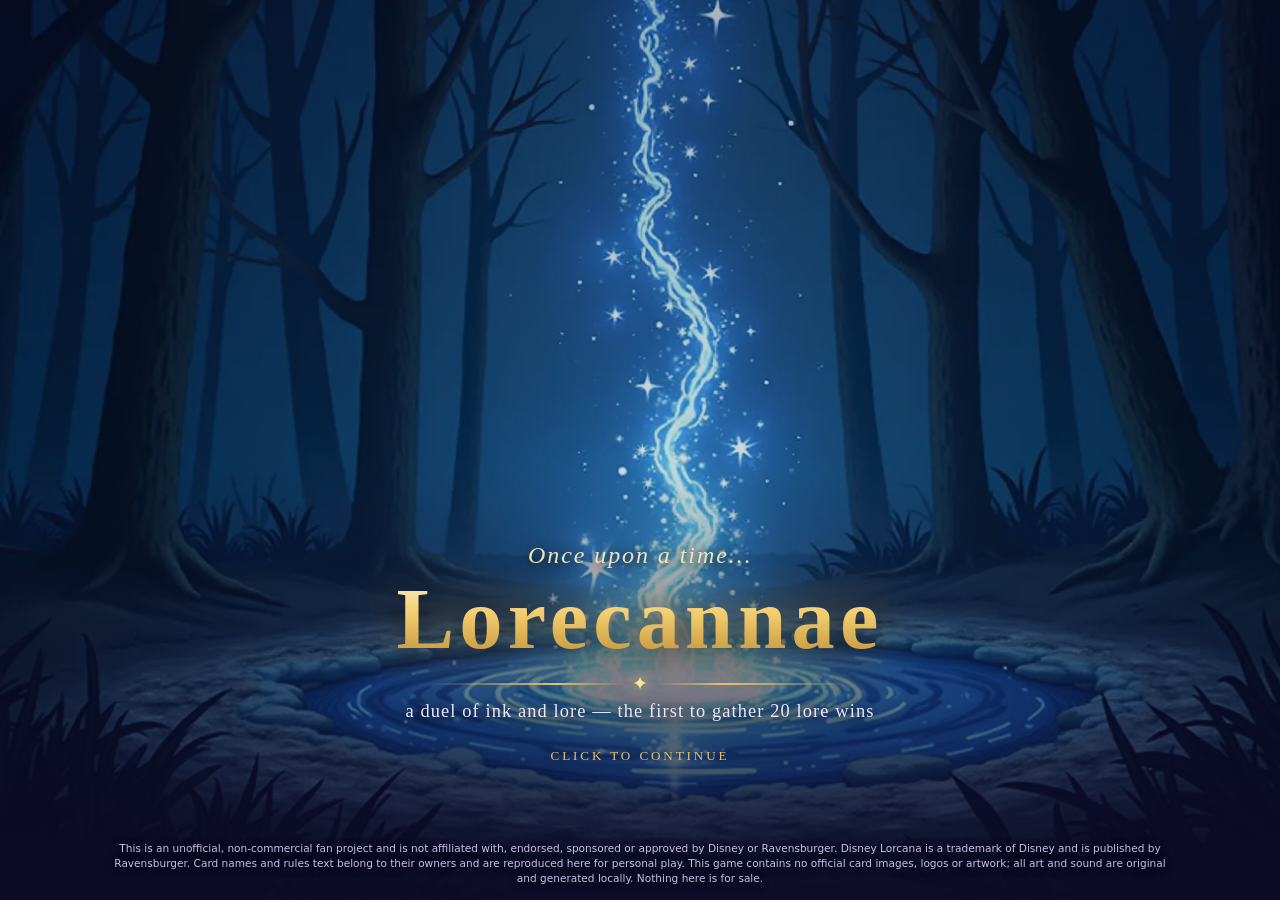
==== commit e426ec9a: "Preview rules plate lets the art show through (owner request) .card-preview .card-plate parchment fr" ====
--- a/index.html
+++ b/index.html
@@ -5,7 +5,7 @@
 <meta name="viewport" content="width=device-width, initial-scale=1, viewport-fit=cover">
 <title>Lorecannae</title>
 <link rel="icon" href="art/ui/cardback.svg">
-<link rel="stylesheet" href="styles.css?v=3fe47dce6b">
+<link rel="stylesheet" href="styles.css?v=c7a81598b5">
 </head>
 <body>
 <!-- The board is the whole window. Everything that is not the board is a title screen,
--- a/styles.css
+++ b/styles.css
@@ -416,8 +416,12 @@
    a storybook page carries its text under the picture. */
 .card-preview .card-plate {
   margin: 0 .55rem .55rem; padding: .6rem .75rem .65rem;
-  color: var(--parch-ink); text-shadow: none;
-  background: linear-gradient(180deg, rgba(251,244,224,.95), rgba(239,223,184,.97));
+  /* Owner: "alpha the text box more" — the art should read through the plate. A light
+     backdrop blur plus a cream halo on the text keep dark rules text legible over busy art. */
+  color: var(--parch-ink);
+  text-shadow: 0 0 2px rgba(251,244,224,.95), 0 0 6px rgba(251,244,224,.7);
+  background: linear-gradient(180deg, rgba(251,244,224,.55), rgba(239,223,184,.7));
+  -webkit-backdrop-filter: blur(1.5px); backdrop-filter: blur(1.5px);
   border: 1px solid #c9a24e; border-radius: .7rem;
   box-shadow: inset 0 0 0 3px rgba(251,244,224,.6), inset 0 0 0 4px rgba(184,145,62,.4), 0 6px 18px rgba(10,6,30,.55);
 }
